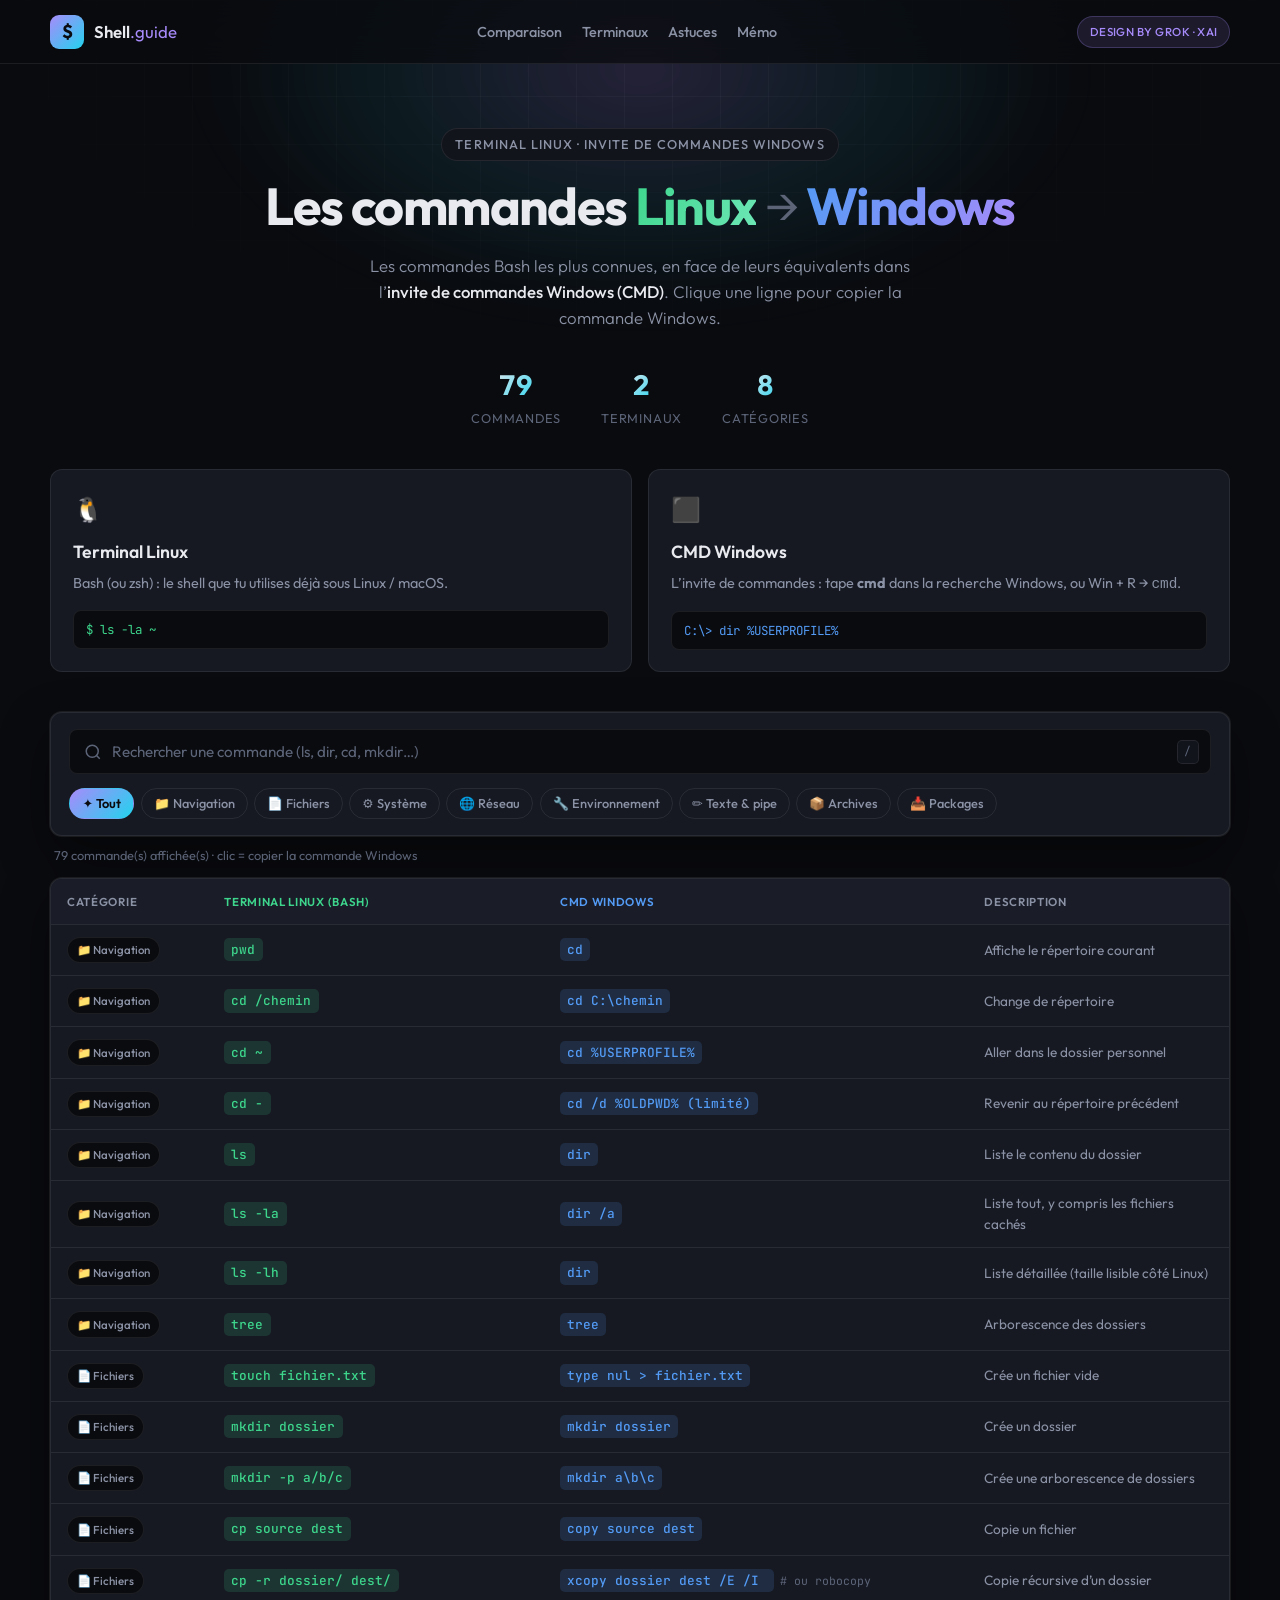
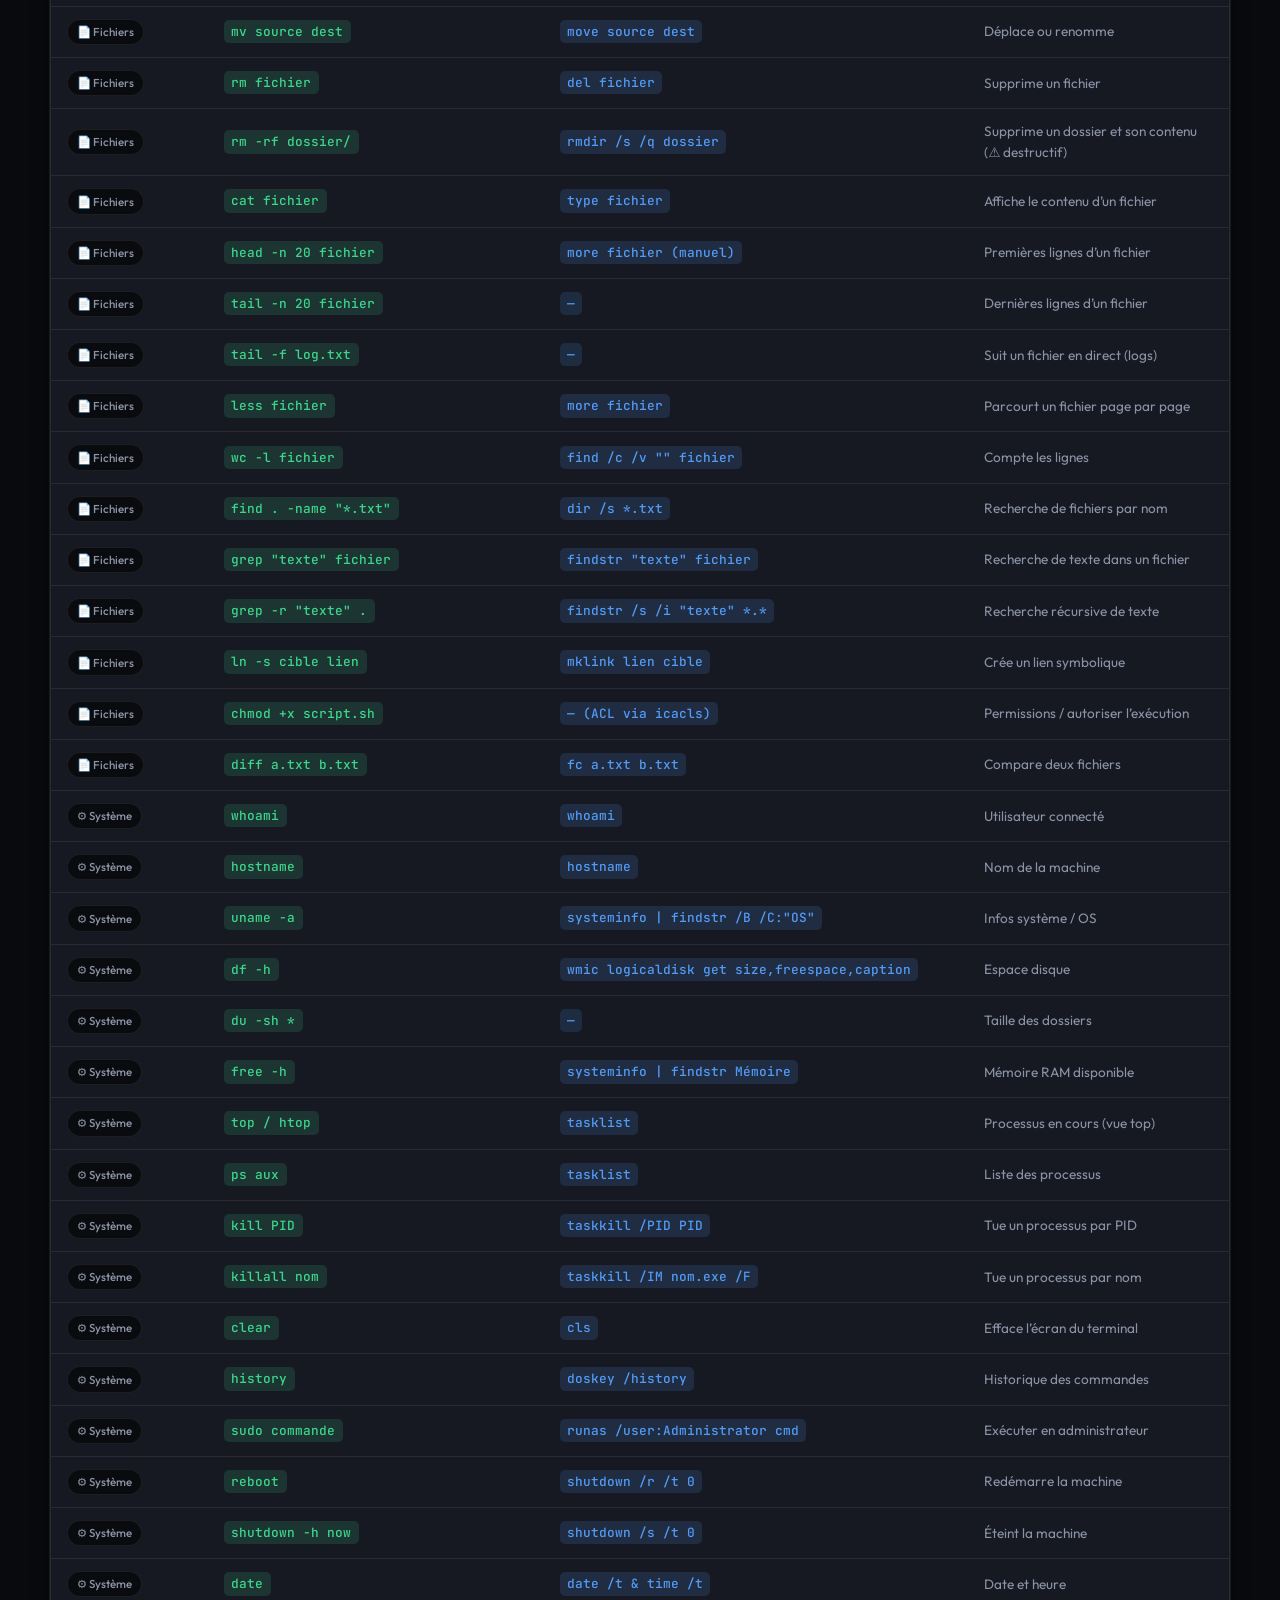
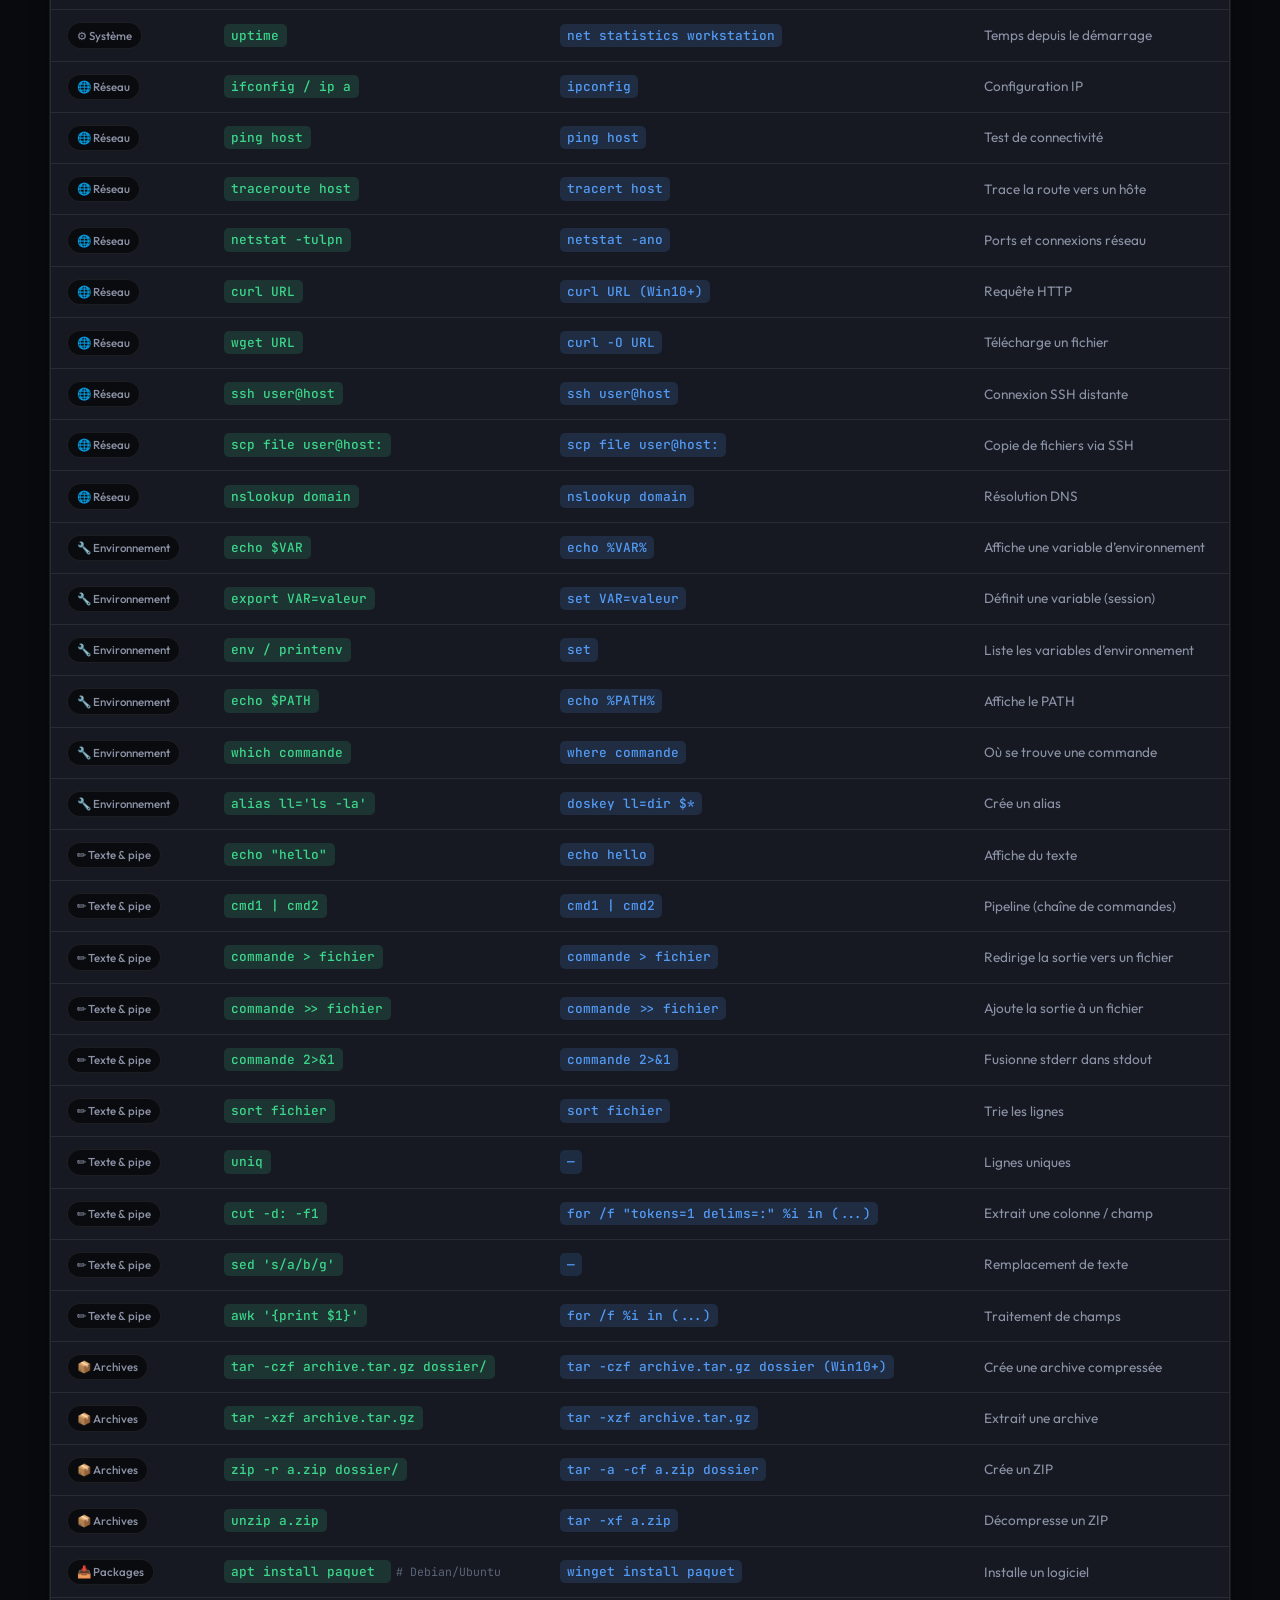
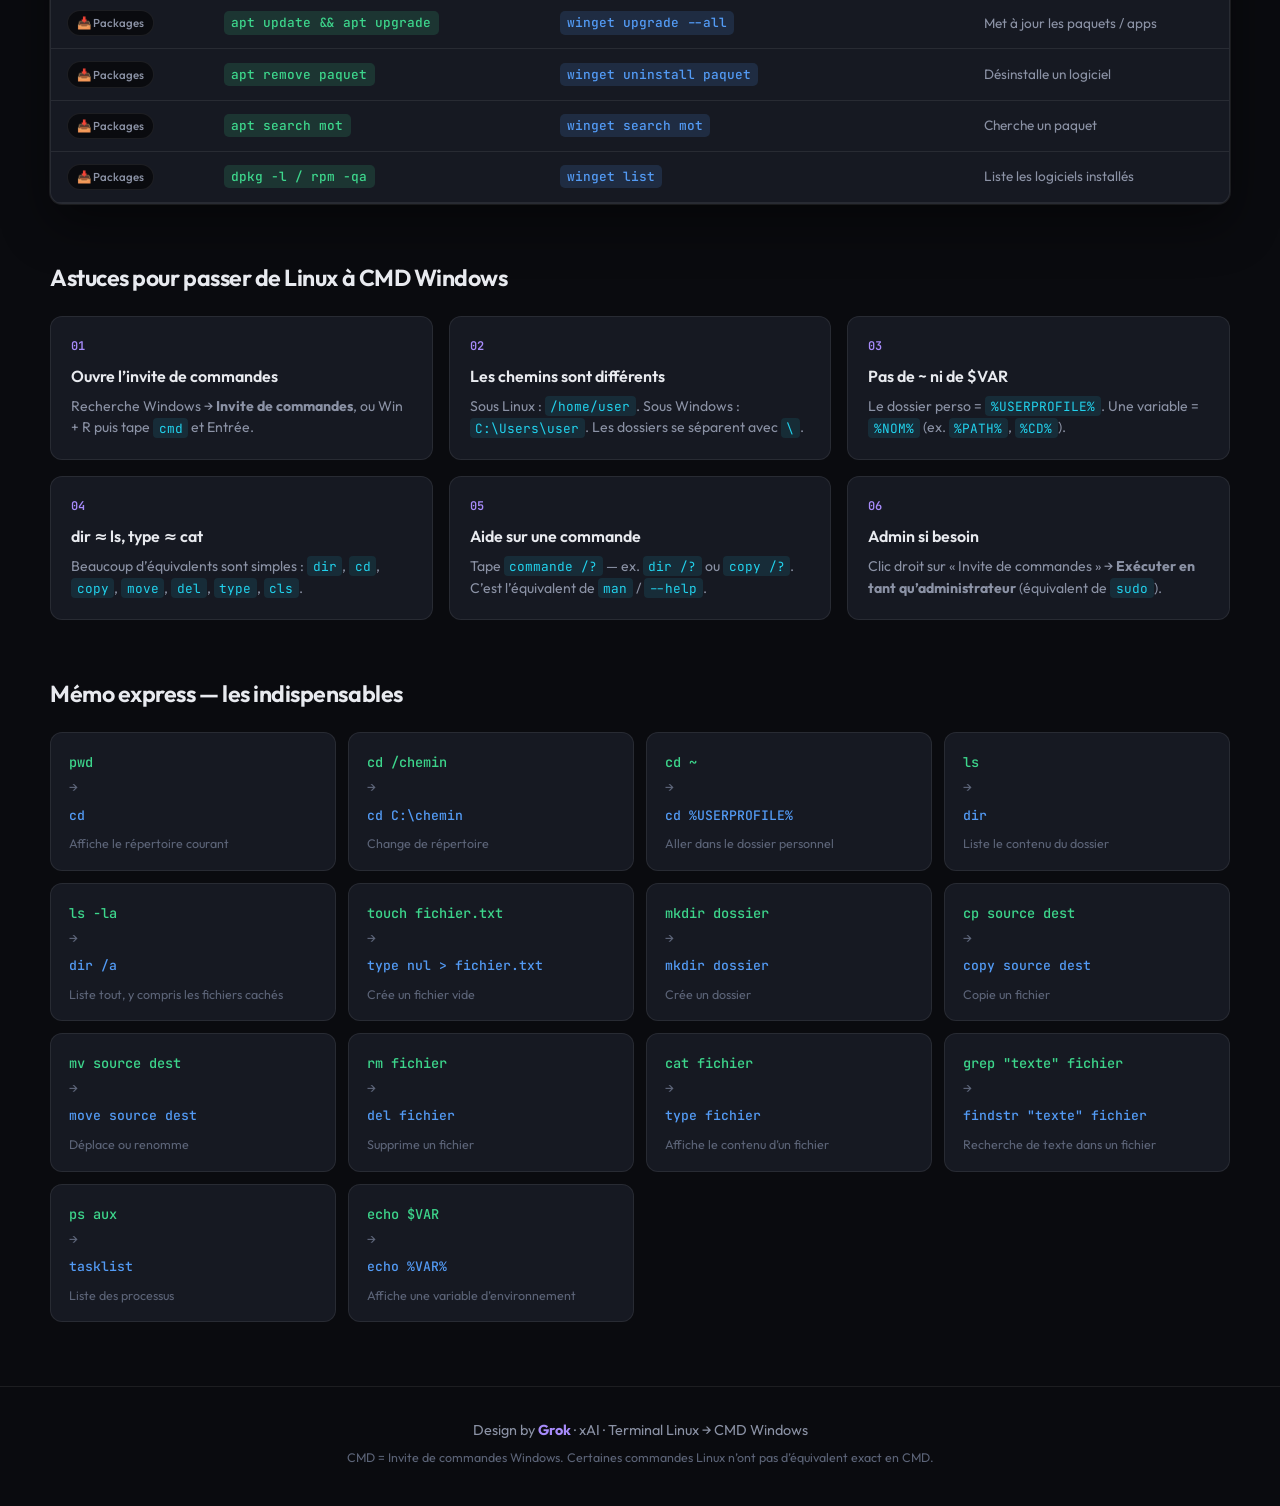
==== index.html @ 29a8f150 "Simplify guide to two columns: Linux Bash and Windows CMD. Remove PowerShell; match the requested Li" ====
<!DOCTYPE html>
<html lang="fr">
<head>
  <meta charset="UTF-8" />
  <meta name="viewport" content="width=device-width, initial-scale=1.0" />
  <title>Linux → Windows CMD | Commandes Terminal — Design by Grok</title>
  <meta name="description" content="Apprenez l’invite de commandes Windows (CMD) en partant des commandes Linux Bash les plus connues. Tableau de correspondance interactif." />
  <link rel="preconnect" href="https://fonts.googleapis.com" />
  <link rel="preconnect" href="https://fonts.gstatic.com" crossorigin />
  <link href="https://fonts.googleapis.com/css2?family=JetBrains+Mono:wght@400;500;600&family=Outfit:wght@300;400;500;600;700&display=swap" rel="stylesheet" />
  <link rel="stylesheet" href="css/style.css" />
</head>
<body>
  <div class="bg-grid" aria-hidden="true"></div>
  <div class="bg-glow" aria-hidden="true"></div>

  <header class="site-header">
    <div class="container header-inner">
      <a href="#" class="logo">
        <span class="logo-mark">$</span>
        <span class="logo-text">Shell<span class="accent">.guide</span></span>
      </a>
      <nav class="nav">
        <a href="#comparaison">Comparaison</a>
        <a href="#categories">Terminaux</a>
        <a href="#tips">Astuces</a>
        <a href="#cheatsheet">Mémo</a>
      </nav>
      <span class="badge">Design by Grok · xAI</span>
    </div>
  </header>

  <main>
    <section class="hero">
      <div class="container">
        <p class="hero-eyebrow">Terminal Linux · Invite de commandes Windows</p>
        <h1>
          Les commandes <span class="grad-linux">Linux</span>
          <span class="hero-arrow">→</span>
          <span class="grad-win">Windows</span>
        </h1>
        <p class="hero-sub">
          Les commandes Bash les plus connues, en face de leurs équivalents
          dans l’<strong>invite de commandes Windows (CMD)</strong>.
          Clique une ligne pour copier la commande Windows.
        </p>
        <div class="hero-stats">
          <div class="stat">
            <span class="stat-num" id="stat-count">0</span>
            <span class="stat-label">commandes</span>
          </div>
          <div class="stat">
            <span class="stat-num">2</span>
            <span class="stat-label">terminaux</span>
          </div>
          <div class="stat">
            <span class="stat-num">8</span>
            <span class="stat-label">catégories</span>
          </div>
        </div>
      </div>
    </section>

    <section class="shell-cards container" id="categories" aria-label="Les deux terminaux">
      <article class="shell-card linux">
        <div class="shell-icon">🐧</div>
        <h2>Terminal Linux</h2>
        <p>Bash (ou zsh) : le shell que tu utilises déjà sous Linux / macOS.</p>
        <code class="shell-path">$ ls -la ~</code>
      </article>
      <article class="shell-card cmd">
        <div class="shell-icon">⬛</div>
        <h2>CMD Windows</h2>
        <p>L’invite de commandes : tape <strong>cmd</strong> dans la recherche Windows, ou Win + R → <code>cmd</code>.</p>
        <code class="shell-path">C:\&gt; dir %USERPROFILE%</code>
      </article>
    </section>

    <section class="toolbar-section container" id="comparaison">
      <div class="toolbar">
        <div class="search-wrap">
          <svg class="search-icon" width="18" height="18" viewBox="0 0 24 24" fill="none" stroke="currentColor" stroke-width="2" aria-hidden="true">
            <circle cx="11" cy="11" r="8"/><path d="m21 21-4.3-4.3"/>
          </svg>
          <input type="search" id="search" placeholder="Rechercher une commande (ls, dir, cd, mkdir…)" autocomplete="off" />
          <kbd class="kbd-hint">/</kbd>
        </div>
        <div class="filters" id="filters" role="group" aria-label="Filtrer par catégorie">
          <button type="button" class="filter-btn active" data-cat="all">Tout</button>
        </div>
      </div>
      <p class="result-meta"><span id="visible-count">0</span> commande(s) affichée(s) · clic = copier la commande Windows</p>
    </section>

    <section class="table-section container">
      <div class="table-wrap">
        <table class="cmd-table" id="cmd-table">
          <thead>
            <tr>
              <th class="col-cat">Catégorie</th>
              <th class="col-linux">Terminal Linux (Bash)</th>
              <th class="col-win">CMD Windows</th>
              <th class="col-desc">Description</th>
            </tr>
          </thead>
          <tbody id="cmd-body">
            <!-- rempli par JS -->
          </tbody>
        </table>
      </div>
      <p class="empty-state" id="empty-state" hidden>Aucune commande ne correspond à ta recherche.</p>
    </section>

    <section class="tips-section container" id="tips">
      <h2 class="section-title">Astuces pour passer de Linux à CMD Windows</h2>
      <div class="tips-grid">
        <article class="tip-card">
          <span class="tip-num">01</span>
          <h3>Ouvre l’invite de commandes</h3>
          <p>Recherche Windows → <strong>Invite de commandes</strong>, ou Win + R puis tape <code>cmd</code> et Entrée.</p>
        </article>
        <article class="tip-card">
          <span class="tip-num">02</span>
          <h3>Les chemins sont différents</h3>
          <p>Sous Linux : <code>/home/user</code>. Sous Windows : <code>C:\Users\user</code>. Les dossiers se séparent avec <code>\</code>.</p>
        </article>
        <article class="tip-card">
          <span class="tip-num">03</span>
          <h3>Pas de ~ ni de $VAR</h3>
          <p>Le dossier perso = <code>%USERPROFILE%</code>. Une variable = <code>%NOM%</code> (ex. <code>%PATH%</code>, <code>%CD%</code>).</p>
        </article>
        <article class="tip-card">
          <span class="tip-num">04</span>
          <h3>dir ≈ ls, type ≈ cat</h3>
          <p>Beaucoup d’équivalents sont simples : <code>dir</code>, <code>cd</code>, <code>copy</code>, <code>move</code>, <code>del</code>, <code>type</code>, <code>cls</code>.</p>
        </article>
        <article class="tip-card">
          <span class="tip-num">05</span>
          <h3>Aide sur une commande</h3>
          <p>Tape <code>commande /?</code> — ex. <code>dir /?</code> ou <code>copy /?</code>. C’est l’équivalent de <code>man</code> / <code>--help</code>.</p>
        </article>
        <article class="tip-card">
          <span class="tip-num">06</span>
          <h3>Admin si besoin</h3>
          <p>Clic droit sur « Invite de commandes » → <strong>Exécuter en tant qu’administrateur</strong> (équivalent de <code>sudo</code>).</p>
        </article>
      </div>
    </section>

    <section class="cheatsheet-section container" id="cheatsheet">
      <h2 class="section-title">Mémo express — les indispensables</h2>
      <div class="memo-grid" id="memo-grid"></div>
    </section>
  </main>

  <footer class="site-footer">
    <div class="container footer-inner">
      <p>Design by <strong>Grok</strong> · xAI · Terminal Linux → CMD Windows</p>
      <p class="footer-note">CMD = Invite de commandes Windows. Certaines commandes Linux n’ont pas d’équivalent exact en CMD.</p>
    </div>
  </footer>

  <div class="toast" id="toast" role="status" aria-live="polite"></div>

  <script src="js/data.js"></script>
  <script src="js/app.js"></script>
</body>
</html>
---- css/style.css ----
/* =========================================================
   Power-Shell Guide — Design by Grok (xAI aesthetic)
   Dark, precise, terminal-inspired
   ========================================================= */

:root {
  --bg: #0a0b0f;
  --bg-elevated: #12141c;
  --bg-card: #161922;
  --bg-row-hover: #1c2030;
  --border: rgba(255, 255, 255, 0.08);
  --border-strong: rgba(255, 255, 255, 0.14);
  --text: #e8eaef;
  --text-muted: #8b92a5;
  --text-dim: #5c6478;
  --linux: #3dd68c;
  --linux-dim: rgba(61, 214, 140, 0.15);
  --ps: #539bf5;
  --ps-dim: rgba(83, 155, 245, 0.15);
  --cmd: #f0b429;
  --cmd-dim: rgba(240, 180, 41, 0.12);
  --accent: #a78bfa;
  --accent-2: #22d3ee;
  --danger: #f87171;
  --radius: 12px;
  --radius-sm: 8px;
  --font: "Outfit", system-ui, sans-serif;
  --mono: "JetBrains Mono", ui-monospace, monospace;
  --header-h: 64px;
  --shadow: 0 0 0 1px var(--border), 0 20px 50px rgba(0, 0, 0, 0.45);
}

*,
*::before,
*::after {
  box-sizing: border-box;
  margin: 0;
  padding: 0;
}

html {
  scroll-behavior: smooth;
}

body {
  font-family: var(--font);
  background: var(--bg);
  color: var(--text);
  line-height: 1.55;
  min-height: 100vh;
  overflow-x: hidden;
}

/* ——— Background décor ——— */
.bg-grid {
  position: fixed;
  inset: 0;
  background-image:
    linear-gradient(rgba(255, 255, 255, 0.03) 1px, transparent 1px),
    linear-gradient(90deg, rgba(255, 255, 255, 0.03) 1px, transparent 1px);
  background-size: 48px 48px;
  mask-image: radial-gradient(ellipse 80% 60% at 50% 0%, black 20%, transparent 70%);
  pointer-events: none;
  z-index: 0;
}

.bg-glow {
  position: fixed;
  top: -20%;
  left: 50%;
  transform: translateX(-50%);
  width: 900px;
  height: 500px;
  background: radial-gradient(ellipse, rgba(167, 139, 250, 0.18) 0%, rgba(34, 211, 238, 0.08) 40%, transparent 70%);
  pointer-events: none;
  z-index: 0;
  filter: blur(20px);
}

.container {
  width: min(1180px, 100% - 2rem);
  margin-inline: auto;
  position: relative;
  z-index: 1;
}

/* ——— Header ——— */
.site-header {
  position: sticky;
  top: 0;
  z-index: 100;
  height: var(--header-h);
  backdrop-filter: blur(16px);
  background: rgba(10, 11, 15, 0.75);
  border-bottom: 1px solid var(--border);
}

.header-inner {
  display: flex;
  align-items: center;
  justify-content: space-between;
  height: var(--header-h);
  gap: 1rem;
}

.logo {
  display: flex;
  align-items: center;
  gap: 0.6rem;
  text-decoration: none;
  color: var(--text);
  font-weight: 600;
  font-size: 1.05rem;
}

.logo-mark {
  display: grid;
  place-items: center;
  width: 34px;
  height: 34px;
  border-radius: 9px;
  background: linear-gradient(135deg, var(--accent), var(--accent-2));
  color: #0a0b0f;
  font-size: 1.15rem;
  font-weight: 700;
}

.logo-text .accent {
  color: var(--accent);
  font-weight: 400;
}

.nav {
  display: flex;
  gap: 1.25rem;
}

.nav a {
  color: var(--text-muted);
  text-decoration: none;
  font-size: 0.9rem;
  font-weight: 500;
  transition: color 0.15s;
}

.nav a:hover {
  color: var(--text);
}

.badge {
  font-size: 0.72rem;
  font-weight: 500;
  letter-spacing: 0.04em;
  text-transform: uppercase;
  color: var(--accent);
  background: rgba(167, 139, 250, 0.12);
  border: 1px solid rgba(167, 139, 250, 0.25);
  padding: 0.35rem 0.7rem;
  border-radius: 999px;
  white-space: nowrap;
}

/* ——— Hero ——— */
.hero {
  padding: 4rem 0 2.5rem;
  text-align: center;
}

.hero-eyebrow {
  display: inline-block;
  font-size: 0.8rem;
  font-weight: 500;
  letter-spacing: 0.08em;
  text-transform: uppercase;
  color: var(--text-muted);
  margin-bottom: 1rem;
  padding: 0.35rem 0.85rem;
  border: 1px solid var(--border);
  border-radius: 999px;
  background: var(--bg-elevated);
}

.hero h1 {
  font-size: clamp(2rem, 5vw, 3.25rem);
  font-weight: 700;
  letter-spacing: -0.03em;
  line-height: 1.15;
  margin-bottom: 1rem;
}

.grad-linux {
  background: linear-gradient(120deg, var(--linux), #6ee7b7);
  -webkit-background-clip: text;
  background-clip: text;
  color: transparent;
}

.grad-win {
  background: linear-gradient(120deg, var(--ps), var(--accent));
  -webkit-background-clip: text;
  background-clip: text;
  color: transparent;
}

.hero-arrow {
  color: var(--text-dim);
  font-weight: 300;
}

.hero-sub {
  max-width: 560px;
  margin: 0 auto 2rem;
  color: var(--text-muted);
  font-size: 1.05rem;
  font-weight: 300;
}

.hero-sub strong {
  color: var(--text);
  font-weight: 500;
}

.hero-stats {
  display: flex;
  justify-content: center;
  gap: 2.5rem;
  flex-wrap: wrap;
}

.stat {
  display: flex;
  flex-direction: column;
  align-items: center;
  gap: 0.15rem;
}

.stat-num {
  font-size: 1.75rem;
  font-weight: 700;
  font-variant-numeric: tabular-nums;
  background: linear-gradient(135deg, var(--text), var(--accent-2));
  -webkit-background-clip: text;
  background-clip: text;
  color: transparent;
}

.stat-label {
  font-size: 0.8rem;
  color: var(--text-dim);
  text-transform: uppercase;
  letter-spacing: 0.06em;
}

/* ——— Shell cards ——— */
.shell-cards {
  display: grid;
  grid-template-columns: repeat(2, 1fr);
  gap: 1rem;
  margin-bottom: 2.5rem;
}

.shell-card {
  background: var(--bg-card);
  border: 1px solid var(--border);
  border-radius: var(--radius);
  padding: 1.35rem 1.4rem;
  transition: border-color 0.2s, transform 0.2s;
}

.shell-card:hover {
  transform: translateY(-2px);
}

.shell-card.linux:hover {
  border-color: rgba(61, 214, 140, 0.4);
}
.shell-card.cmd:hover {
  border-color: rgba(83, 155, 245, 0.45);
}

.shell-icon {
  font-size: 1.5rem;
  margin-bottom: 0.6rem;
}

.shell-card h2 {
  font-size: 1.1rem;
  font-weight: 600;
  margin-bottom: 0.4rem;
}

.shell-card p {
  font-size: 0.9rem;
  color: var(--text-muted);
  margin-bottom: 1rem;
}

.shell-path {
  display: block;
  font-family: var(--mono);
  font-size: 0.78rem;
  padding: 0.55rem 0.75rem;
  border-radius: var(--radius-sm);
  background: var(--bg);
  border: 1px solid var(--border);
  color: var(--text-muted);
  overflow-x: auto;
  white-space: nowrap;
}

.shell-card.linux .shell-path {
  color: var(--linux);
}
.shell-card.cmd .shell-path {
  color: var(--ps);
}

/* ——— Toolbar ——— */
.toolbar-section {
  margin-bottom: 0.75rem;
}

.toolbar {
  display: flex;
  flex-direction: column;
  gap: 0.85rem;
  background: var(--bg-card);
  border: 1px solid var(--border);
  border-radius: var(--radius);
  padding: 1rem 1.15rem;
  box-shadow: var(--shadow);
}

.search-wrap {
  position: relative;
  display: flex;
  align-items: center;
}

.search-icon {
  position: absolute;
  left: 0.9rem;
  color: var(--text-dim);
  pointer-events: none;
}

#search {
  width: 100%;
  font-family: var(--font);
  font-size: 0.95rem;
  color: var(--text);
  background: var(--bg);
  border: 1px solid var(--border);
  border-radius: var(--radius-sm);
  padding: 0.75rem 2.75rem 0.75rem 2.6rem;
  outline: none;
  transition: border-color 0.15s, box-shadow 0.15s;
}

#search::placeholder {
  color: var(--text-dim);
}

#search:focus {
  border-color: rgba(167, 139, 250, 0.5);
  box-shadow: 0 0 0 3px rgba(167, 139, 250, 0.15);
}

.kbd-hint {
  position: absolute;
  right: 0.75rem;
  font-family: var(--mono);
  font-size: 0.7rem;
  color: var(--text-dim);
  background: var(--bg-elevated);
  border: 1px solid var(--border);
  border-radius: 5px;
  padding: 0.15rem 0.4rem;
  pointer-events: none;
}

.filters {
  display: flex;
  flex-wrap: wrap;
  gap: 0.4rem;
}

.filter-btn {
  font-family: var(--font);
  font-size: 0.8rem;
  font-weight: 500;
  color: var(--text-muted);
  background: transparent;
  border: 1px solid var(--border);
  border-radius: 999px;
  padding: 0.4rem 0.75rem;
  cursor: pointer;
  transition: all 0.15s;
}

.filter-btn:hover {
  color: var(--text);
  border-color: var(--border-strong);
  background: var(--bg-row-hover);
}

.filter-btn.active {
  color: #0a0b0f;
  background: linear-gradient(135deg, var(--accent), var(--accent-2));
  border-color: transparent;
  font-weight: 600;
}

.result-meta {
  font-size: 0.8rem;
  color: var(--text-dim);
  margin-top: 0.65rem;
  padding-left: 0.25rem;
}

/* ——— Table ——— */
.table-section {
  margin-bottom: 3.5rem;
}

.table-wrap {
  overflow-x: auto;
  border: 1px solid var(--border);
  border-radius: var(--radius);
  background: var(--bg-card);
  box-shadow: var(--shadow);
}

.cmd-table {
  width: 100%;
  border-collapse: collapse;
  font-size: 0.875rem;
  min-width: 640px;
}

.cmd-table thead {
  position: sticky;
  top: 0;
  z-index: 2;
}

.cmd-table th {
  text-align: left;
  font-weight: 600;
  font-size: 0.72rem;
  letter-spacing: 0.06em;
  text-transform: uppercase;
  color: var(--text-muted);
  background: #1a1d28;
  border-bottom: 1px solid var(--border);
  padding: 0.85rem 1rem;
  white-space: nowrap;
}

th.col-linux {
  color: var(--linux);
}
th.col-win {
  color: var(--ps);
}

.cmd-table td {
  padding: 0.75rem 1rem;
  border-bottom: 1px solid var(--border);
  vertical-align: middle;
}

.cmd-row {
  cursor: pointer;
  transition: background 0.12s;
}

.cmd-row:hover,
.cmd-row:focus-visible {
  background: var(--bg-row-hover);
  outline: none;
}

.cmd-row.copied {
  background: rgba(83, 155, 245, 0.12);
}

.cmd-table code {
  font-family: var(--mono);
  font-size: 0.8rem;
  font-weight: 500;
}

.col-linux code {
  color: var(--linux);
  background: var(--linux-dim);
  padding: 0.2rem 0.45rem;
  border-radius: 5px;
}

.col-win code {
  color: var(--ps);
  background: var(--ps-dim);
  padding: 0.2rem 0.45rem;
  border-radius: 5px;
}

.code-comment {
  font-family: var(--mono);
  font-size: 0.72rem;
  color: var(--text-dim);
  margin-left: 0.35rem;
}

.col-desc {
  color: var(--text-muted);
  font-size: 0.85rem;
  max-width: 240px;
}

.cat-pill {
  display: inline-block;
  font-size: 0.72rem;
  font-weight: 500;
  color: var(--text-muted);
  background: var(--bg);
  border: 1px solid var(--border);
  border-radius: 999px;
  padding: 0.2rem 0.55rem;
  white-space: nowrap;
}

.empty-state {
  text-align: center;
  color: var(--text-muted);
  padding: 2.5rem 1rem;
  font-size: 0.95rem;
}

/* ——— Tips ——— */
.section-title {
  font-size: 1.45rem;
  font-weight: 650;
  letter-spacing: -0.02em;
  margin-bottom: 1.25rem;
}

.tips-section {
  margin-bottom: 3.5rem;
}

.tips-grid {
  display: grid;
  grid-template-columns: repeat(3, 1fr);
  gap: 1rem;
}

.tip-card {
  background: var(--bg-card);
  border: 1px solid var(--border);
  border-radius: var(--radius);
  padding: 1.25rem;
  transition: border-color 0.2s;
}

.tip-card:hover {
  border-color: rgba(167, 139, 250, 0.35);
}

.tip-num {
  font-family: var(--mono);
  font-size: 0.75rem;
  font-weight: 600;
  color: var(--accent);
  display: block;
  margin-bottom: 0.5rem;
}

.tip-card h3 {
  font-size: 1rem;
  font-weight: 600;
  margin-bottom: 0.45rem;
}

.tip-card p {
  font-size: 0.88rem;
  color: var(--text-muted);
}

.tip-card code {
  font-family: var(--mono);
  font-size: 0.8rem;
  color: var(--accent-2);
  background: rgba(34, 211, 238, 0.1);
  padding: 0.1rem 0.35rem;
  border-radius: 4px;
}

/* ——— Mémo ——— */
.cheatsheet-section {
  margin-bottom: 4rem;
}

.memo-grid {
  display: grid;
  grid-template-columns: repeat(auto-fill, minmax(260px, 1fr));
  gap: 0.75rem;
}

.memo-card {
  background: var(--bg-card);
  border: 1px solid var(--border);
  border-radius: var(--radius);
  padding: 1rem 1.1rem;
  cursor: pointer;
  transition: border-color 0.15s, transform 0.15s, background 0.15s;
}

.memo-card:hover {
  border-color: rgba(83, 155, 245, 0.4);
  background: var(--bg-row-hover);
  transform: translateY(-1px);
}

.memo-linux code {
  font-family: var(--mono);
  font-size: 0.85rem;
  color: var(--linux);
  font-weight: 500;
}

.memo-arrow {
  color: var(--text-dim);
  font-size: 0.85rem;
  margin: 0.2rem 0;
}

.memo-win code {
  font-family: var(--mono);
  font-size: 0.82rem;
  color: var(--ps);
  font-weight: 500;
}

.memo-desc {
  margin-top: 0.5rem;
  font-size: 0.78rem;
  color: var(--text-dim);
}

/* ——— Footer ——— */
.site-footer {
  border-top: 1px solid var(--border);
  padding: 2rem 0 2.5rem;
  position: relative;
  z-index: 1;
}

.footer-inner {
  text-align: center;
}

.footer-inner p {
  font-size: 0.9rem;
  color: var(--text-muted);
}

.footer-inner strong {
  color: var(--accent);
}

.footer-note {
  margin-top: 0.4rem !important;
  font-size: 0.78rem !important;
  color: var(--text-dim) !important;
}

/* ——— Toast ——— */
.toast {
  position: fixed;
  bottom: 1.5rem;
  left: 50%;
  transform: translateX(-50%) translateY(120%);
  background: #1e2230;
  color: var(--text);
  border: 1px solid rgba(83, 155, 245, 0.4);
  border-radius: 999px;
  padding: 0.7rem 1.25rem;
  font-size: 0.85rem;
  font-family: var(--mono);
  box-shadow: 0 10px 40px rgba(0, 0, 0, 0.5);
  z-index: 200;
  opacity: 0;
  transition: transform 0.3s cubic-bezier(0.22, 1, 0.36, 1), opacity 0.3s;
  max-width: min(90vw, 480px);
  white-space: nowrap;
  overflow: hidden;
  text-overflow: ellipsis;
  pointer-events: none;
}

.toast.show {
  transform: translateX(-50%) translateY(0);
  opacity: 1;
}

/* ——— Responsive ——— */
@media (max-width: 900px) {
  .shell-cards,
  .tips-grid {
    grid-template-columns: 1fr;
  }

  .nav {
    display: none;
  }

  .hero {
    padding-top: 2.5rem;
  }
}

@media (max-width: 600px) {
  .badge {
    display: none;
  }

  .hero-stats {
    gap: 1.5rem;
  }

}

/* Prefers reduced motion */
@media (prefers-reduced-motion: reduce) {
  html {
    scroll-behavior: auto;
  }
  .shell-card,
  .memo-card,
  .cmd-row,
  .toast {
    transition: none;
  }
}
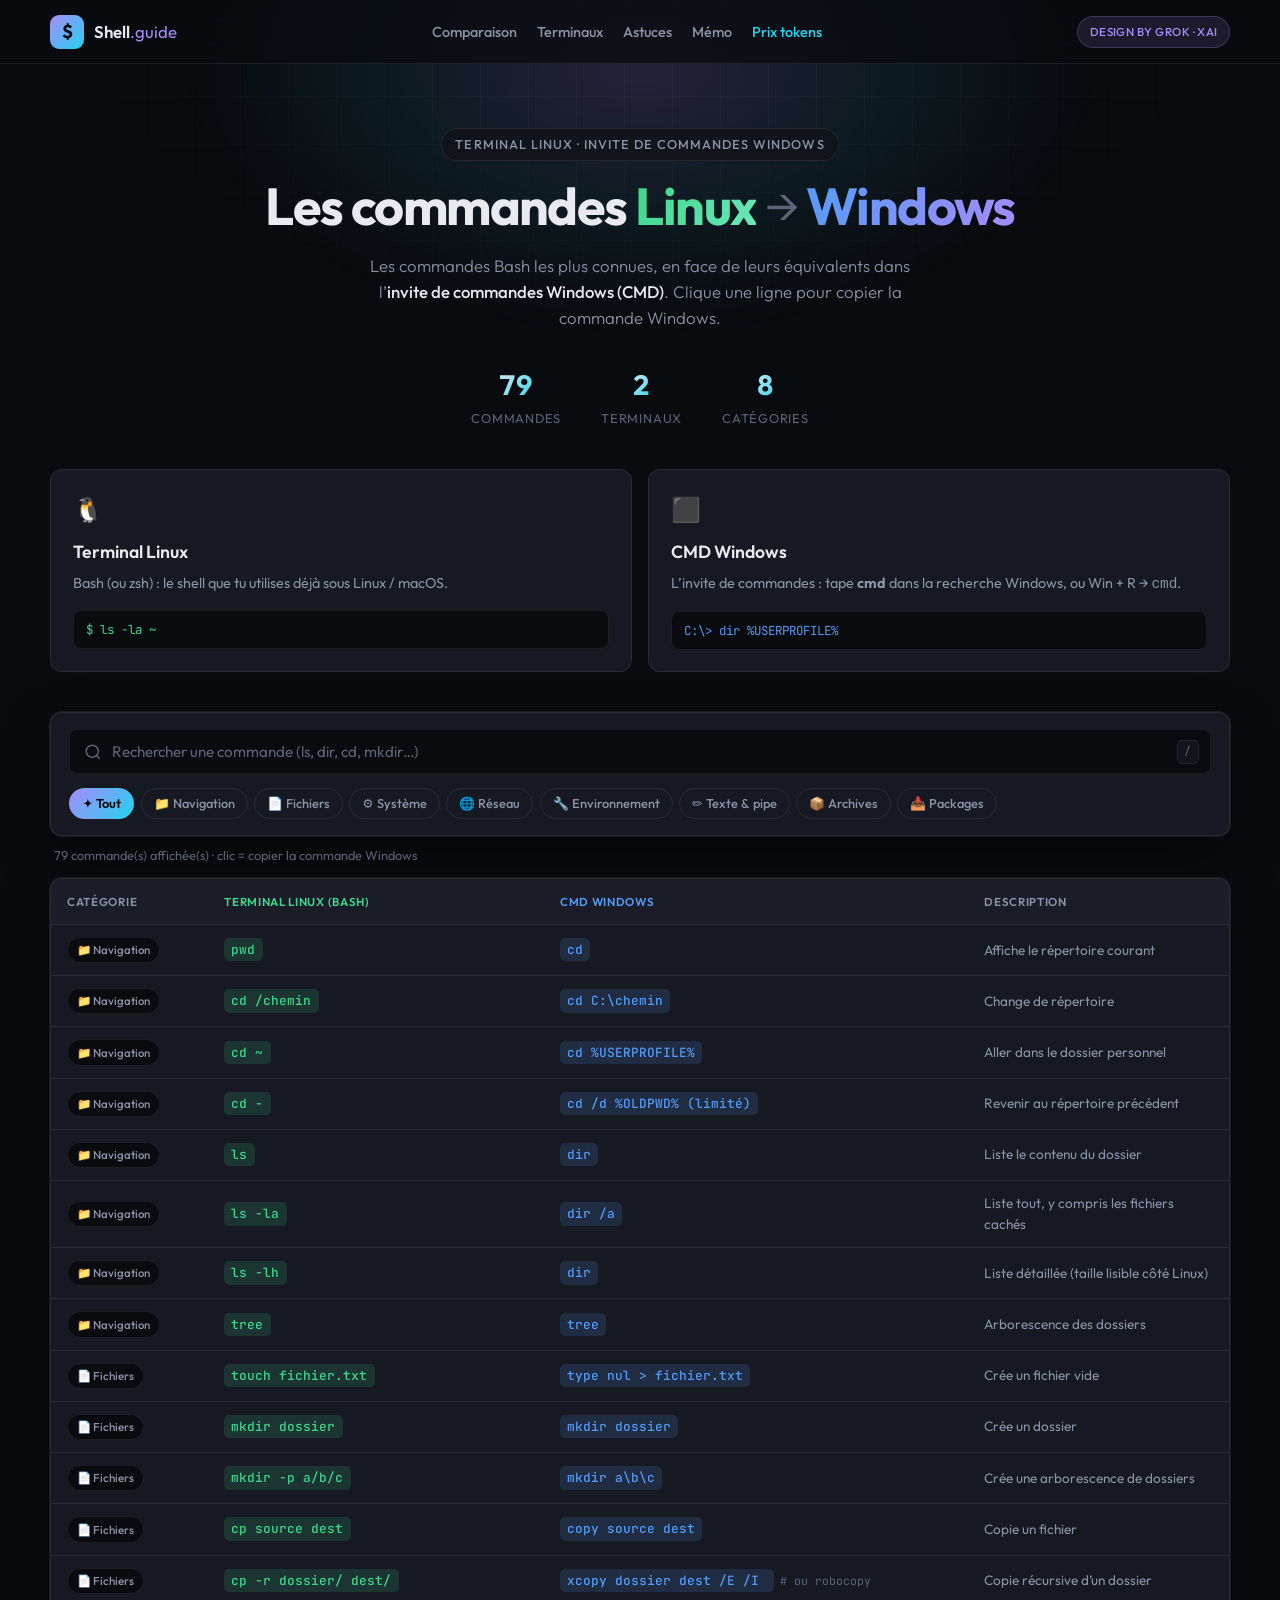
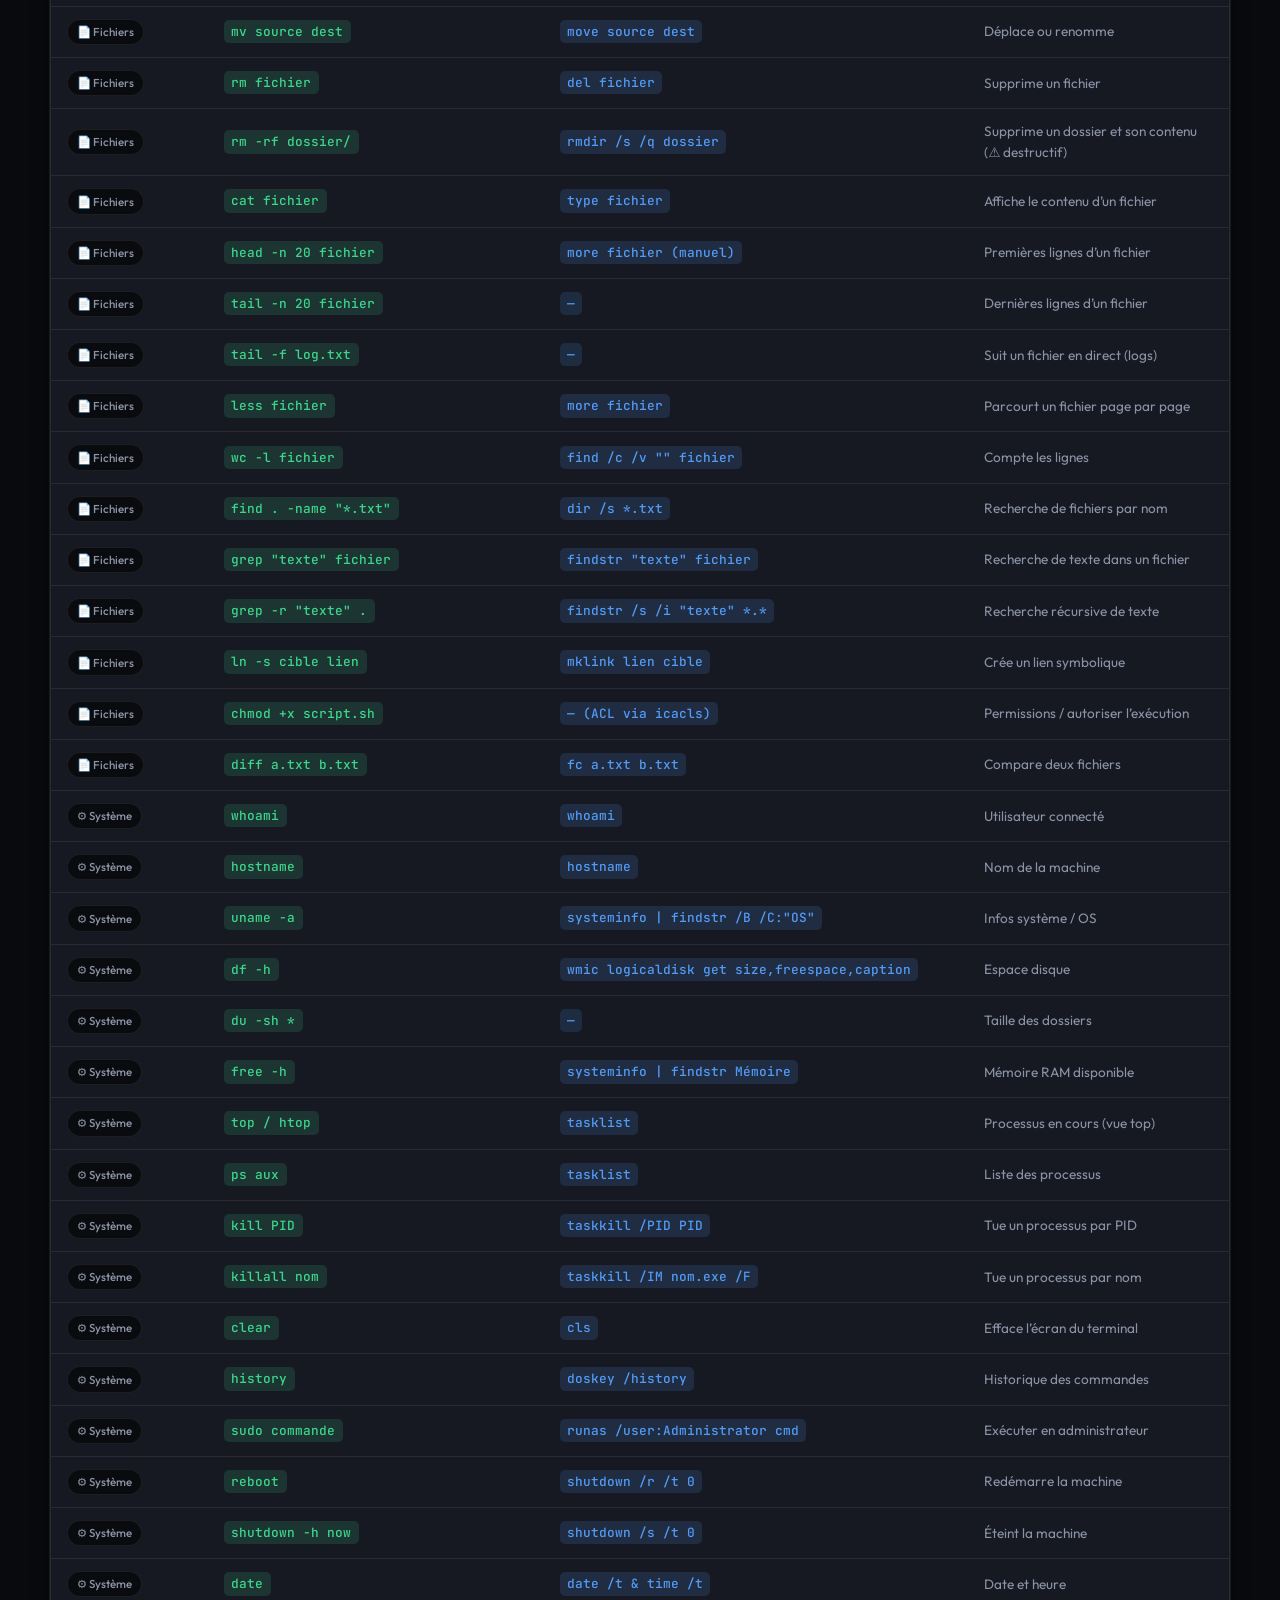
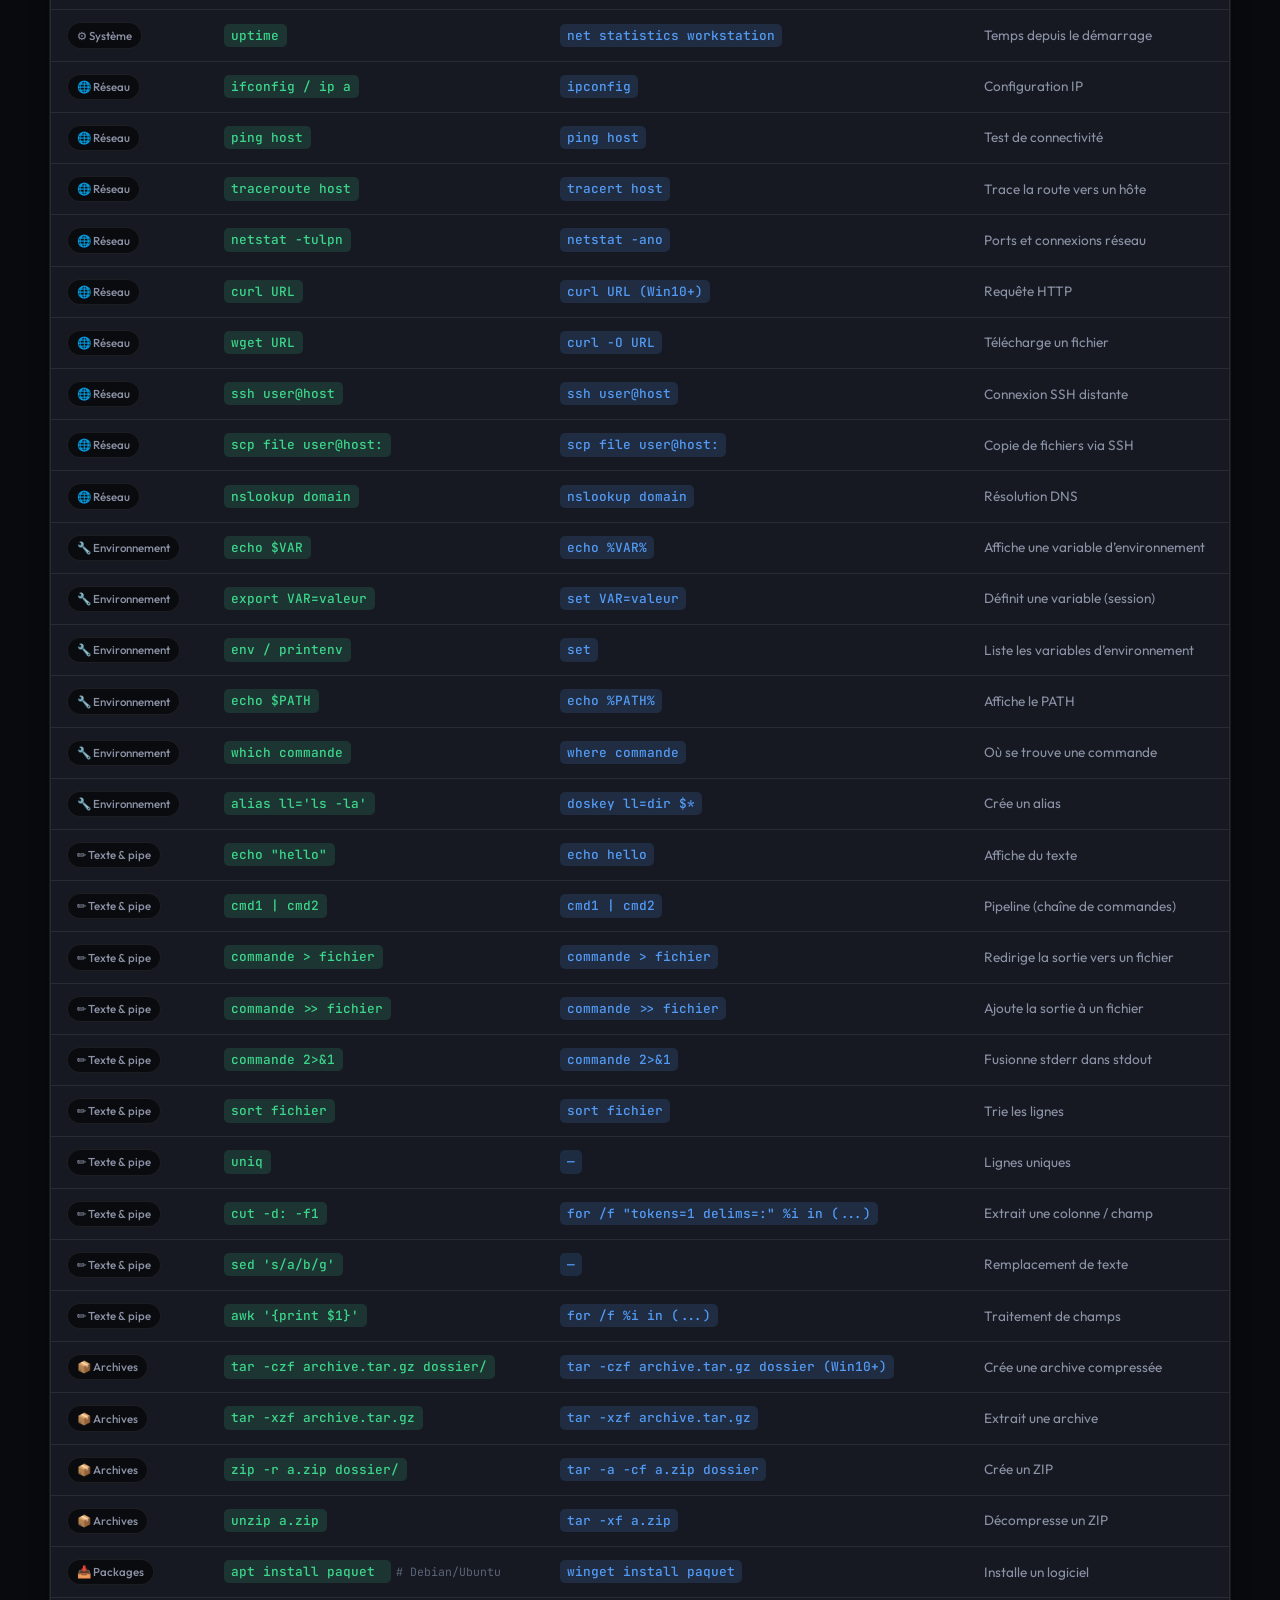
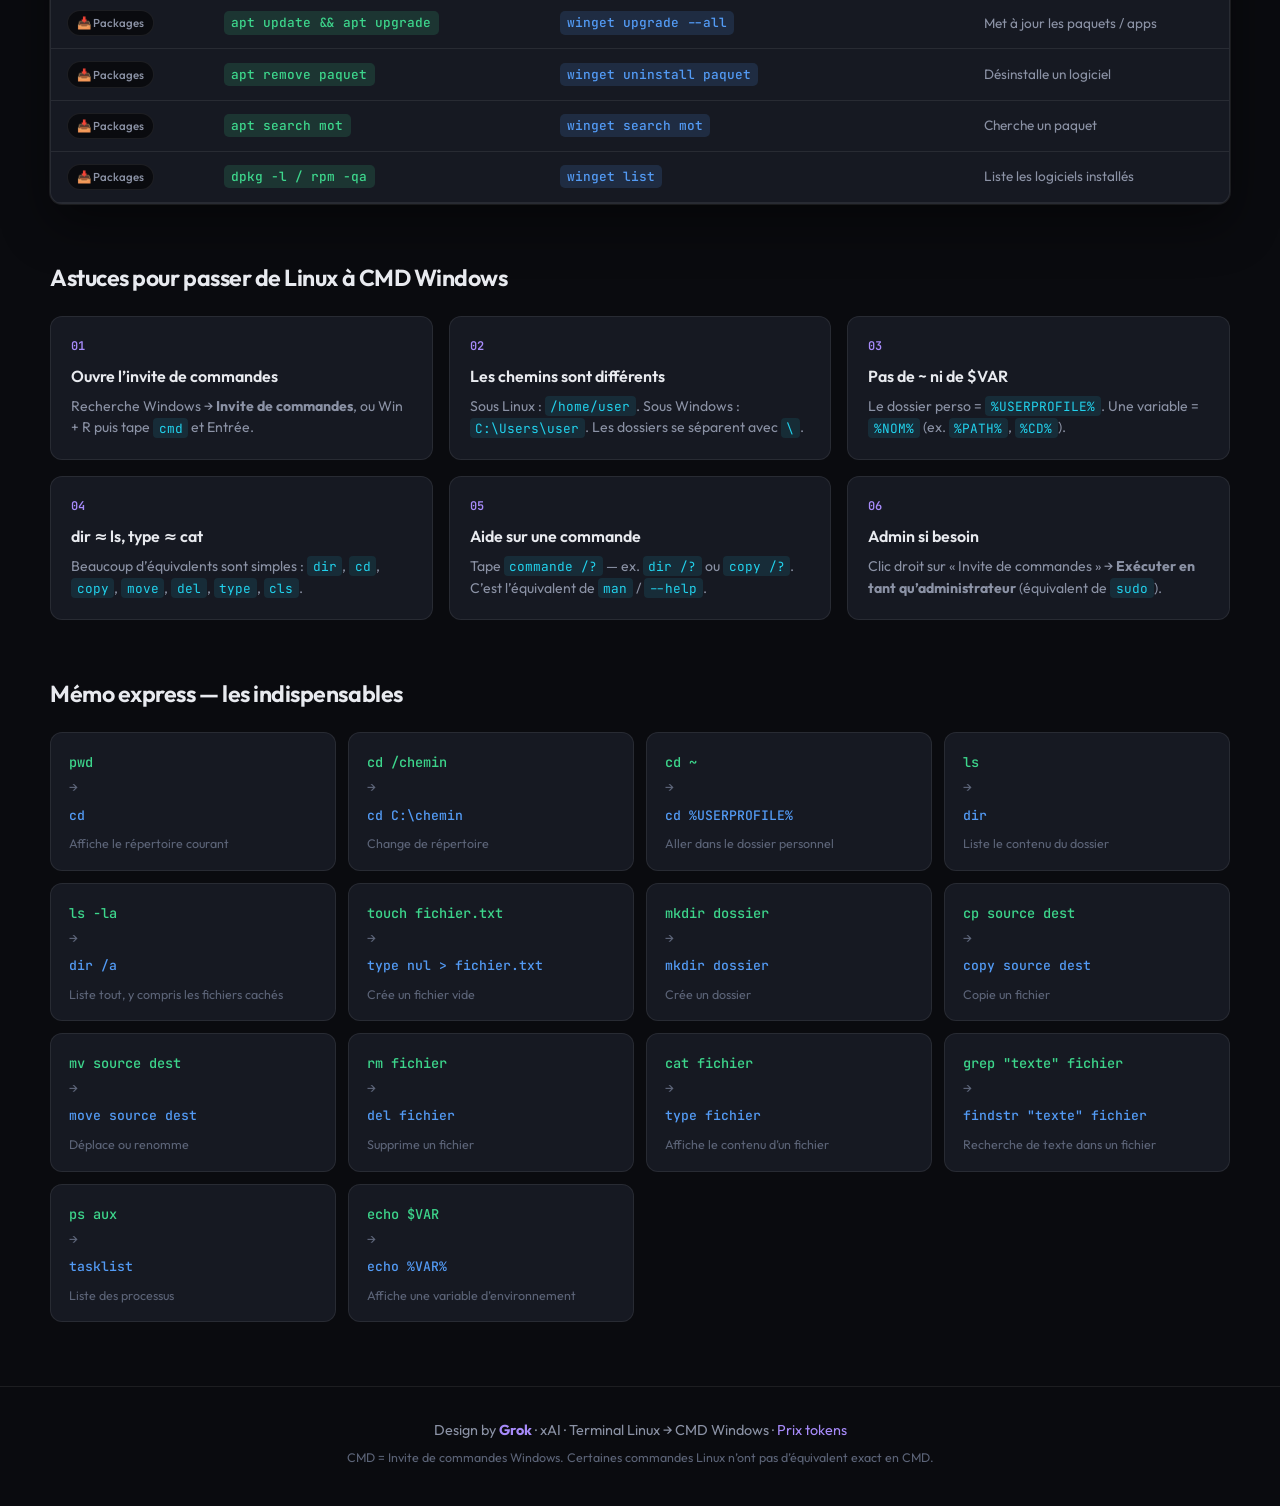
==== commit ae7352d5: "Add API token pricing page next to the shell guide. Compare Grok, OpenAI, Claude, and Vibe rates wit" ====
--- a/index.html
+++ b/index.html
@@ -25,6 +25,7 @@
         <a href="#categories">Terminaux</a>
         <a href="#tips">Astuces</a>
         <a href="#cheatsheet">Mémo</a>
+        <a href="tokens.html" class="nav-highlight">Prix tokens</a>
       </nav>
       <span class="badge">Design by Grok · xAI</span>
     </div>
@@ -155,7 +156,7 @@
 
   <footer class="site-footer">
     <div class="container footer-inner">
-      <p>Design by <strong>Grok</strong> · xAI · Terminal Linux → CMD Windows</p>
+      <p>Design by <strong>Grok</strong> · xAI · Terminal Linux → CMD Windows · <a href="tokens.html" style="color:var(--accent);text-decoration:none">Prix tokens</a></p>
       <p class="footer-note">CMD = Invite de commandes Windows. Certaines commandes Linux n’ont pas d’équivalent exact en CMD.</p>
     </div>
   </footer>
--- a/css/style.css
+++ b/css/style.css
@@ -147,6 +147,14 @@
   color: var(--text);
 }
 
+.nav a.nav-highlight {
+  color: var(--accent-2);
+}
+
+.nav a.nav-highlight:hover {
+  color: var(--text);
+}
+
 .badge {
   font-size: 0.72rem;
   font-weight: 500;
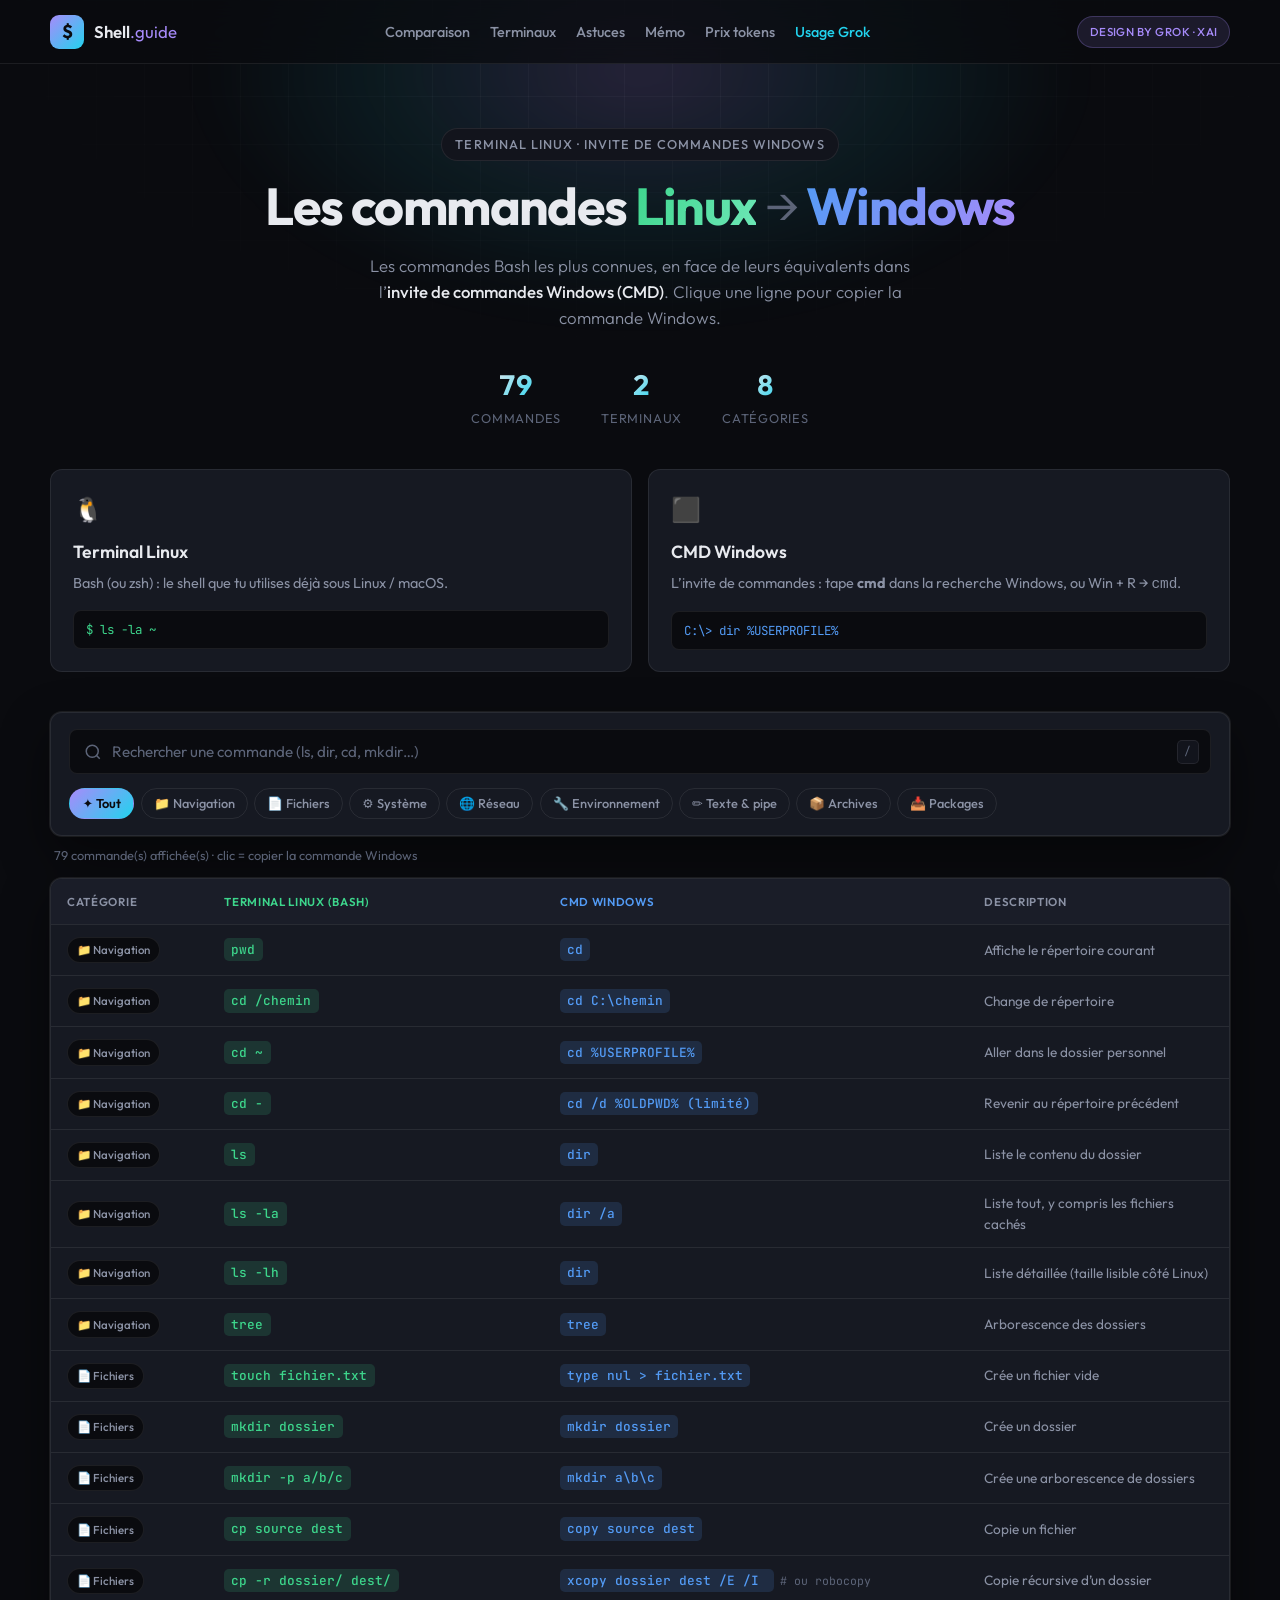
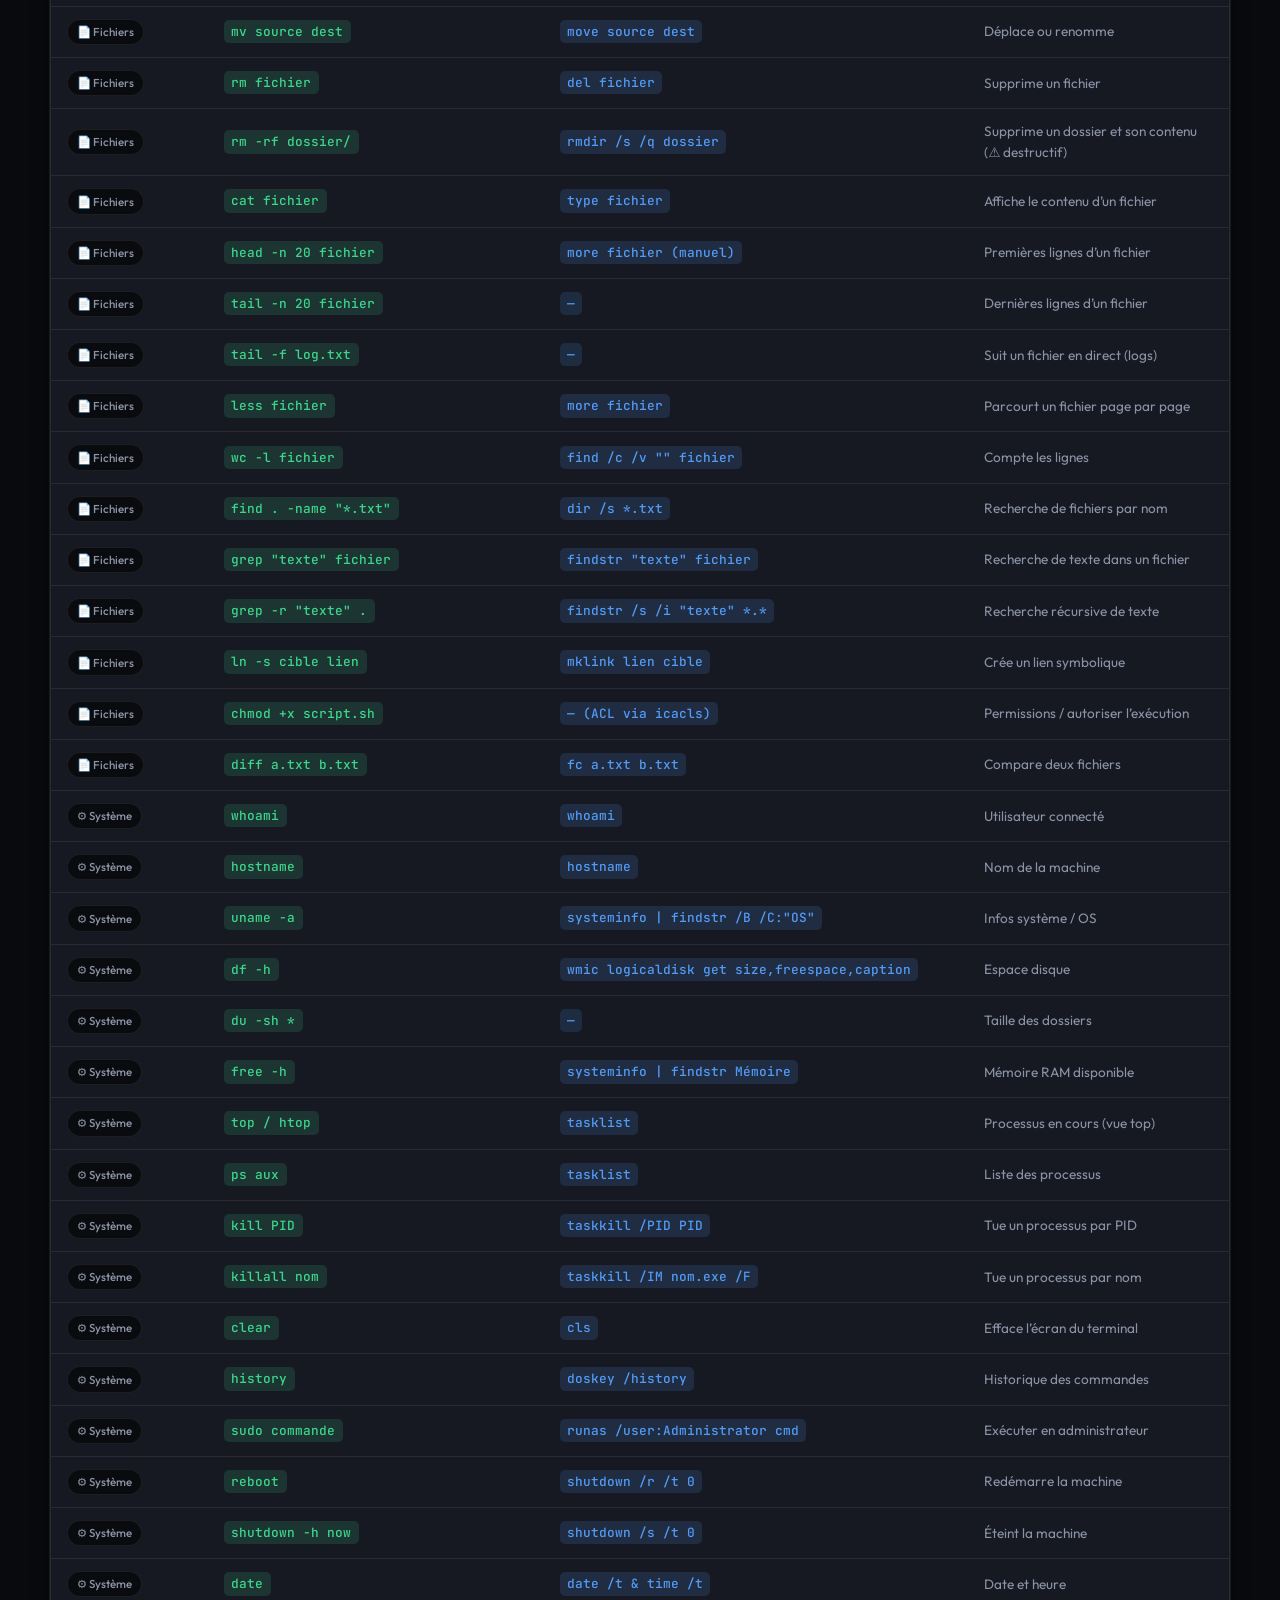
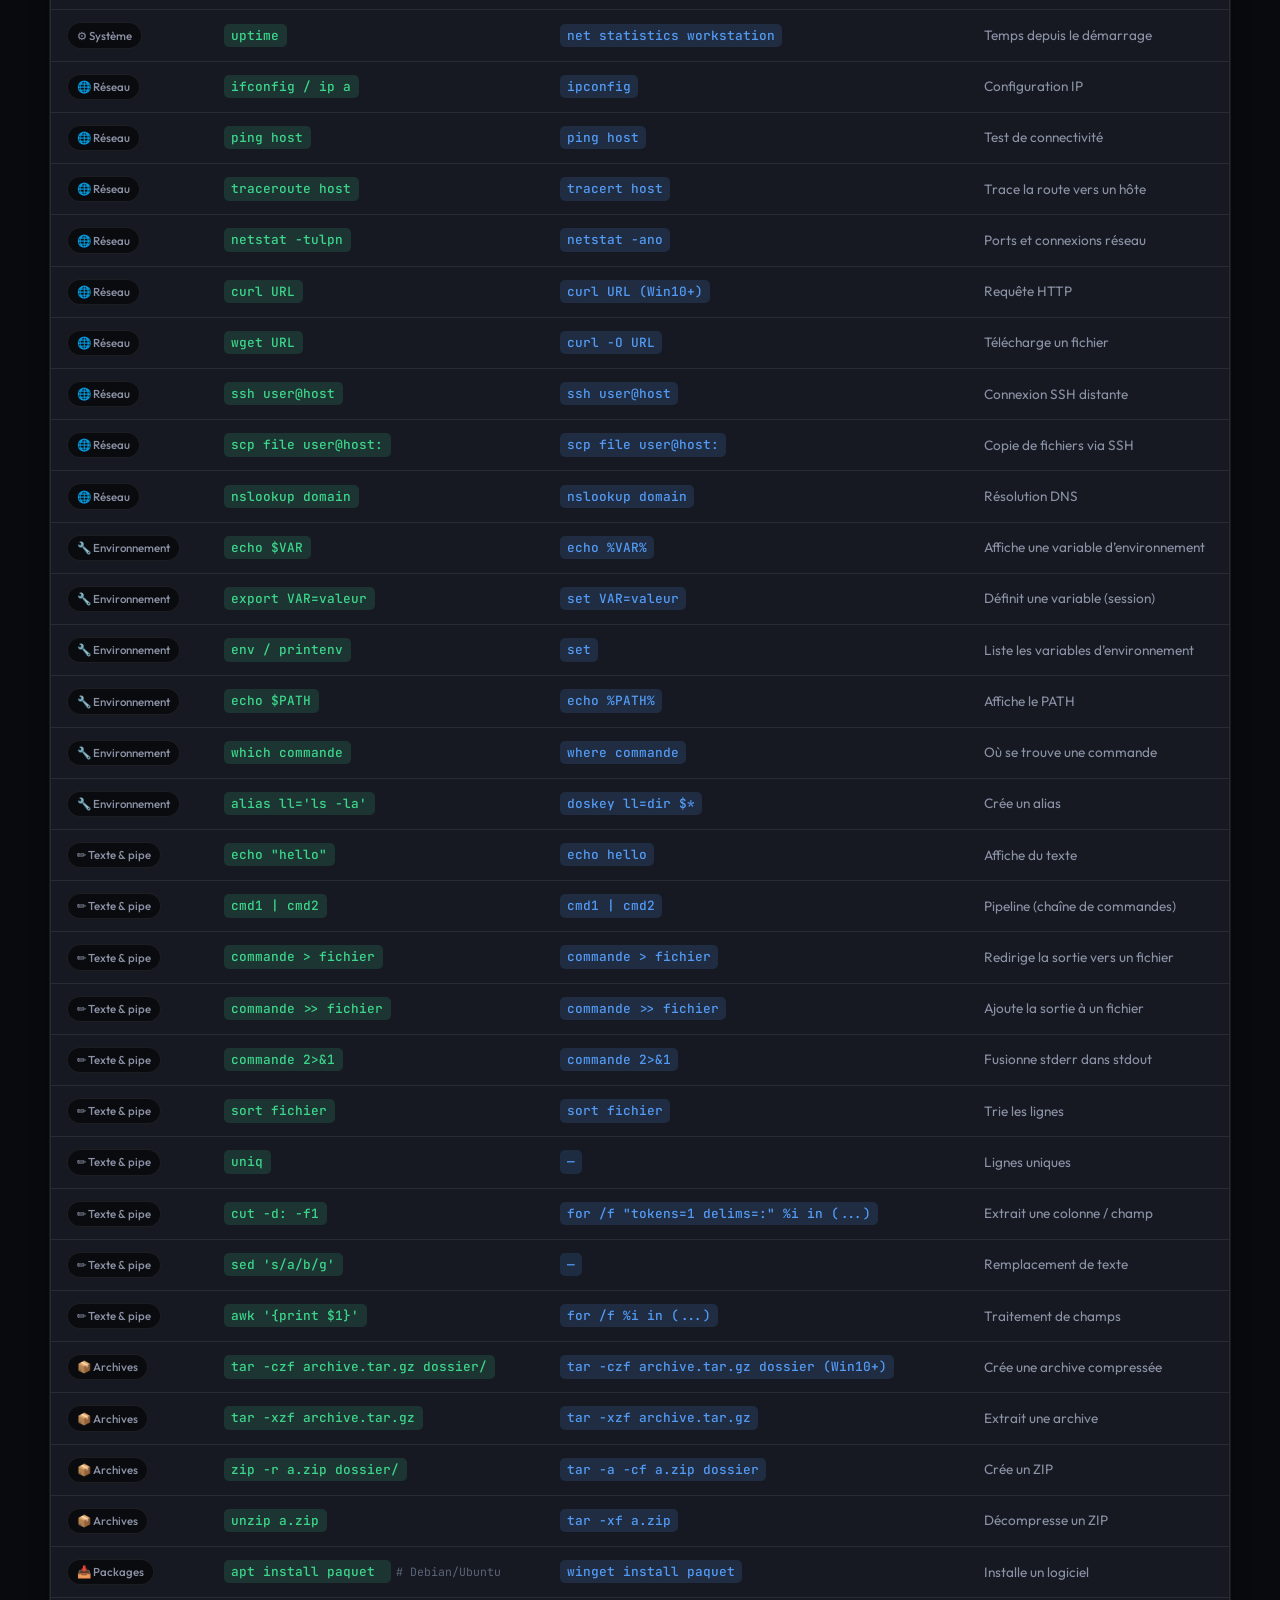
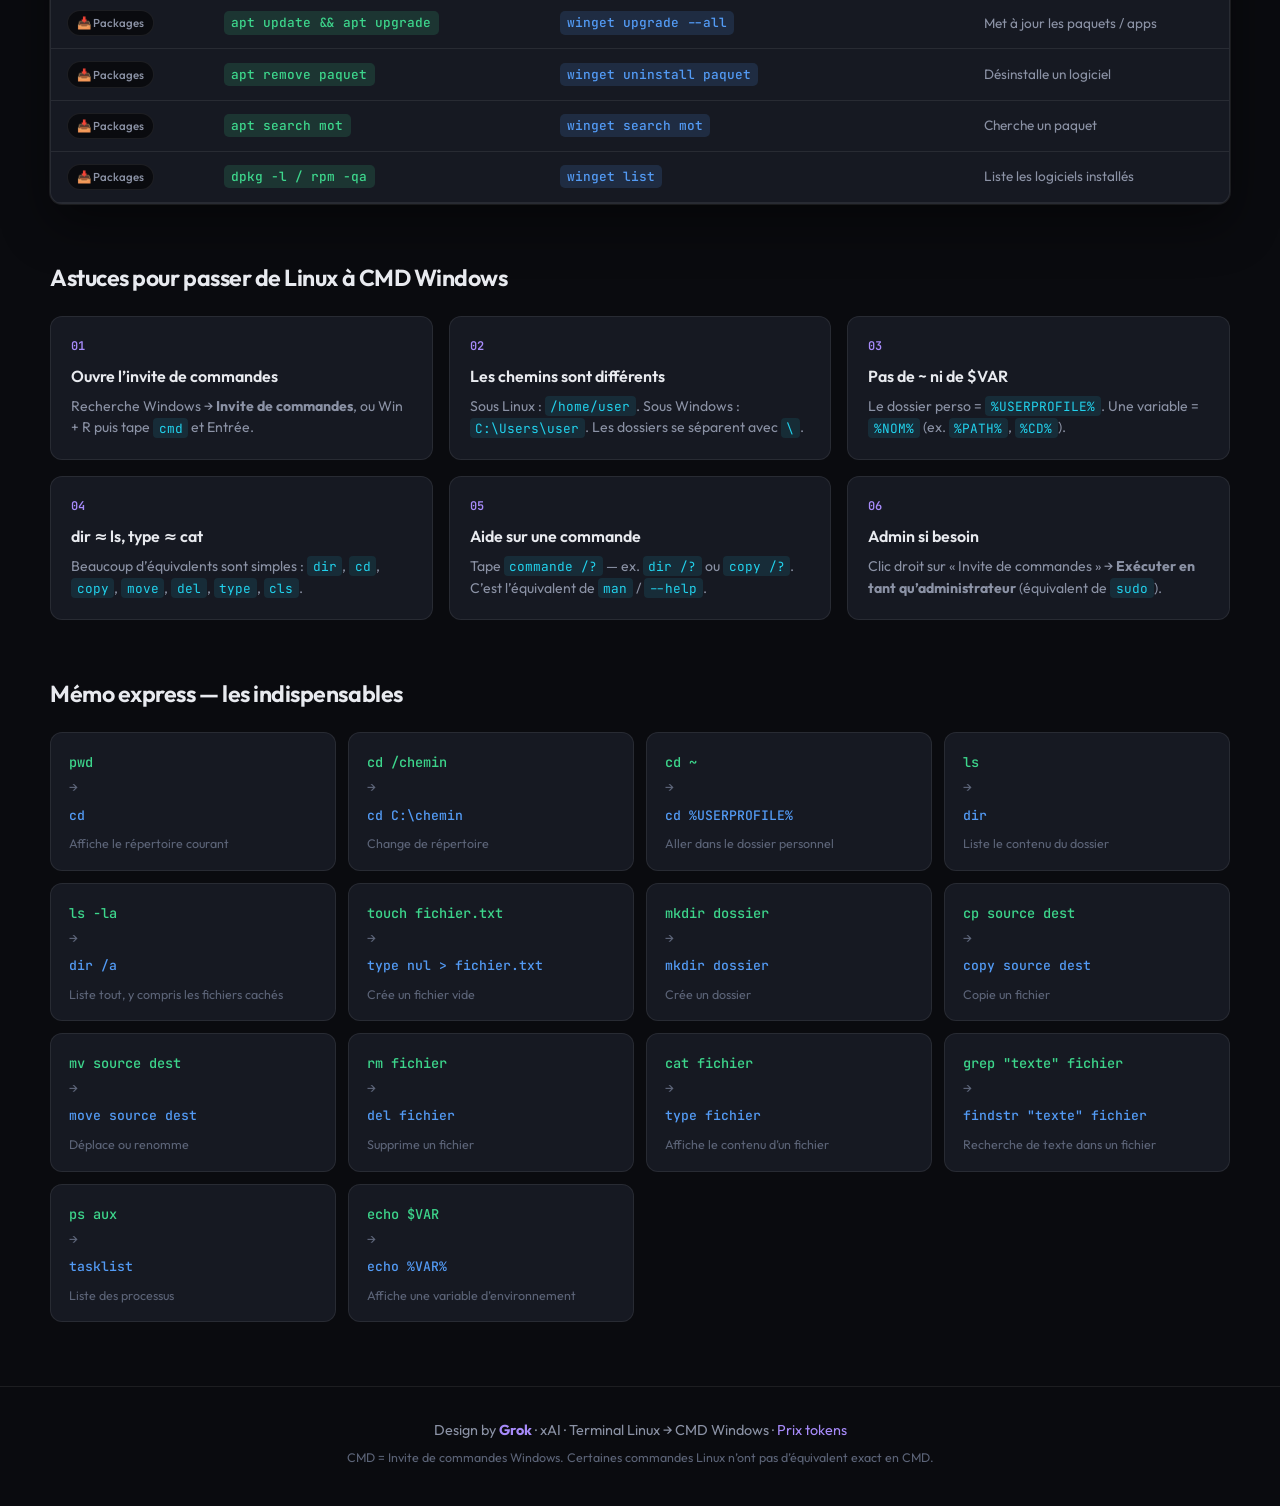
==== commit 39f87bbd: "Add Grok usage tracker page with remaining quota percentage. Local counters for Free/SuperGrok/API/B" ====
--- a/index.html
+++ b/index.html
@@ -25,7 +25,8 @@
         <a href="#categories">Terminaux</a>
         <a href="#tips">Astuces</a>
         <a href="#cheatsheet">Mémo</a>
-        <a href="tokens.html" class="nav-highlight">Prix tokens</a>
+        <a href="tokens.html">Prix tokens</a>
+        <a href="usage.html" class="nav-highlight">Usage Grok</a>
       </nav>
       <span class="badge">Design by Grok · xAI</span>
     </div>
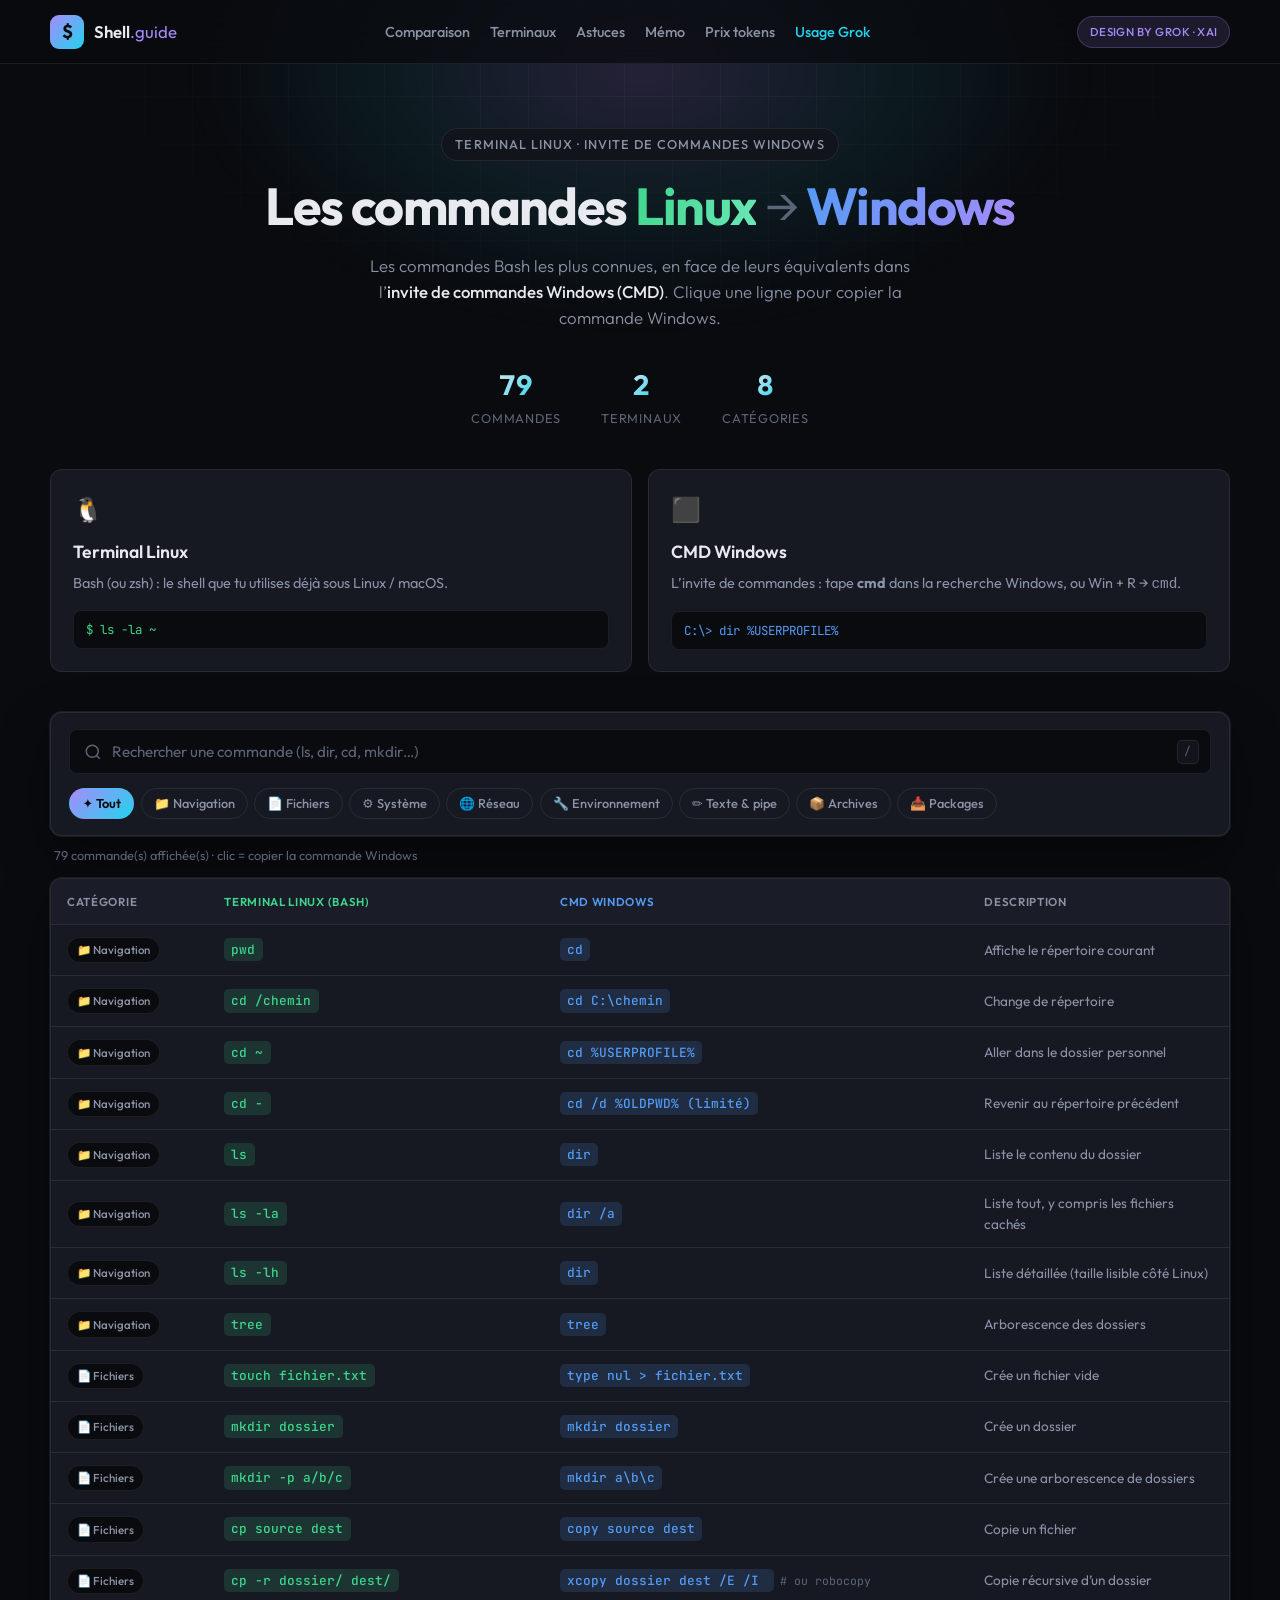
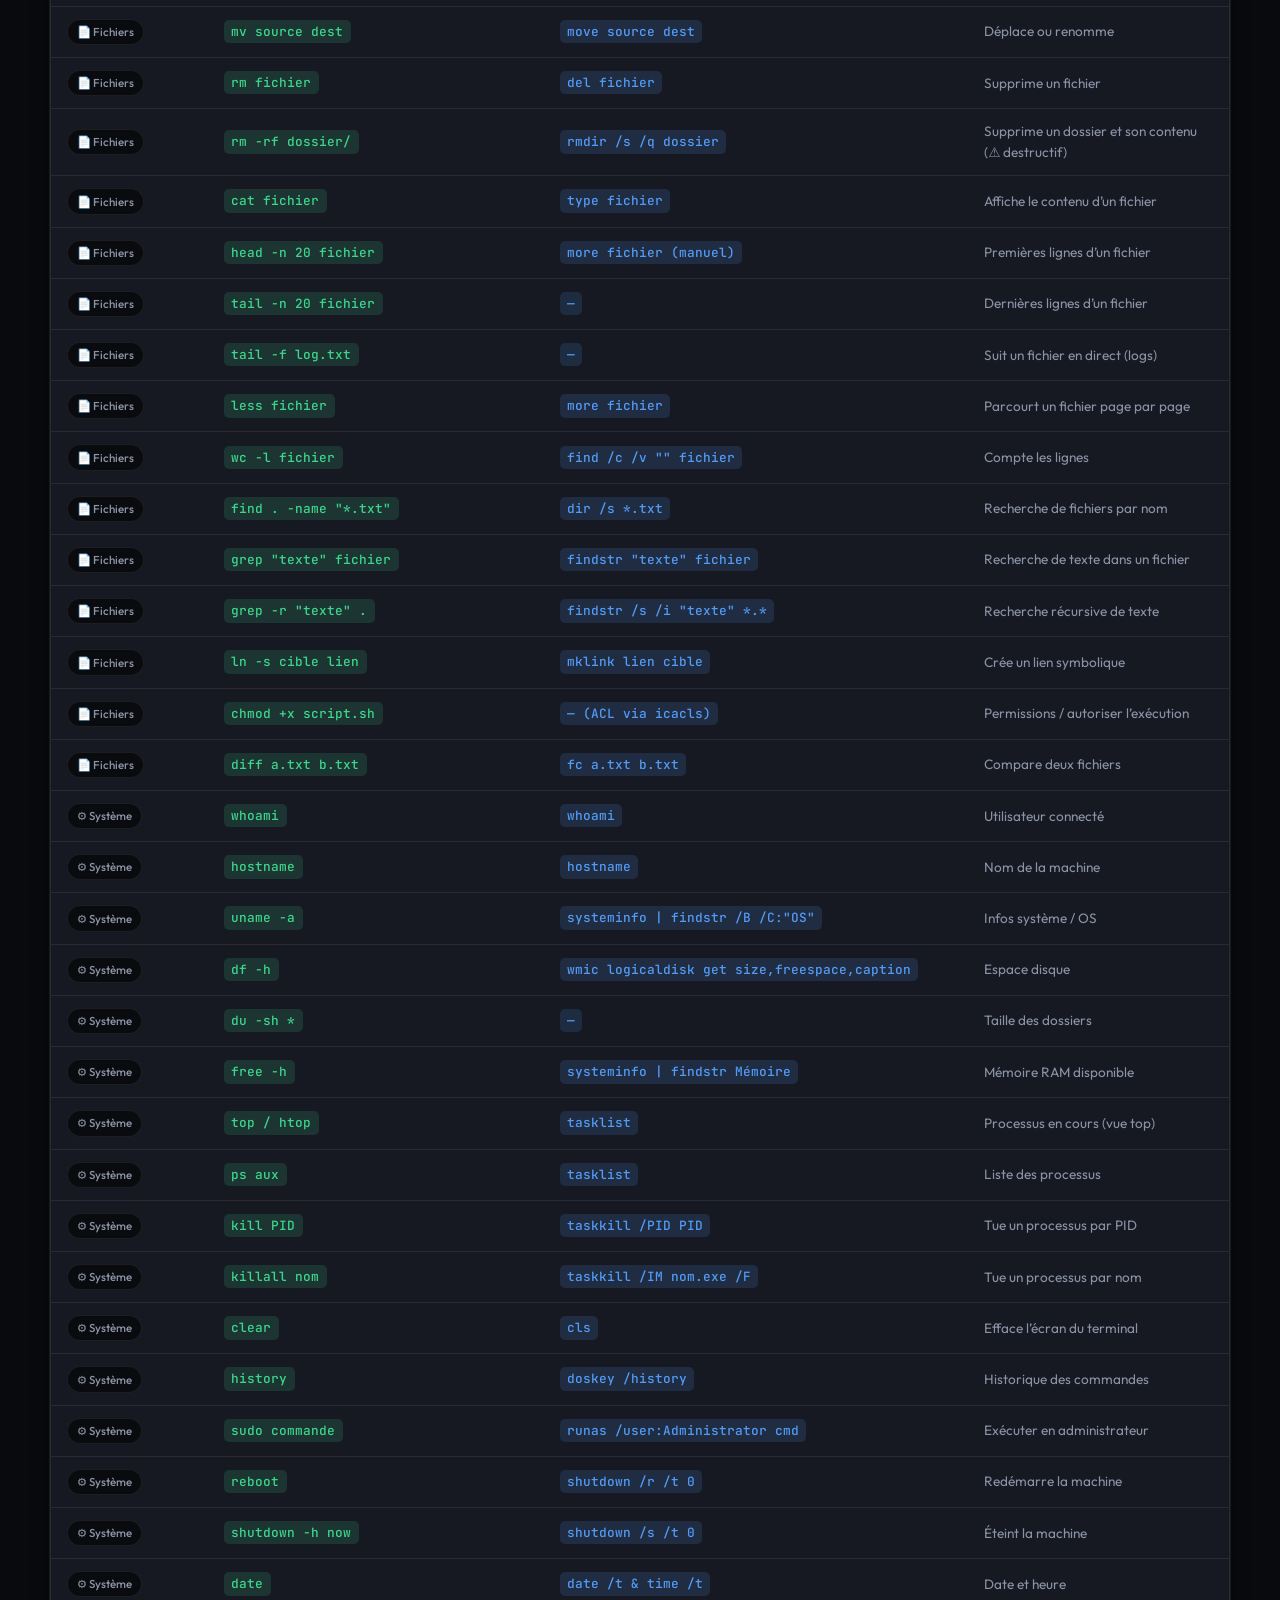
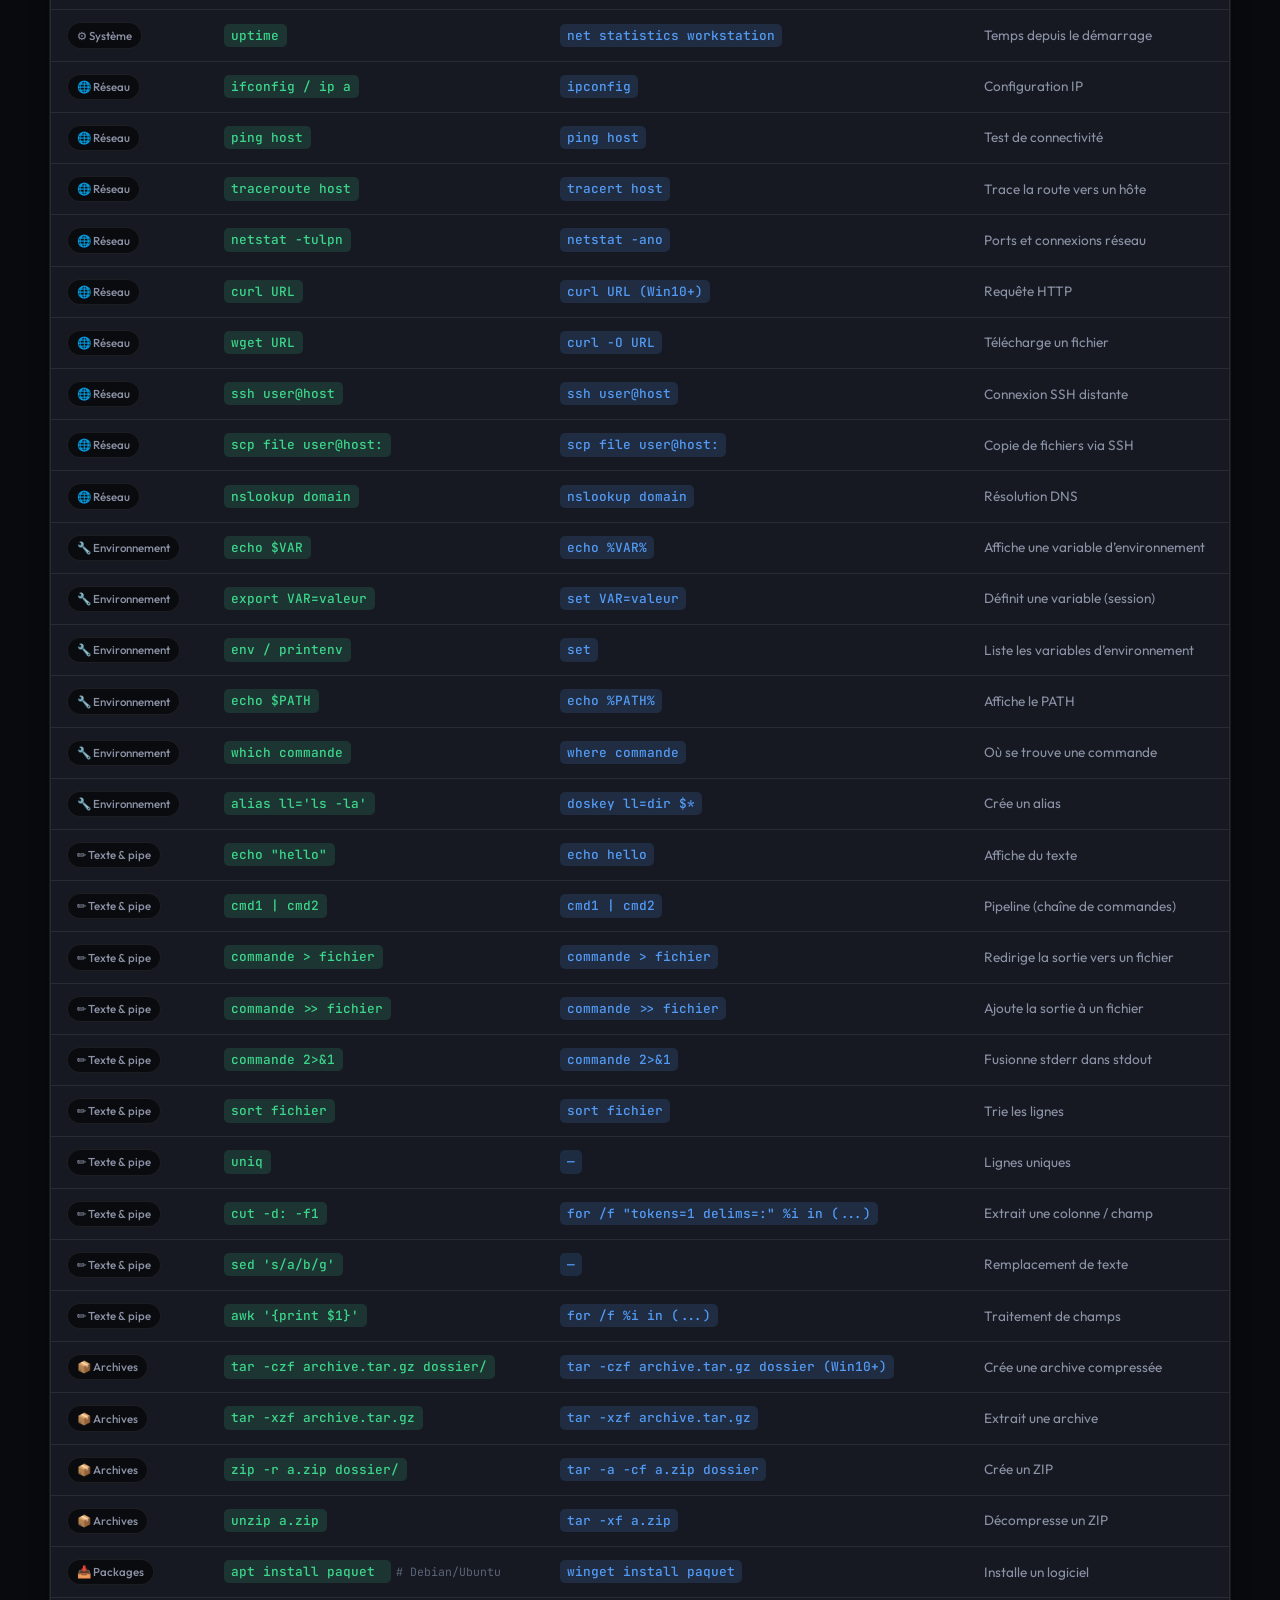
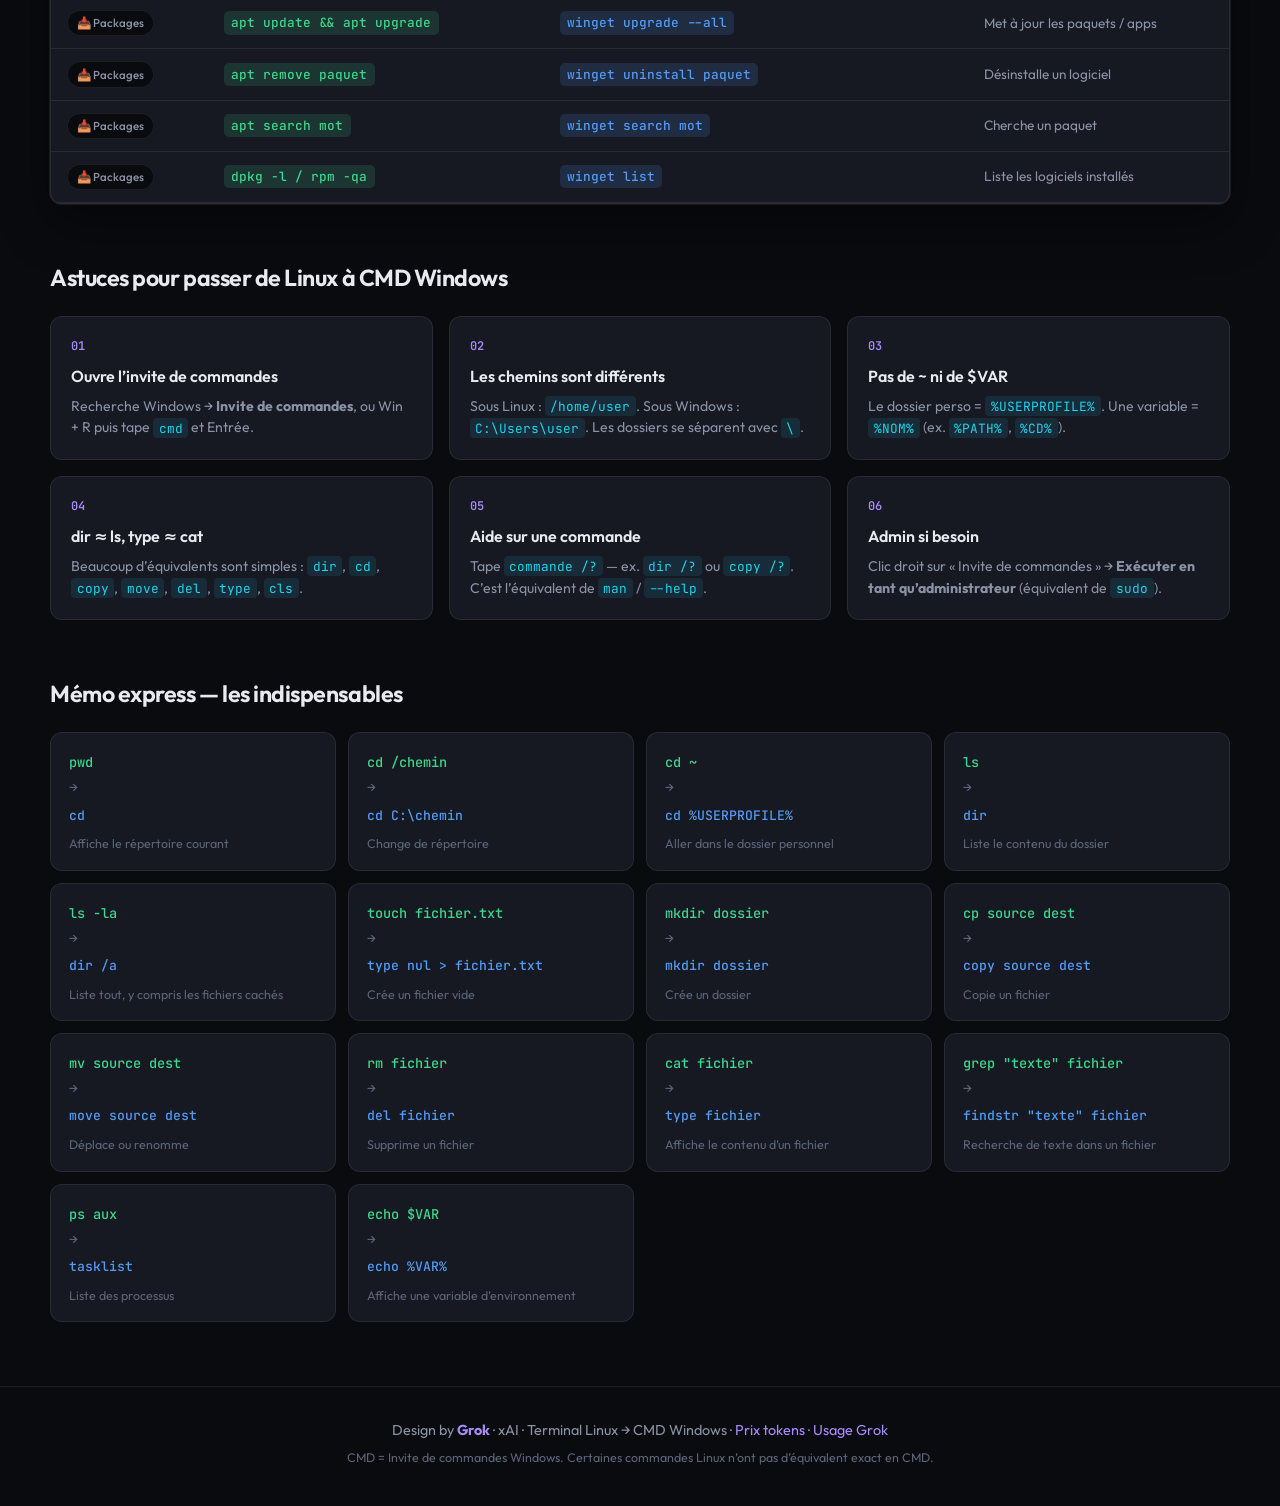
==== commit a642f61a: "Link the usage page from shell and tokens navigation." ====
--- a/index.html
+++ b/index.html
@@ -157,7 +157,7 @@
 
   <footer class="site-footer">
     <div class="container footer-inner">
-      <p>Design by <strong>Grok</strong> · xAI · Terminal Linux → CMD Windows · <a href="tokens.html" style="color:var(--accent);text-decoration:none">Prix tokens</a></p>
+      <p>Design by <strong>Grok</strong> · xAI · Terminal Linux → CMD Windows · <a href="tokens.html" style="color:var(--accent);text-decoration:none">Prix tokens</a> · <a href="usage.html" style="color:var(--accent);text-decoration:none">Usage Grok</a></p>
       <p class="footer-note">CMD = Invite de commandes Windows. Certaines commandes Linux n’ont pas d’équivalent exact en CMD.</p>
     </div>
   </footer>
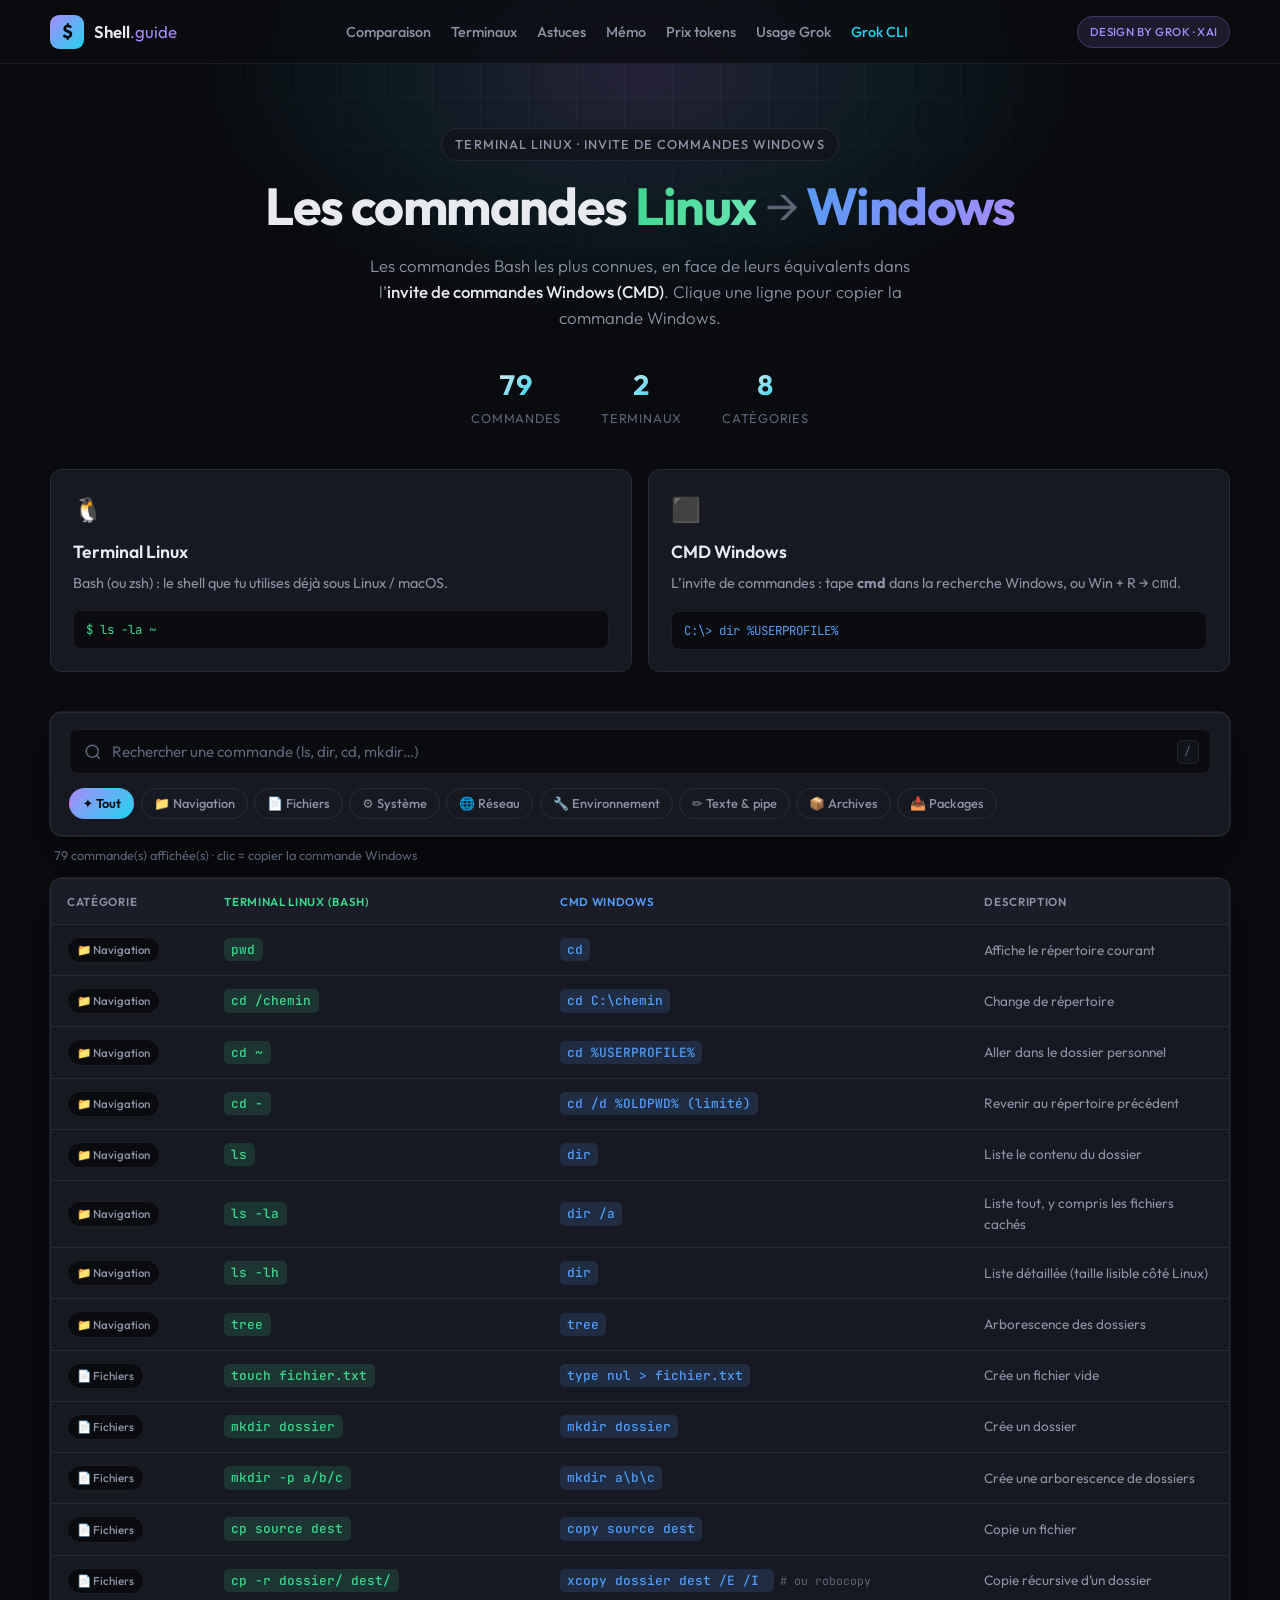
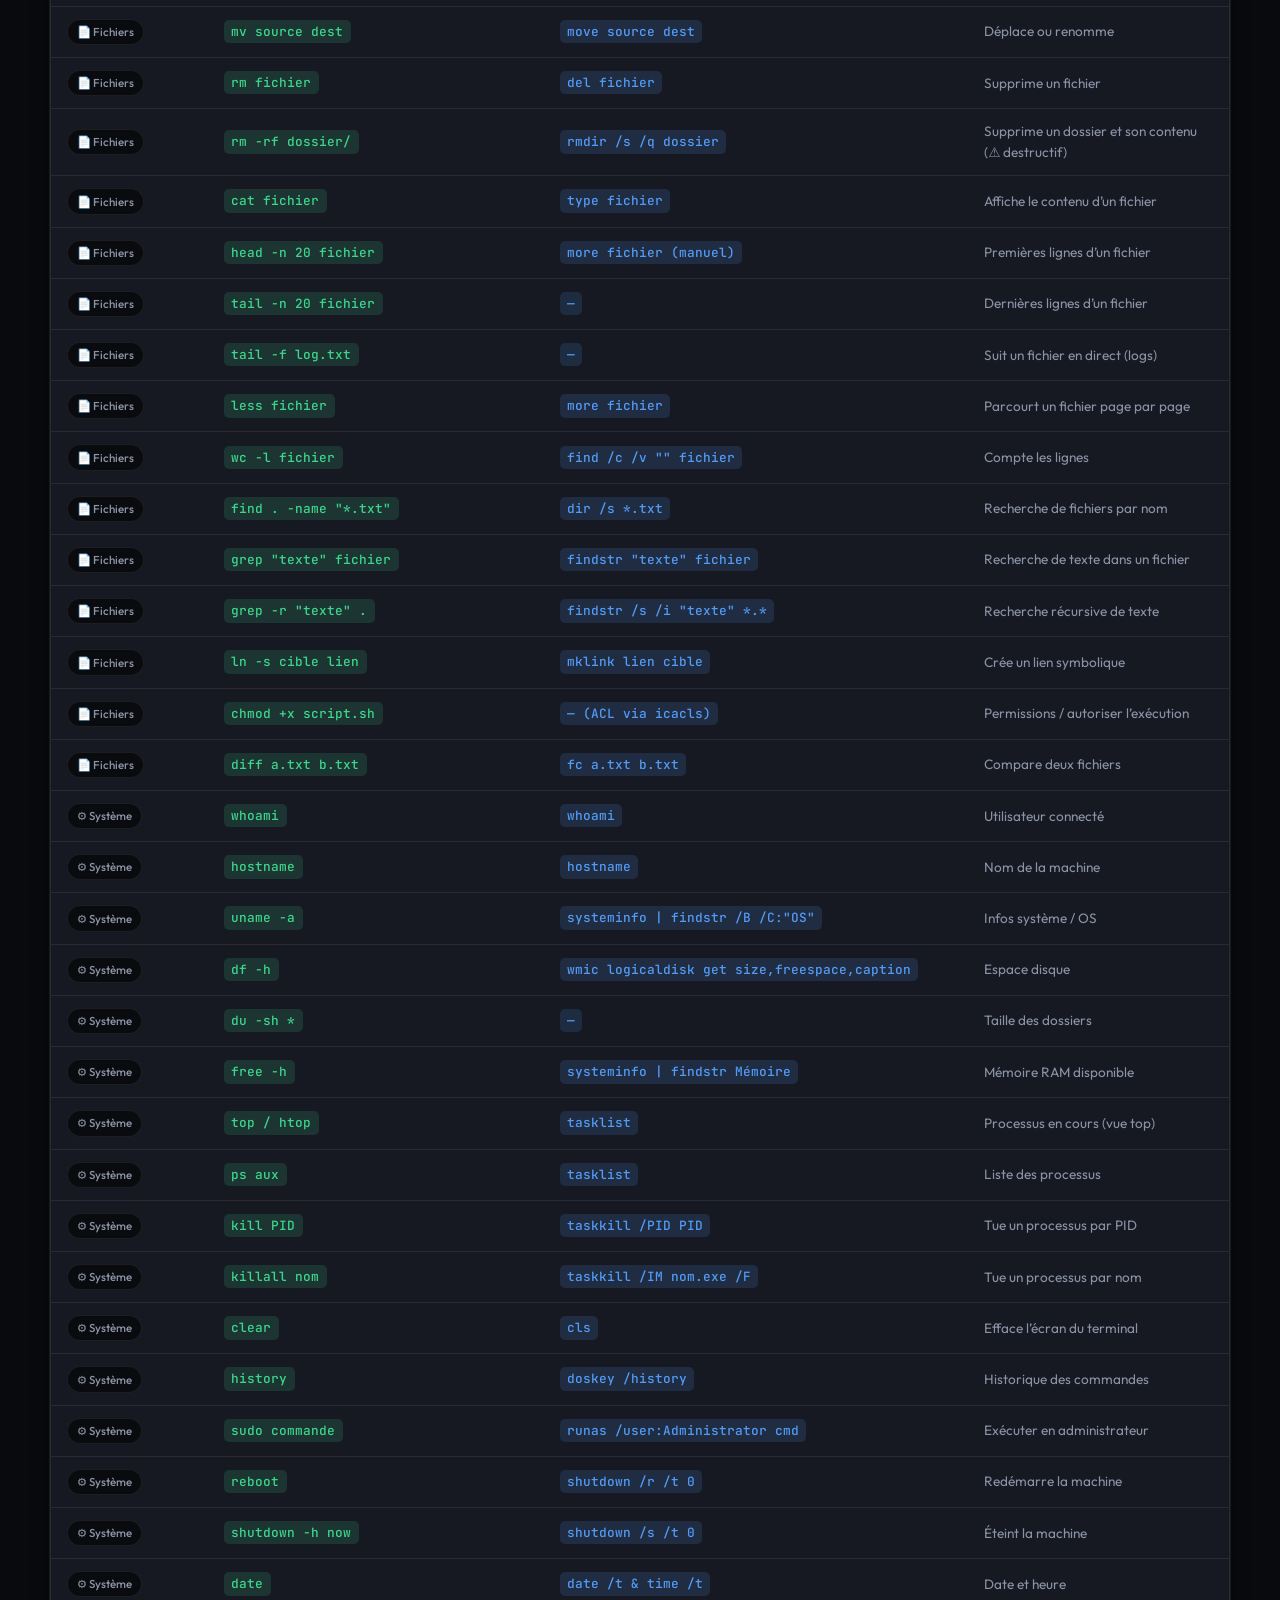
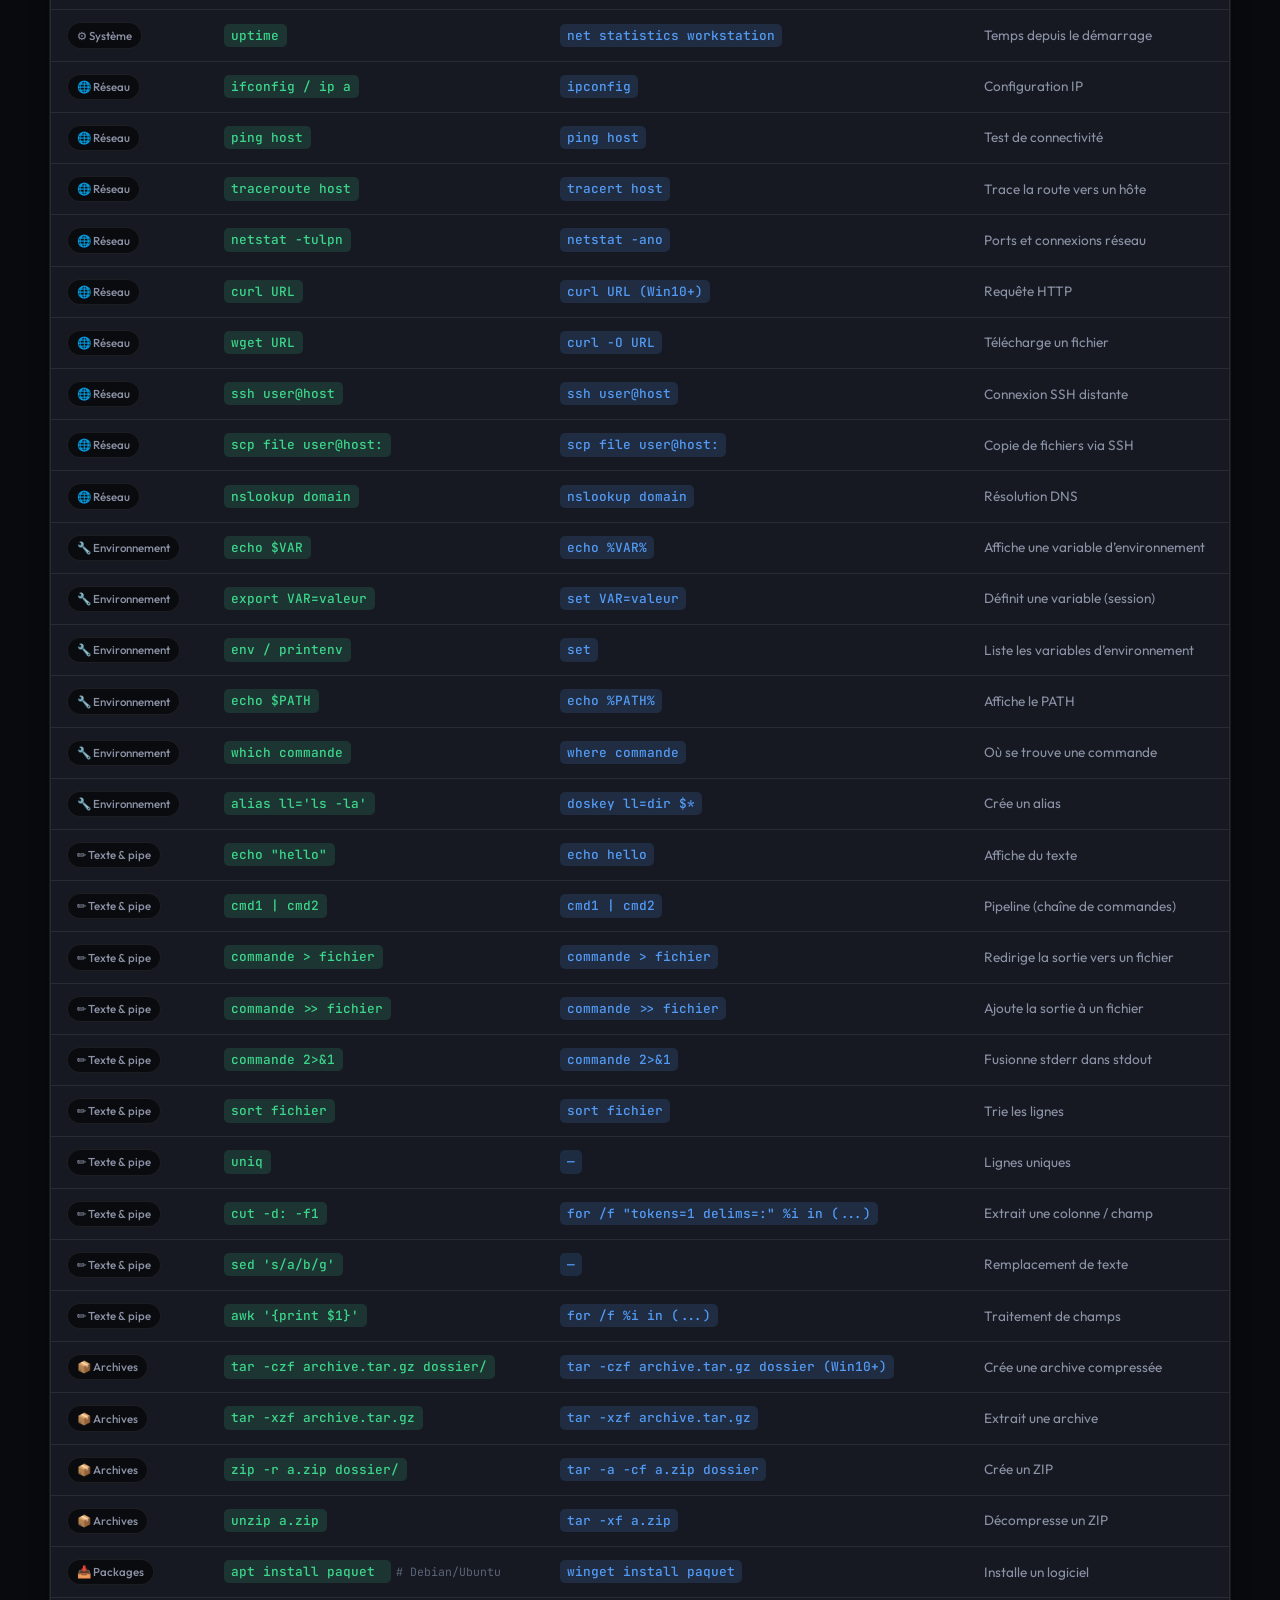
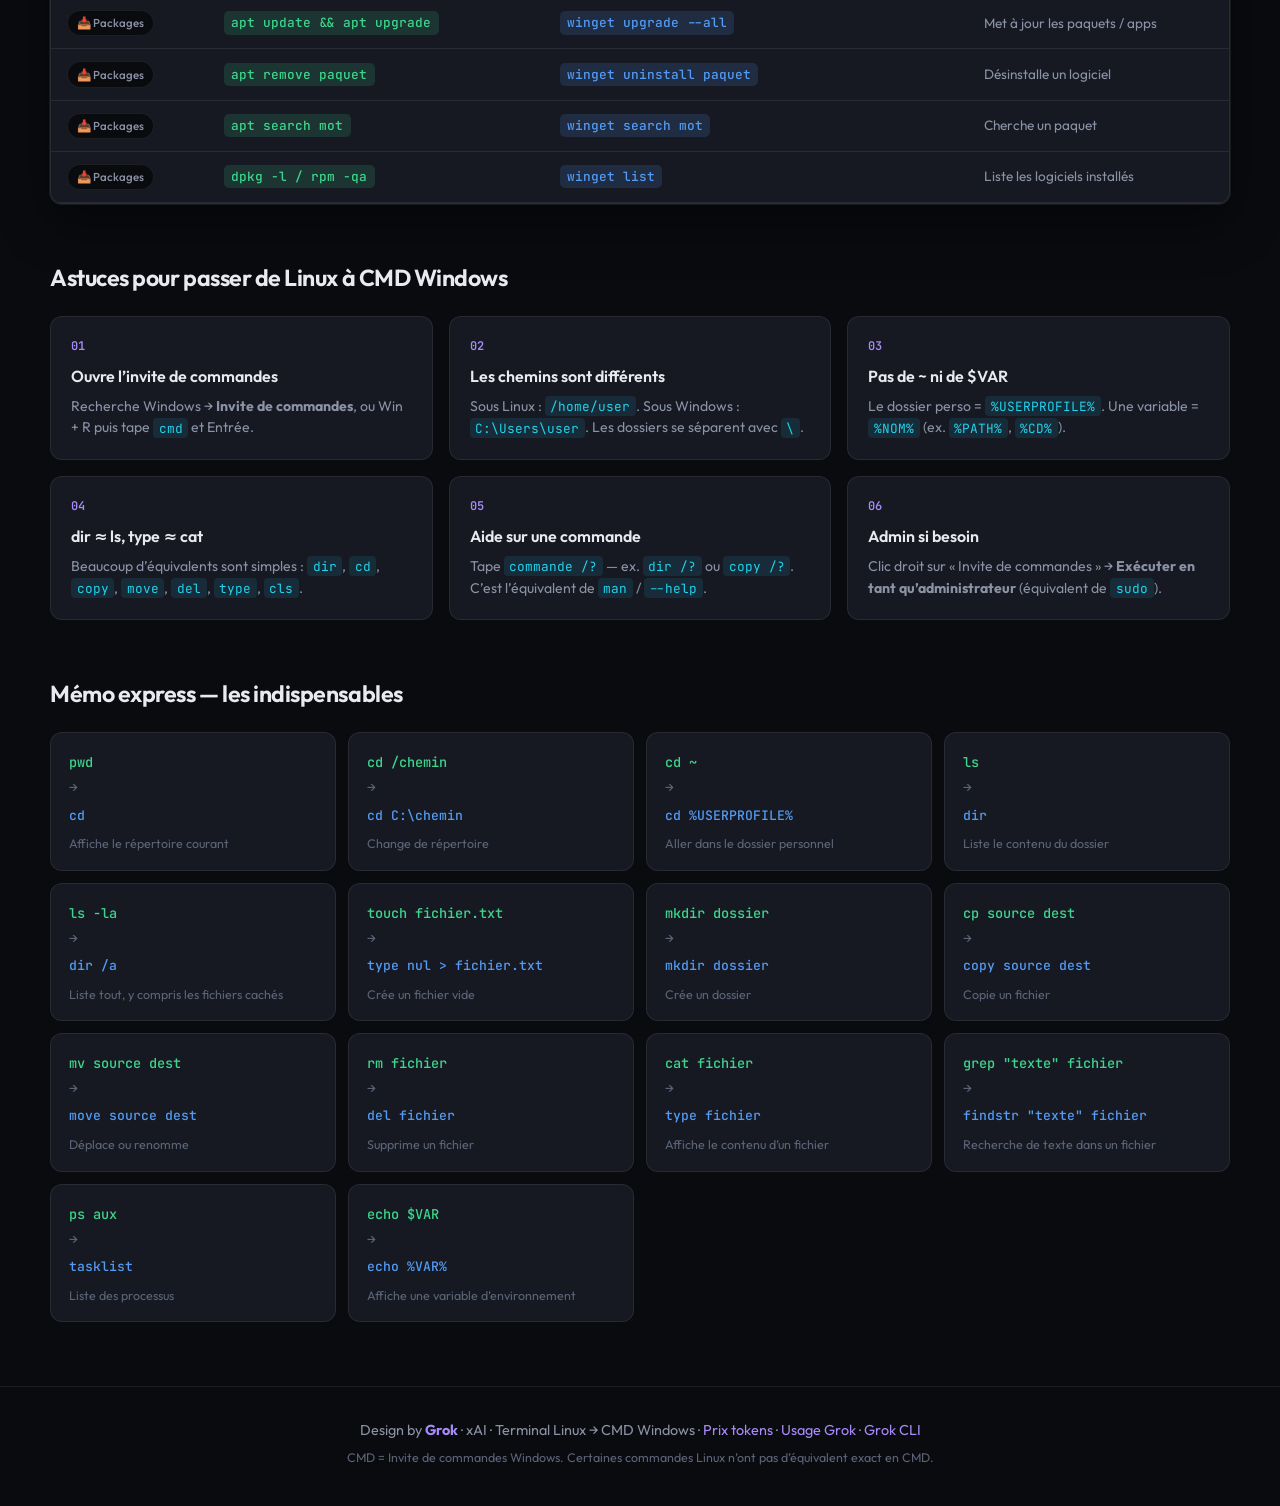
==== commit 2d1eced3: "Add Grok CLI showcase page highlighting Build terminal features. Landing page with merits, compariso" ====
--- a/index.html
+++ b/index.html
@@ -26,7 +26,8 @@
         <a href="#tips">Astuces</a>
         <a href="#cheatsheet">Mémo</a>
         <a href="tokens.html">Prix tokens</a>
-        <a href="usage.html" class="nav-highlight">Usage Grok</a>
+        <a href="usage.html">Usage Grok</a>
+        <a href="grok-cli.html" class="nav-highlight">Grok CLI</a>
       </nav>
       <span class="badge">Design by Grok · xAI</span>
     </div>
@@ -157,7 +158,7 @@
 
   <footer class="site-footer">
     <div class="container footer-inner">
-      <p>Design by <strong>Grok</strong> · xAI · Terminal Linux → CMD Windows · <a href="tokens.html" style="color:var(--accent);text-decoration:none">Prix tokens</a> · <a href="usage.html" style="color:var(--accent);text-decoration:none">Usage Grok</a></p>
+      <p>Design by <strong>Grok</strong> · xAI · Terminal Linux → CMD Windows · <a href="tokens.html" style="color:var(--accent);text-decoration:none">Prix tokens</a> · <a href="usage.html" style="color:var(--accent);text-decoration:none">Usage Grok</a> · <a href="grok-cli.html" style="color:var(--accent);text-decoration:none">Grok CLI</a></p>
       <p class="footer-note">CMD = Invite de commandes Windows. Certaines commandes Linux n’ont pas d’équivalent exact en CMD.</p>
     </div>
   </footer>
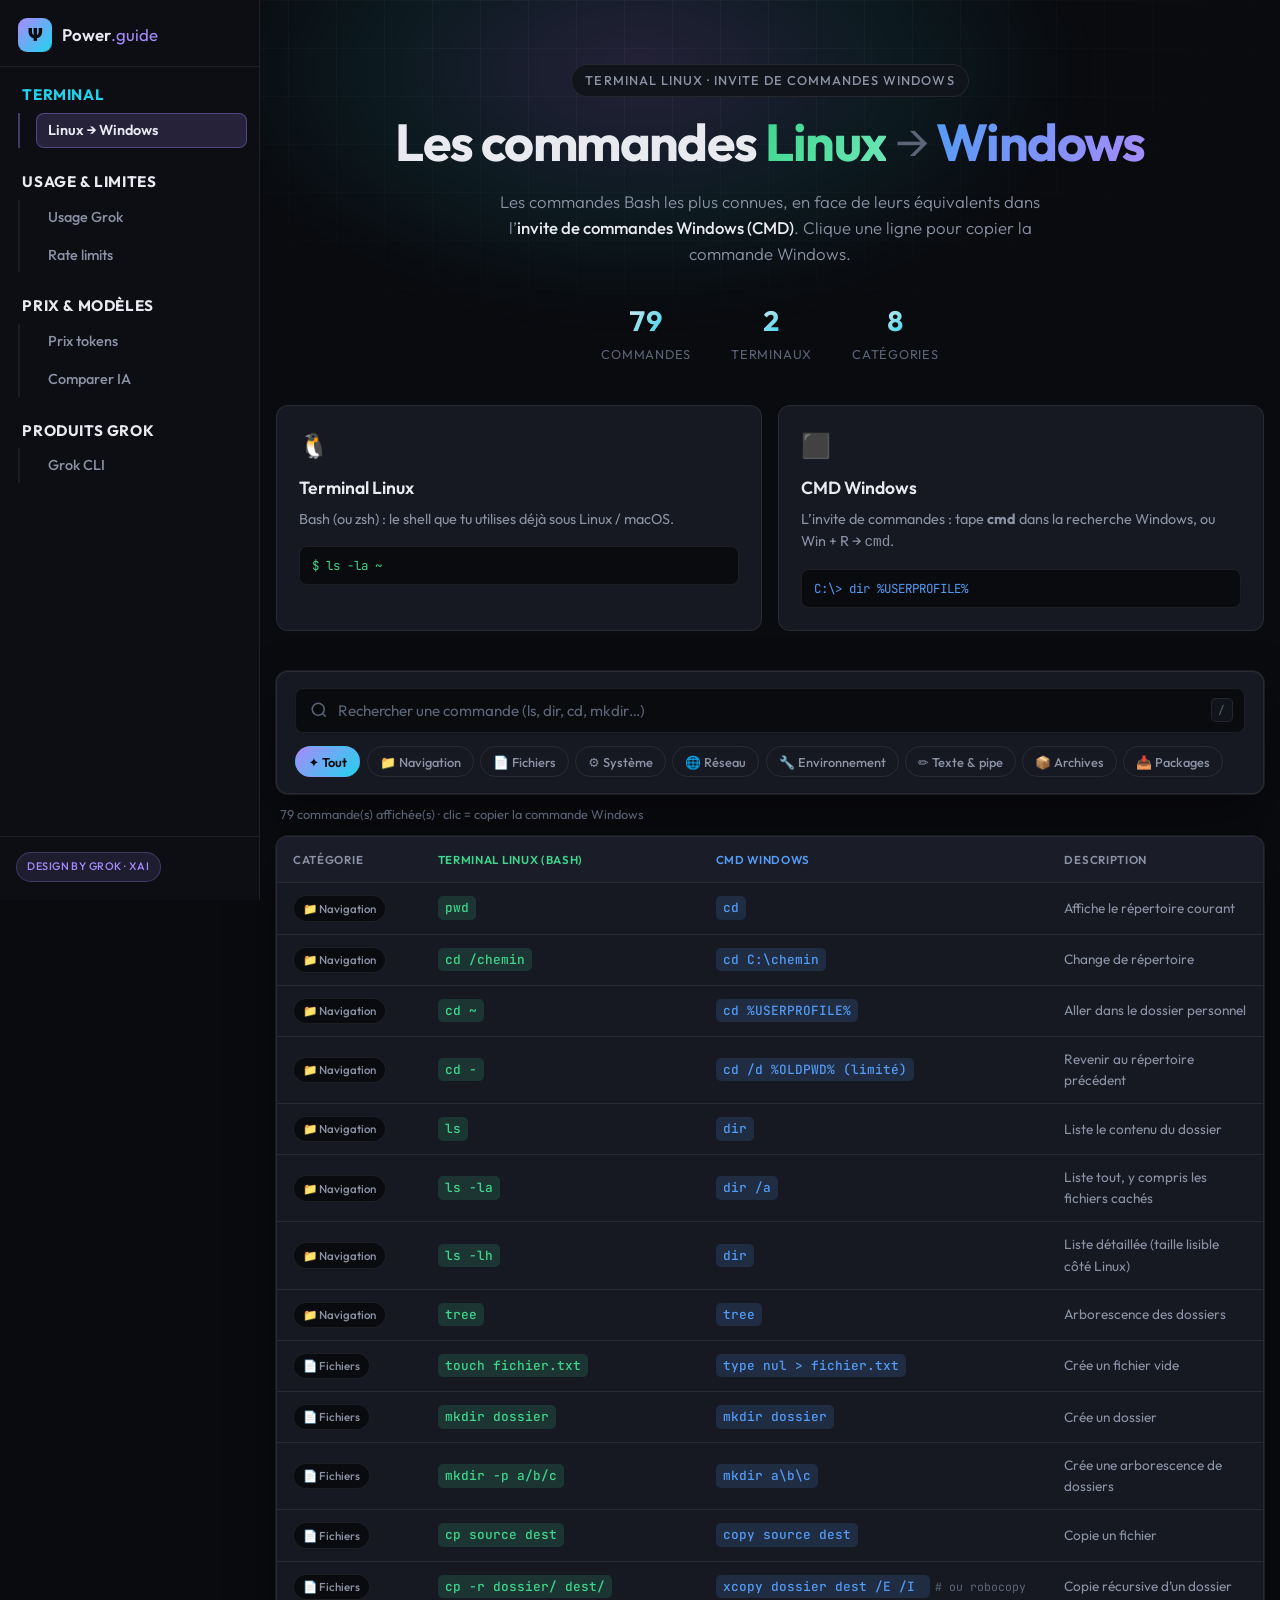
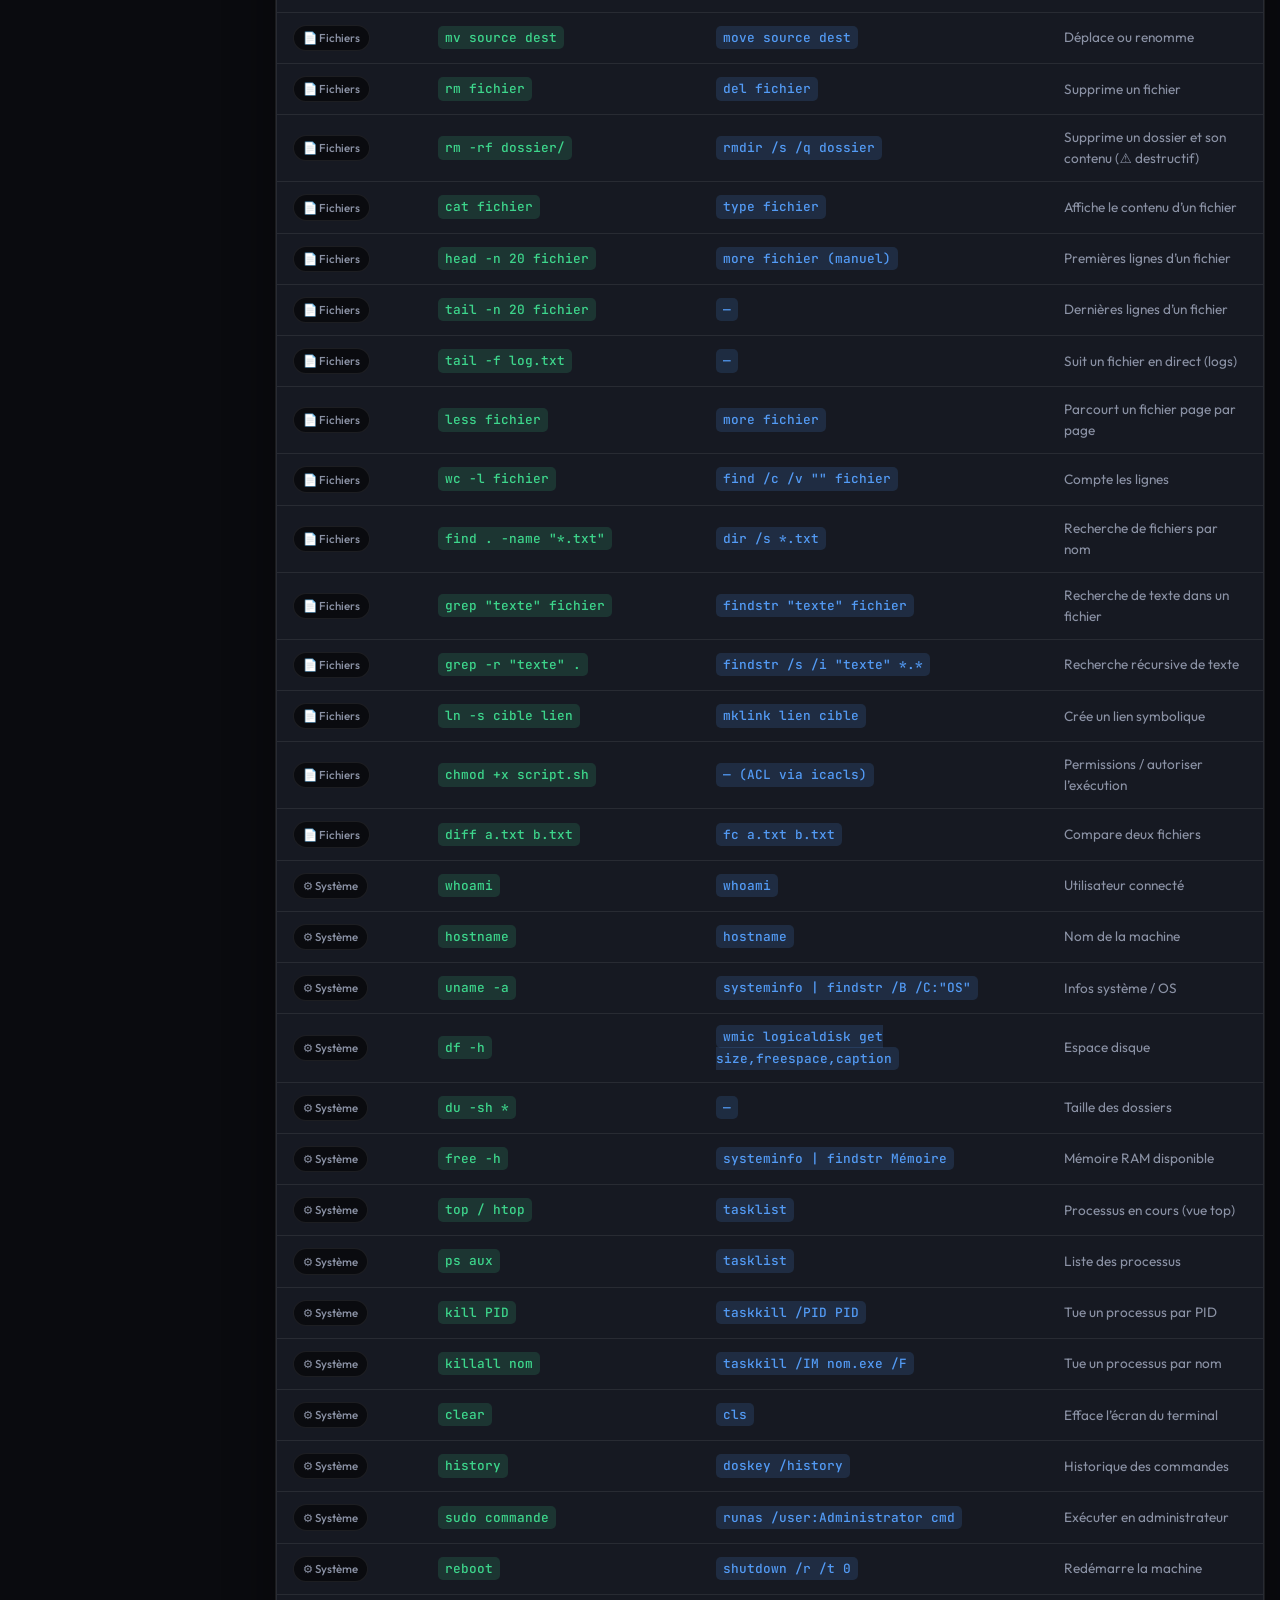
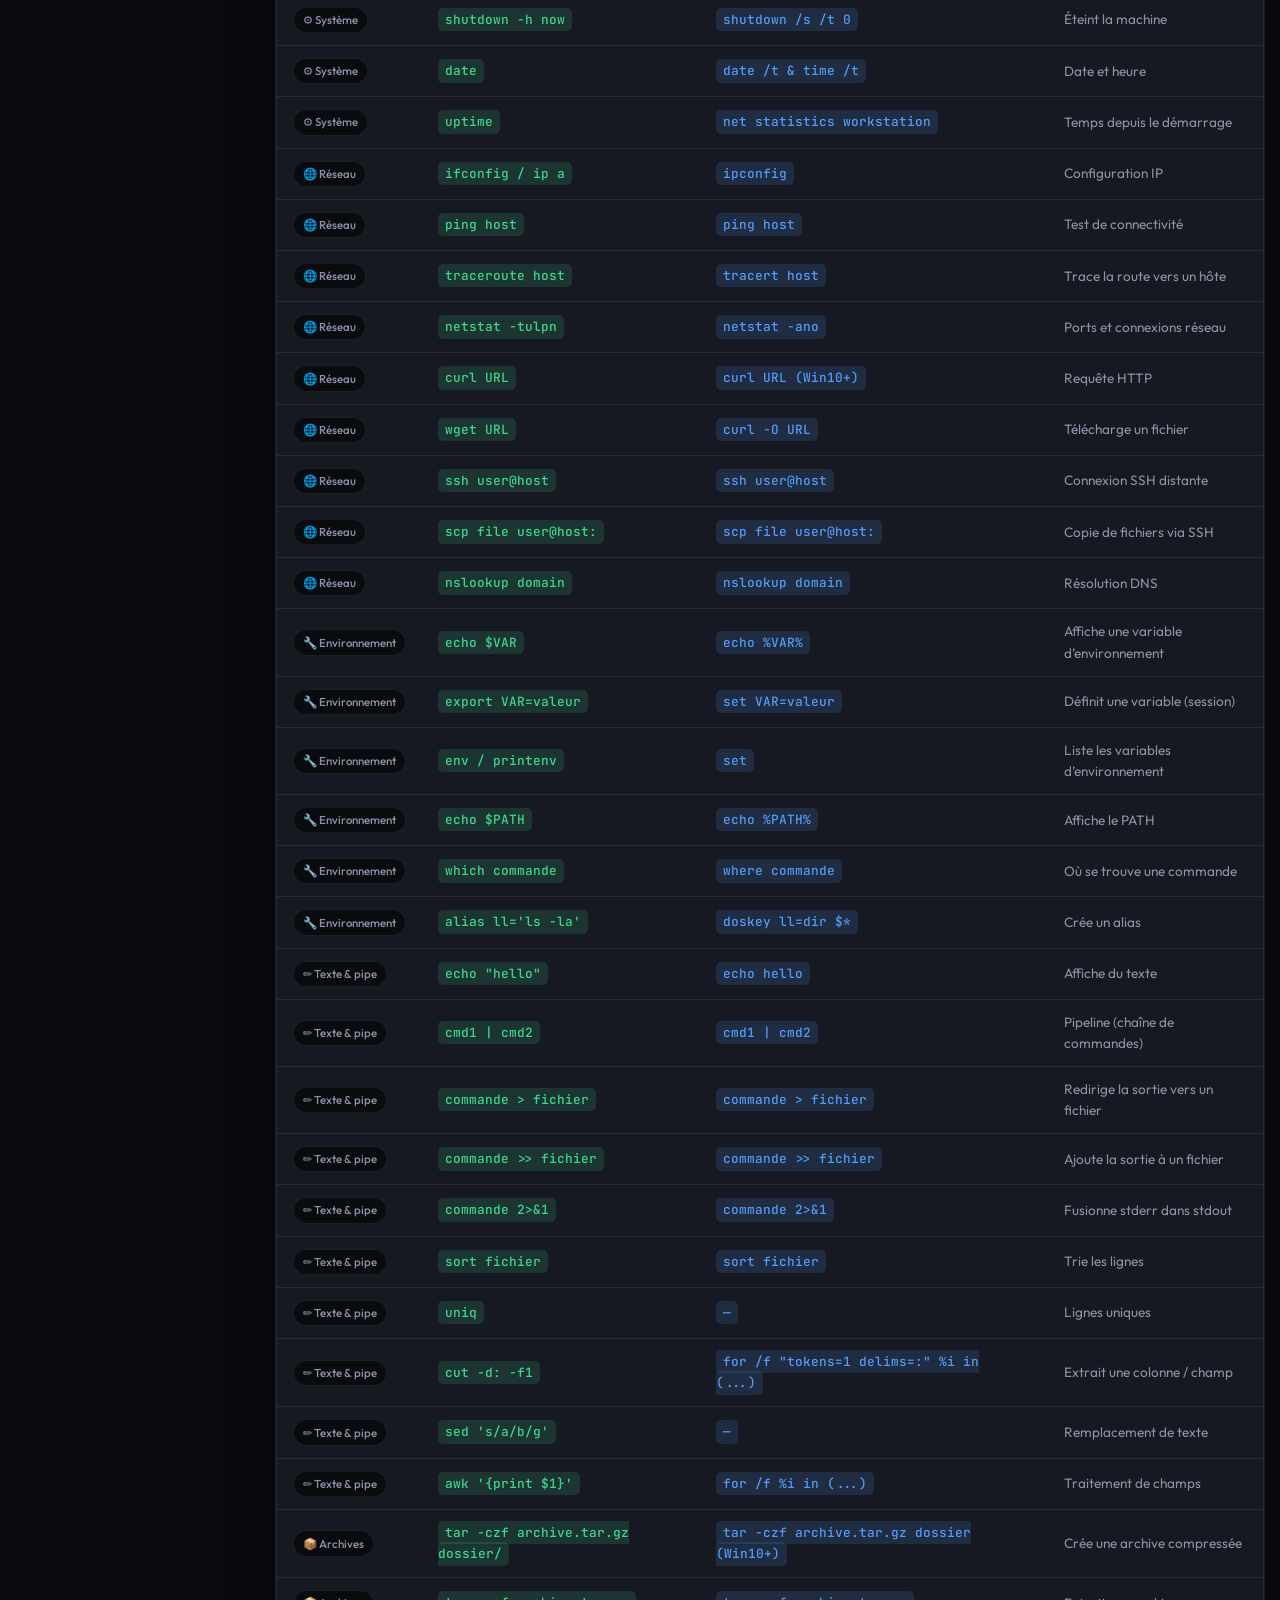
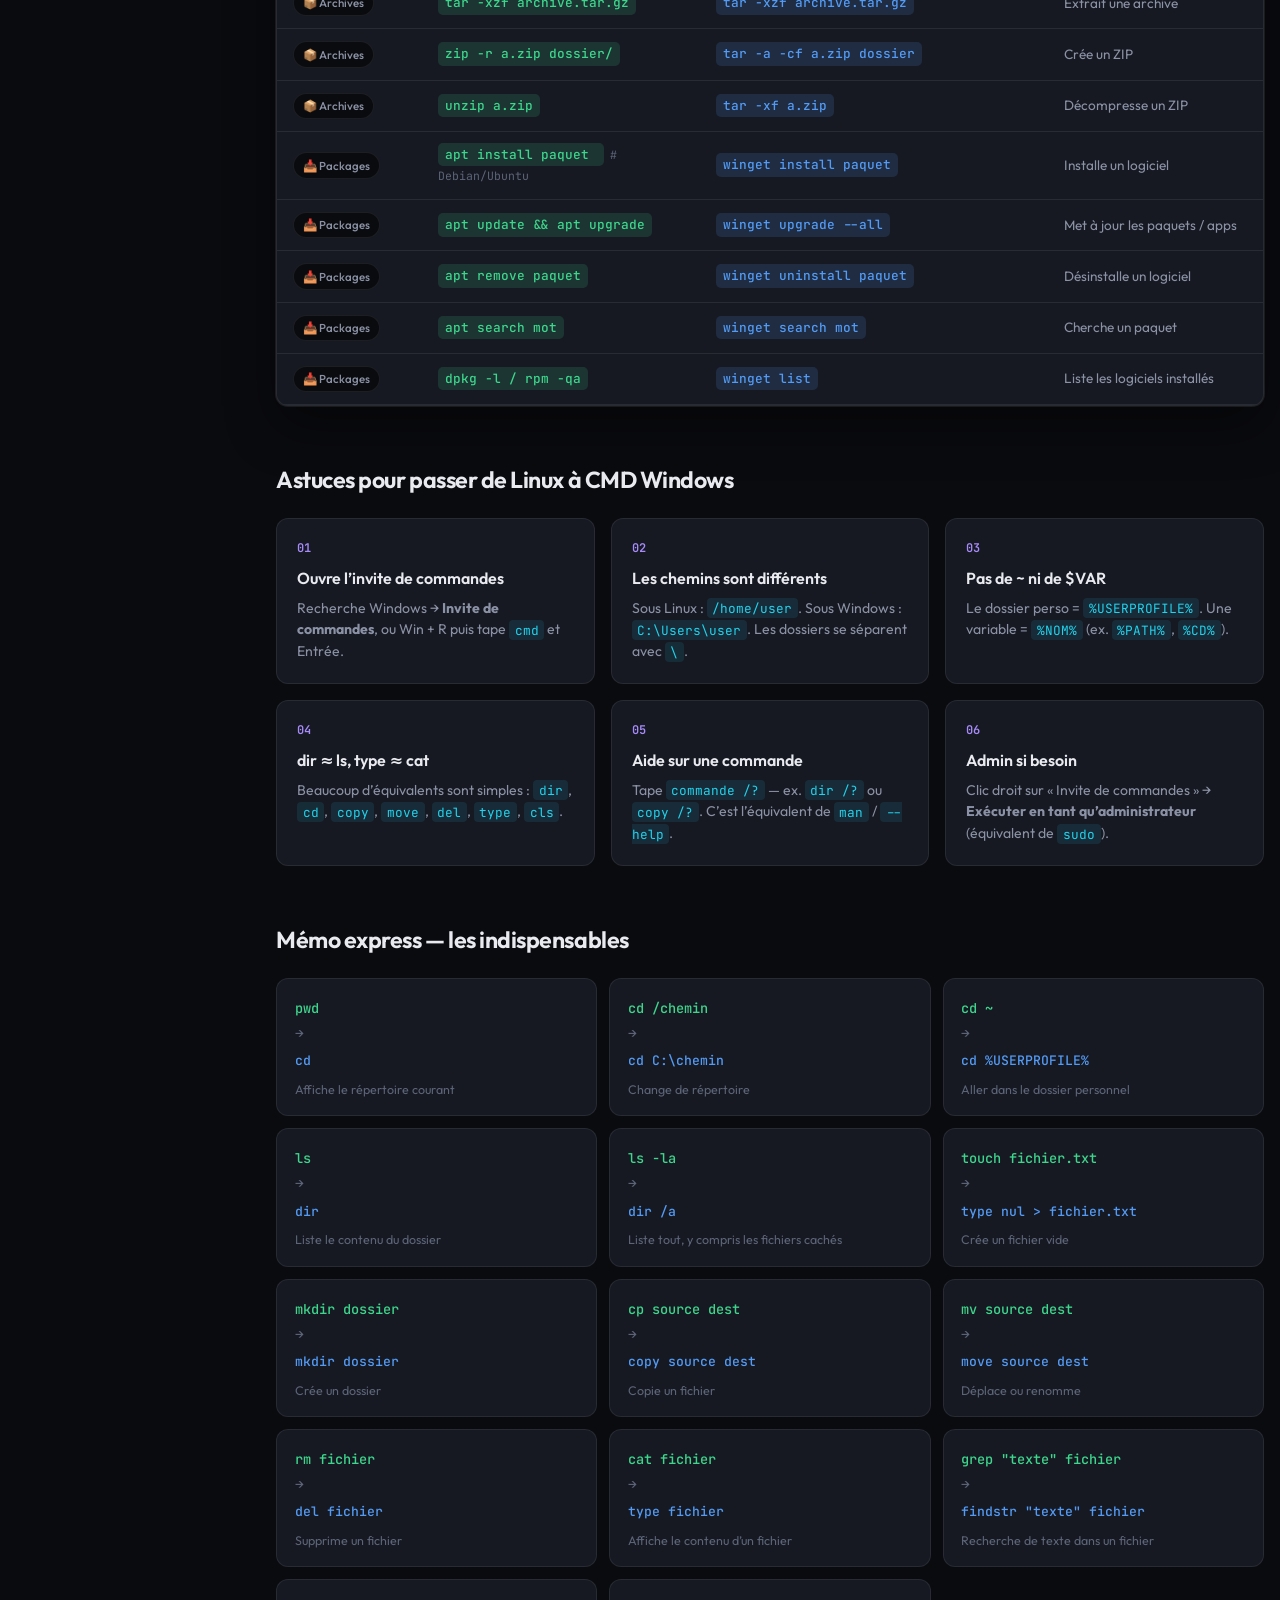
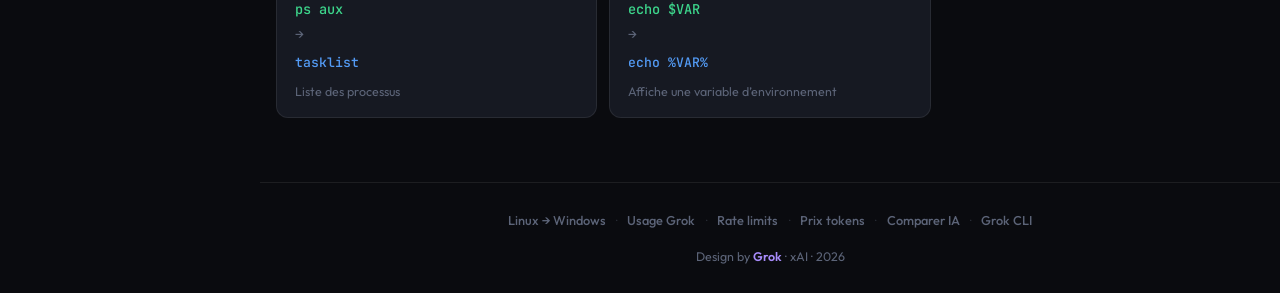
==== commit 61bb4a3c: "Fix left sidebar navigation so it is always visible in HTML. Embed the sidebar markup on every page," ====
--- a/index.html
+++ b/index.html
@@ -10,28 +10,61 @@
   <link href="https://fonts.googleapis.com/css2?family=JetBrains+Mono:wght@400;500;600&family=Outfit:wght@300;400;500;600;700&display=swap" rel="stylesheet" />
   <link rel="stylesheet" href="css/style.css" />
 </head>
-<body>
+<body class="has-sidebar">
   <div class="bg-grid" aria-hidden="true"></div>
   <div class="bg-glow" aria-hidden="true"></div>
 
-  <header class="site-header">
-    <div class="container header-inner">
-      <a href="#" class="logo">
-        <span class="logo-mark">$</span>
-        <span class="logo-text">Shell<span class="accent">.guide</span></span>
+  <!-- Navigation latérale gauche (visible sans JS) -->
+  <aside class="site-sidebar" id="site-sidebar" aria-label="Navigation">
+    <div class="sidebar-top">
+      <a href="index.html" class="logo" aria-label="Power.guide — accueil">
+        <span class="logo-mark">Ψ</span>
+        <span class="logo-text">Power<span class="accent">.guide</span></span>
       </a>
-      <nav class="nav">
-        <a href="#comparaison">Comparaison</a>
-        <a href="#categories">Terminaux</a>
-        <a href="#tips">Astuces</a>
-        <a href="#cheatsheet">Mémo</a>
-        <a href="tokens.html">Prix tokens</a>
-        <a href="usage.html">Usage Grok</a>
-        <a href="grok-cli.html" class="nav-highlight">Grok CLI</a>
-      </nav>
-      <span class="badge">Design by Grok · xAI</span>
     </div>
+    <nav class="sidebar-nav" id="site-nav">
+      <div class="nav-cat" data-cat="terminal">
+        <div class="nav-cat-label">Terminal</div>
+        <div class="nav-cat-items">
+          <a class="nav-link" data-nav="shell" href="index.html">Linux → Windows</a>
+        </div>
+      </div>
+      <div class="nav-cat" data-cat="usage-group">
+        <div class="nav-cat-label">Usage &amp; limites</div>
+        <div class="nav-cat-items">
+          <a class="nav-link" data-nav="usage" href="usage.html">Usage Grok</a>
+          <a class="nav-link" data-nav="rates" href="rates.html">Rate limits</a>
+        </div>
+      </div>
+      <div class="nav-cat" data-cat="models">
+        <div class="nav-cat-label">Prix &amp; modèles</div>
+        <div class="nav-cat-items">
+          <a class="nav-link" data-nav="tokens" href="tokens.html">Prix tokens</a>
+          <a class="nav-link" data-nav="compare" href="compare.html">Comparer IA</a>
+        </div>
+      </div>
+      <div class="nav-cat" data-cat="products">
+        <div class="nav-cat-label">Produits Grok</div>
+        <div class="nav-cat-items">
+          <a class="nav-link" data-nav="cli" href="grok-cli.html">Grok CLI</a>
+        </div>
+      </div>
+    </nav>
+    <div class="sidebar-bottom">
+      <span class="badge sidebar-badge">Design by Grok · xAI</span>
+    </div>
+  </aside>
+  <div class="sidebar-backdrop" id="sidebar-backdrop" hidden></div>
+  <header class="mobile-topbar" id="mobile-topbar">
+    <button type="button" class="nav-toggle" id="nav-toggle" aria-expanded="false" aria-controls="site-sidebar" aria-label="Ouvrir le menu">
+      <span></span><span></span><span></span>
+    </button>
+    <a href="index.html" class="logo logo-mobile">
+      <span class="logo-mark">Ψ</span>
+      <span class="logo-text">Power<span class="accent">.guide</span></span>
+    </a>
   </header>
+
 
   <main>
     <section class="hero">
@@ -156,15 +189,11 @@
     </section>
   </main>
 
-  <footer class="site-footer">
-    <div class="container footer-inner">
-      <p>Design by <strong>Grok</strong> · xAI · Terminal Linux → CMD Windows · <a href="tokens.html" style="color:var(--accent);text-decoration:none">Prix tokens</a> · <a href="usage.html" style="color:var(--accent);text-decoration:none">Usage Grok</a> · <a href="grok-cli.html" style="color:var(--accent);text-decoration:none">Grok CLI</a></p>
-      <p class="footer-note">CMD = Invite de commandes Windows. Certaines commandes Linux n’ont pas d’équivalent exact en CMD.</p>
-    </div>
-  </footer>
+  <div id="site-footer"></div>
 
   <div class="toast" id="toast" role="status" aria-live="polite"></div>
 
+  <script src="js/layout.js"></script>
   <script src="js/data.js"></script>
   <script src="js/app.js"></script>
 </body>
--- a/css/style.css
+++ b/css/style.css
@@ -26,7 +26,8 @@
   --radius-sm: 8px;
   --font: "Outfit", system-ui, sans-serif;
   --mono: "JetBrains Mono", ui-monospace, monospace;
-  --header-h: 64px;
+  --header-h: 56px;
+  --sidebar-w: 260px;
   --shadow: 0 0 0 1px var(--border), 0 20px 50px rgba(0, 0, 0, 0.45);
 }
 
@@ -84,23 +85,41 @@
   z-index: 1;
 }
 
-/* ——— Header ——— */
-.site-header {
-  position: sticky;
+/* ——— Layout sidebar gauche (toujours présente) ——— */
+body,
+body.has-sidebar {
+  padding-left: var(--sidebar-w);
+}
+
+body .container,
+body.has-sidebar .container {
+  width: min(1100px, 100% - 2rem);
+}
+
+/* Sidebar gauche — fixe, toujours visible sur desktop */
+.site-sidebar {
+  position: fixed !important;
   top: 0;
-  z-index: 100;
-  height: var(--header-h);
-  backdrop-filter: blur(16px);
-  background: rgba(10, 11, 15, 0.75);
+  left: 0;
+  z-index: 200;
+  width: var(--sidebar-w);
+  height: 100vh;
+  height: 100dvh;
+  display: flex !important;
+  flex-direction: column;
+  background: #0c0e14;
+  border-right: 1px solid var(--border);
+  overflow-x: hidden;
+  overflow-y: auto;
+  transform: none;
+  visibility: visible;
+  opacity: 1;
+}
+
+.sidebar-top {
+  padding: 1.15rem 1.15rem 0.85rem;
   border-bottom: 1px solid var(--border);
-}
-
-.header-inner {
-  display: flex;
-  align-items: center;
-  justify-content: space-between;
-  height: var(--header-h);
-  gap: 1rem;
+  flex-shrink: 0;
 }
 
 .logo {
@@ -111,6 +130,7 @@
   color: var(--text);
   font-weight: 600;
   font-size: 1.05rem;
+  flex-shrink: 0;
 }
 
 .logo-mark {
@@ -130,42 +150,198 @@
   font-weight: 400;
 }
 
-.nav {
-  display: flex;
-  gap: 1.25rem;
-}
-
-.nav a {
+/* Nav catégories + sous-menus */
+.sidebar-nav {
+  flex: 1;
+  overflow-y: auto;
+  padding: 1rem 0.75rem 1.25rem;
+  display: flex;
+  flex-direction: column;
+  gap: 1.35rem;
+}
+
+.nav-cat-label {
+  font-size: 0.95rem;
+  font-weight: 700;
+  letter-spacing: 0.04em;
+  text-transform: uppercase;
+  color: var(--text);
+  padding: 0.15rem 0.65rem 0.55rem;
+  line-height: 1.25;
+}
+
+.nav-cat.is-active-cat .nav-cat-label {
+  color: var(--accent-2);
+}
+
+.nav-cat-items {
+  display: flex;
+  flex-direction: column;
+  gap: 0.2rem;
+  /* décalage sous-menus vers la droite */
+  padding-left: 1rem;
+  margin-left: 0.35rem;
+  border-left: 2px solid rgba(255, 255, 255, 0.06);
+}
+
+.nav-cat.is-active-cat .nav-cat-items {
+  border-left-color: rgba(167, 139, 250, 0.35);
+}
+
+.nav-link {
+  display: block;
   color: var(--text-muted);
   text-decoration: none;
   font-size: 0.9rem;
   font-weight: 500;
-  transition: color 0.15s;
-}
-
-.nav a:hover {
+  padding: 0.5rem 0.75rem;
+  border-radius: 8px;
+  transition: color 0.15s, background 0.15s, transform 0.15s;
+  line-height: 1.3;
+}
+
+.nav-link:hover {
   color: var(--text);
-}
-
-.nav a.nav-highlight {
-  color: var(--accent-2);
-}
-
-.nav a.nav-highlight:hover {
+  background: rgba(255, 255, 255, 0.05);
+}
+
+.nav-link.active {
   color: var(--text);
-}
-
-.badge {
-  font-size: 0.72rem;
+  background: rgba(167, 139, 250, 0.16);
+  box-shadow: inset 0 0 0 1px rgba(167, 139, 250, 0.35);
+  font-weight: 600;
+}
+
+.sidebar-bottom {
+  flex-shrink: 0;
+  padding: 0.9rem 1rem 1.15rem;
+  border-top: 1px solid var(--border);
+}
+
+.badge,
+.sidebar-badge {
+  display: inline-block;
+  font-size: 0.68rem;
   font-weight: 500;
   letter-spacing: 0.04em;
   text-transform: uppercase;
   color: var(--accent);
   background: rgba(167, 139, 250, 0.12);
   border: 1px solid rgba(167, 139, 250, 0.25);
-  padding: 0.35rem 0.7rem;
+  padding: 0.35rem 0.65rem;
   border-radius: 999px;
   white-space: nowrap;
+}
+
+/* Topbar mobile uniquement */
+.mobile-topbar {
+  display: none;
+  position: sticky;
+  top: 0;
+  z-index: 150;
+  align-items: center;
+  gap: 0.75rem;
+  min-height: var(--header-h);
+  padding: 0 0.85rem;
+  backdrop-filter: blur(16px);
+  background: rgba(10, 11, 15, 0.88);
+  border-bottom: 1px solid var(--border);
+}
+
+.sidebar-backdrop {
+  display: none;
+}
+
+.nav-toggle {
+  display: flex;
+  flex-direction: column;
+  justify-content: center;
+  gap: 5px;
+  width: 40px;
+  height: 40px;
+  padding: 0;
+  border: 1px solid var(--border);
+  border-radius: 10px;
+  background: var(--bg-card);
+  cursor: pointer;
+  flex-shrink: 0;
+}
+
+.nav-toggle span {
+  display: block;
+  width: 16px;
+  height: 2px;
+  margin-inline: auto;
+  background: var(--text-muted);
+  border-radius: 1px;
+  transition: transform 0.2s, opacity 0.2s;
+}
+
+.nav-toggle[aria-expanded="true"] span:nth-child(1) {
+  transform: translateY(7px) rotate(45deg);
+}
+.nav-toggle[aria-expanded="true"] span:nth-child(2) {
+  opacity: 0;
+}
+.nav-toggle[aria-expanded="true"] span:nth-child(3) {
+  transform: translateY(-7px) rotate(-45deg);
+}
+
+/* ——— Footer minimaliste (partagé) ——— */
+.site-footer {
+  border-top: 1px solid var(--border);
+  padding: 1.5rem 0 1.75rem;
+  margin-top: 2rem;
+  position: relative;
+  z-index: 1;
+}
+
+.footer-inner {
+  display: flex;
+  flex-direction: column;
+  align-items: center;
+  gap: 0.75rem;
+  text-align: center;
+}
+
+.footer-nav {
+  display: flex;
+  flex-wrap: wrap;
+  align-items: center;
+  justify-content: center;
+  gap: 0.35rem 0.15rem;
+}
+
+.footer-nav a {
+  color: var(--text-dim);
+  text-decoration: none;
+  font-size: 0.8rem;
+  font-weight: 500;
+  padding: 0.25rem 0.5rem;
+  border-radius: 6px;
+  transition: color 0.15s;
+}
+
+.footer-nav a:hover {
+  color: var(--accent-2);
+}
+
+.footer-dot {
+  color: var(--text-dim);
+  opacity: 0.4;
+  font-size: 0.7rem;
+  user-select: none;
+}
+
+.footer-cred {
+  font-size: 0.78rem;
+  color: var(--text-dim);
+  margin: 0;
+}
+
+.footer-cred strong {
+  color: var(--accent);
+  font-weight: 600;
 }
 
 /* ——— Hero ——— */
@@ -654,33 +830,6 @@
   margin-top: 0.5rem;
   font-size: 0.78rem;
   color: var(--text-dim);
-}
-
-/* ——— Footer ——— */
-.site-footer {
-  border-top: 1px solid var(--border);
-  padding: 2rem 0 2.5rem;
-  position: relative;
-  z-index: 1;
-}
-
-.footer-inner {
-  text-align: center;
-}
-
-.footer-inner p {
-  font-size: 0.9rem;
-  color: var(--text-muted);
-}
-
-.footer-inner strong {
-  color: var(--accent);
-}
-
-.footer-note {
-  margin-top: 0.4rem !important;
-  font-size: 0.78rem !important;
-  color: var(--text-dim) !important;
 }
 
 /* ——— Toast ——— */
@@ -712,31 +861,68 @@
   opacity: 1;
 }
 
-/* ——— Responsive ——— */
-@media (max-width: 900px) {
+/* ——— Responsive : sidebar en tiroir sous 960px ——— */
+@media (max-width: 960px) {
+  body,
+  body.has-sidebar {
+    padding-left: 0;
+  }
+
+  .mobile-topbar {
+    display: flex;
+  }
+
+  .site-sidebar {
+    transform: translateX(-105%);
+    transition: transform 0.25s cubic-bezier(0.22, 1, 0.36, 1);
+    box-shadow: none;
+  }
+
+  body.sidebar-open .site-sidebar {
+    transform: translateX(0) !important;
+    box-shadow: 12px 0 40px rgba(0, 0, 0, 0.45);
+  }
+
+  .sidebar-backdrop {
+    display: block;
+    position: fixed;
+    inset: 0;
+    z-index: 180;
+    background: rgba(0, 0, 0, 0.55);
+    border: none;
+    padding: 0;
+    margin: 0;
+    cursor: pointer;
+  }
+
+  .sidebar-backdrop[hidden] {
+    display: none;
+  }
+
   .shell-cards,
   .tips-grid {
     grid-template-columns: 1fr;
   }
 
-  .nav {
-    display: none;
-  }
-
   .hero {
-    padding-top: 2.5rem;
+    padding-top: 2rem;
   }
 }
 
 @media (max-width: 600px) {
-  .badge {
-    display: none;
-  }
-
   .hero-stats {
     gap: 1.5rem;
   }
 
+  .logo-mobile .logo-text {
+    font-size: 0.95rem;
+  }
+}
+
+@media (prefers-reduced-motion: reduce) {
+  .site-sidebar {
+    transition: none;
+  }
 }
 
 /* Prefers reduced motion */
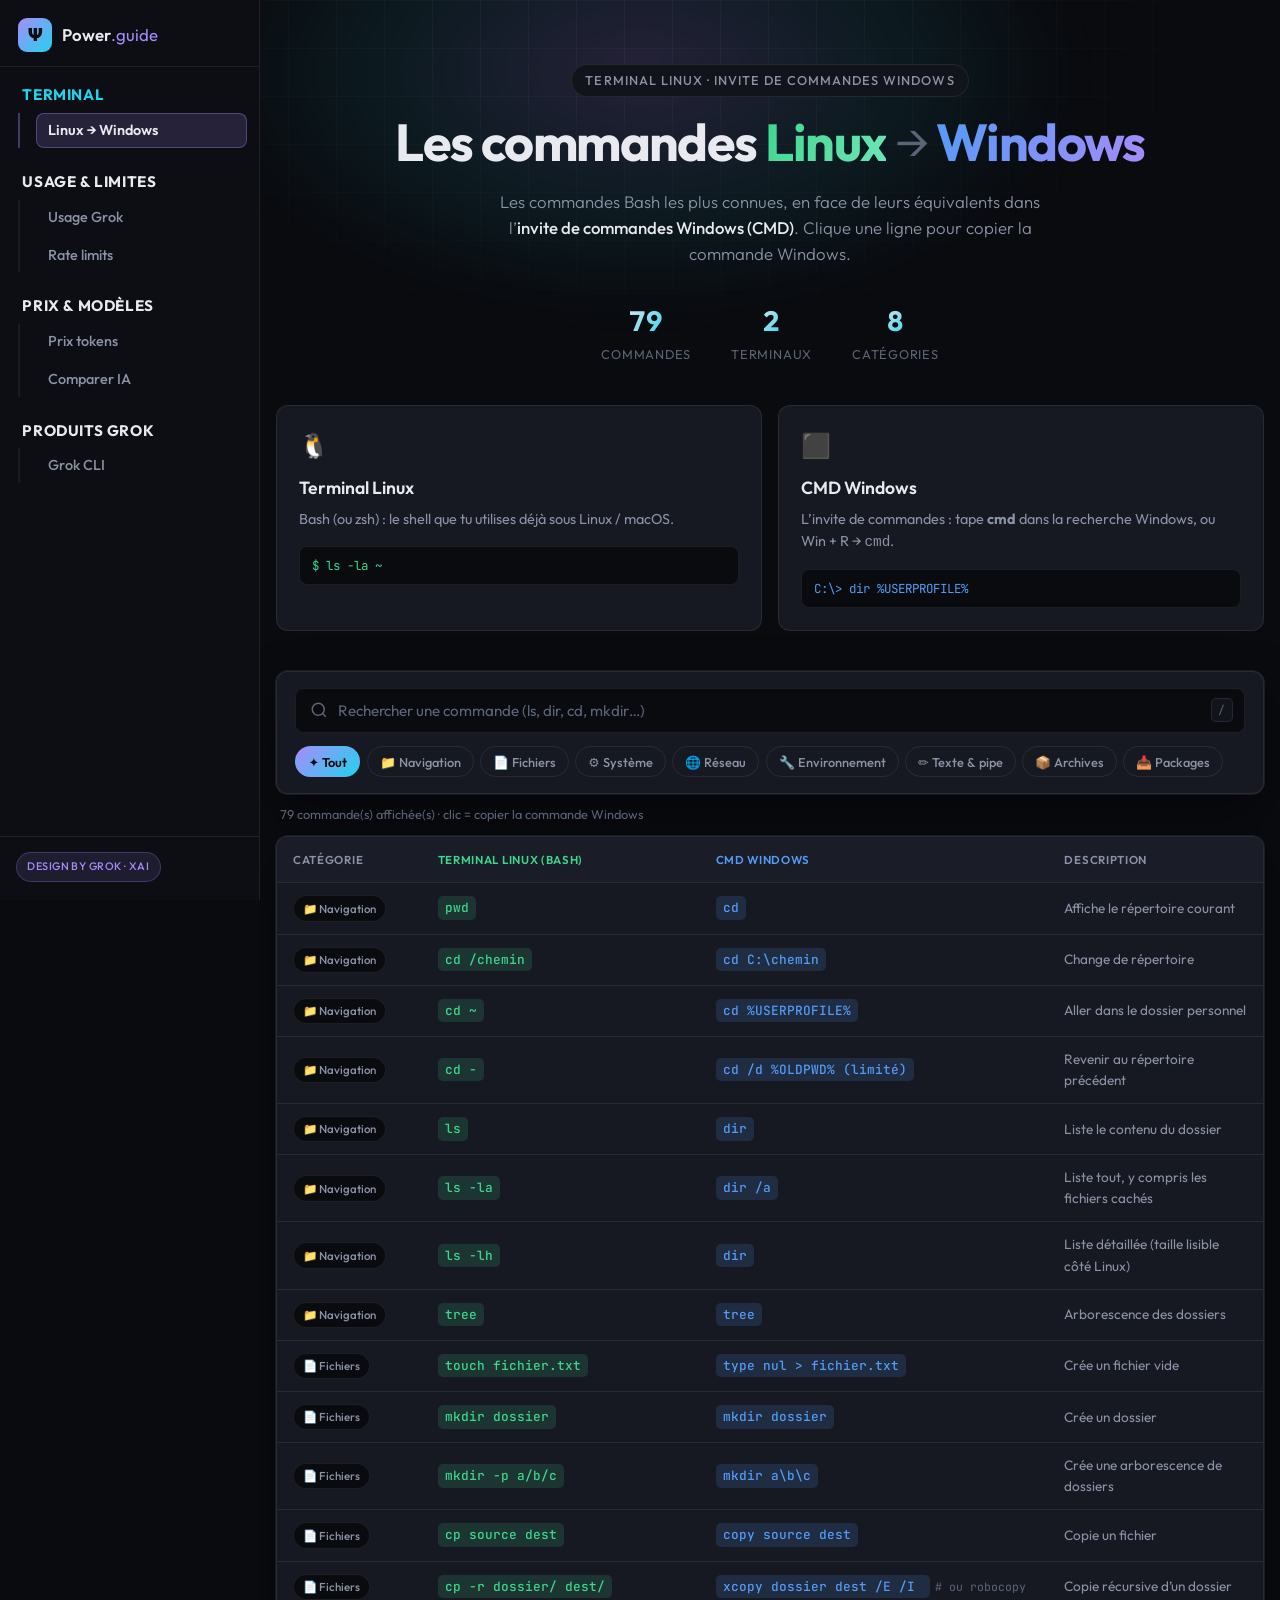
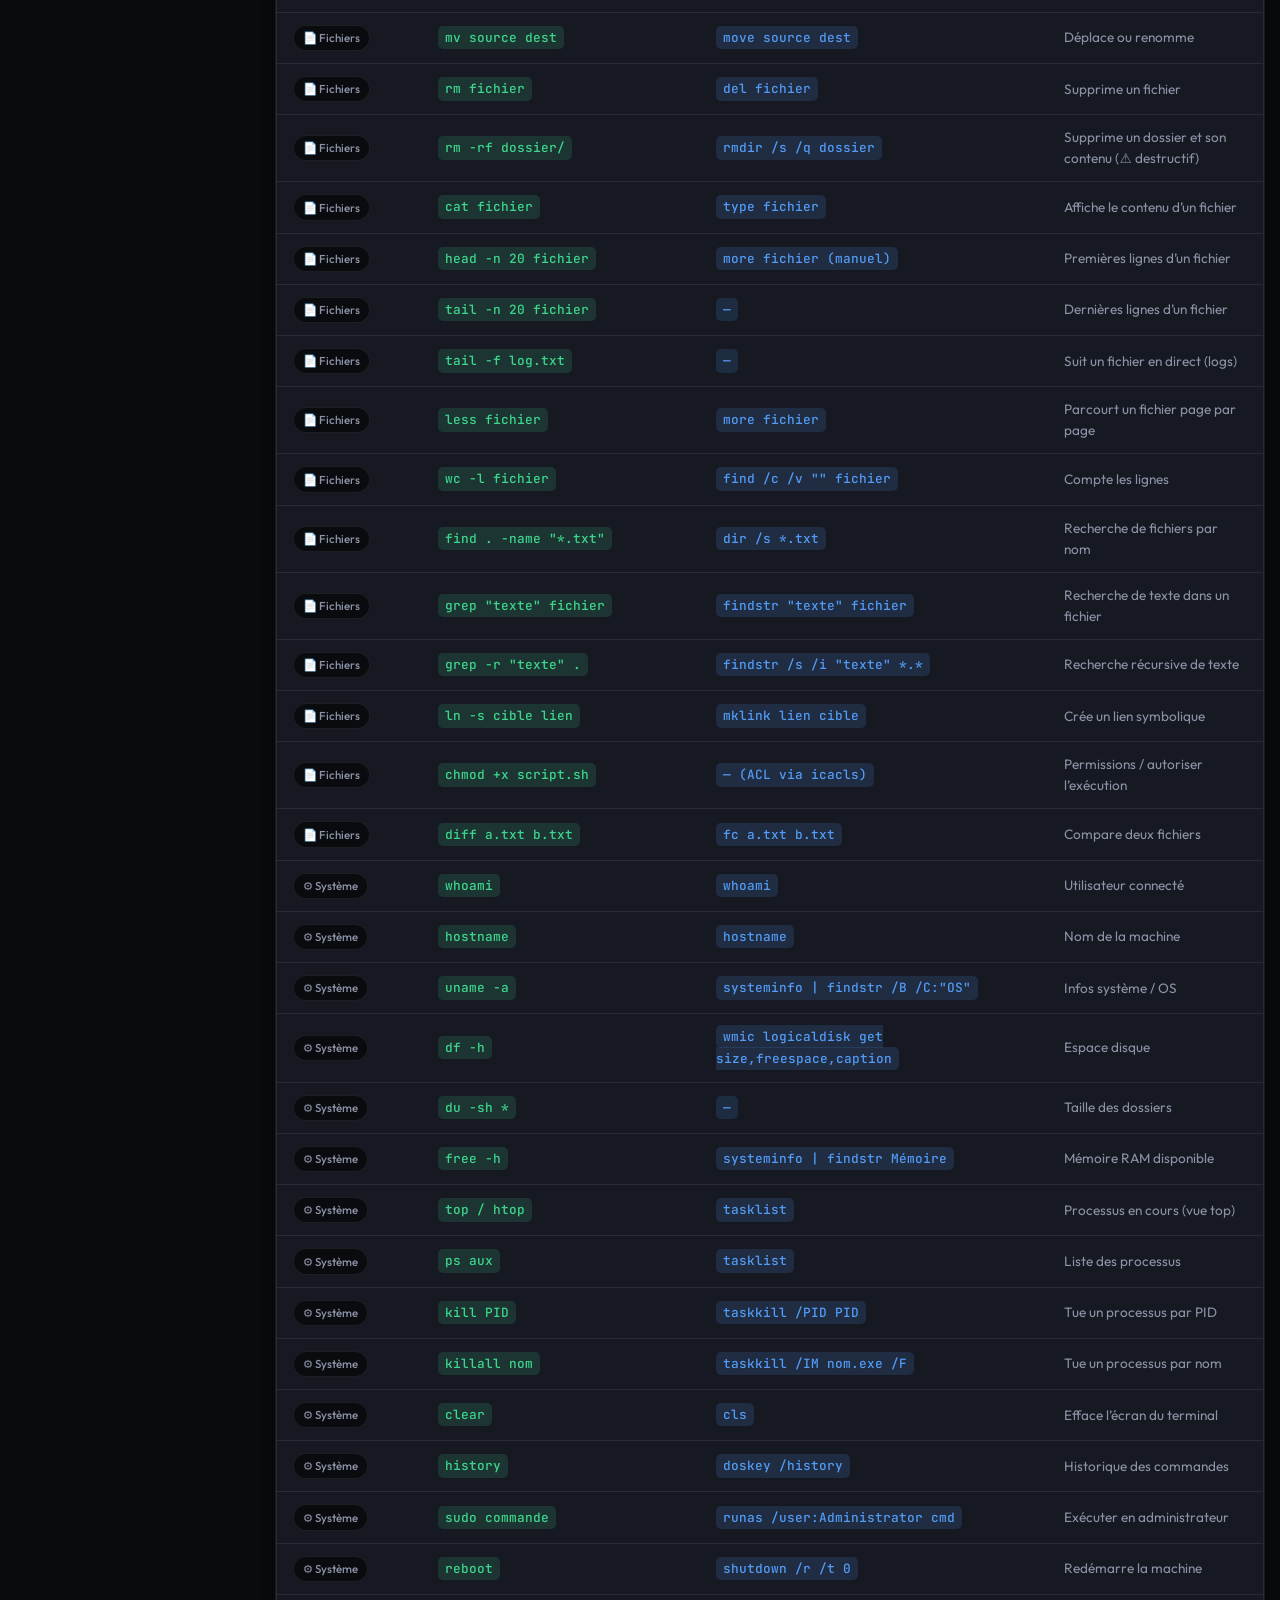
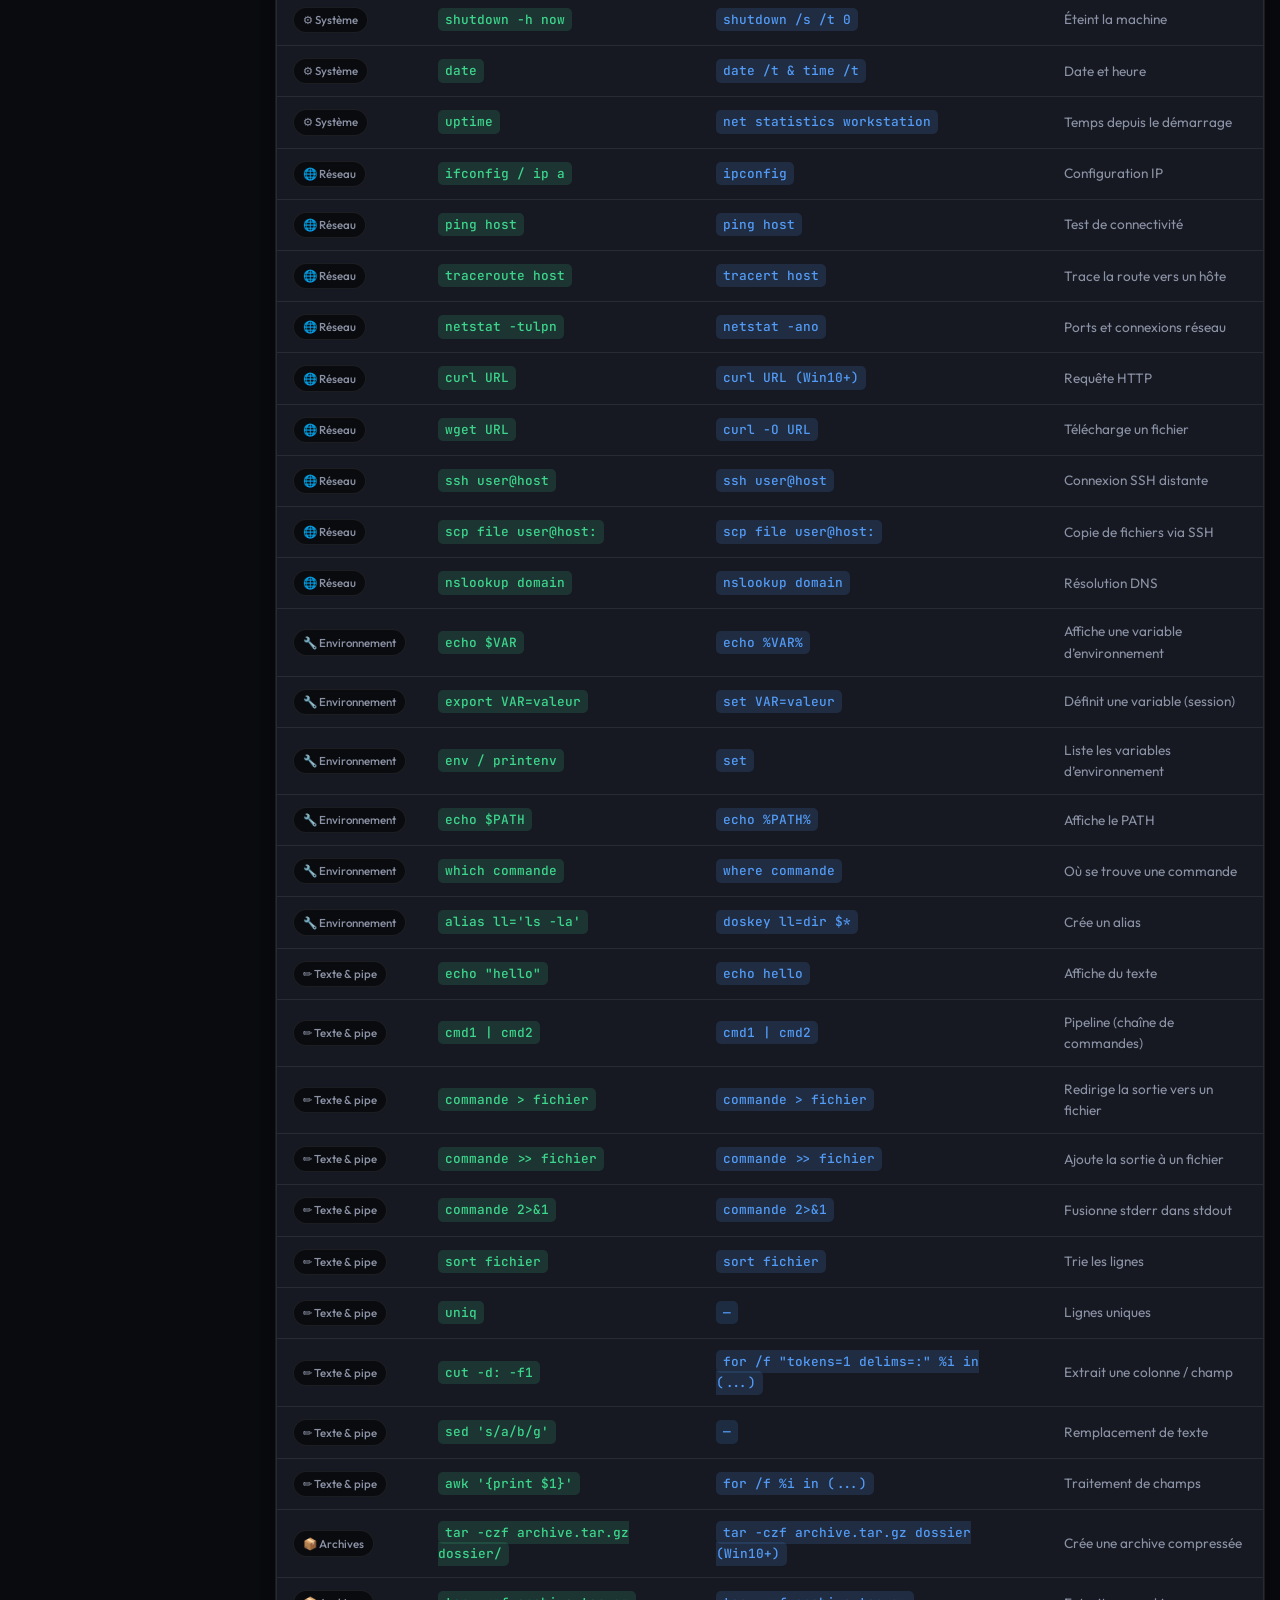
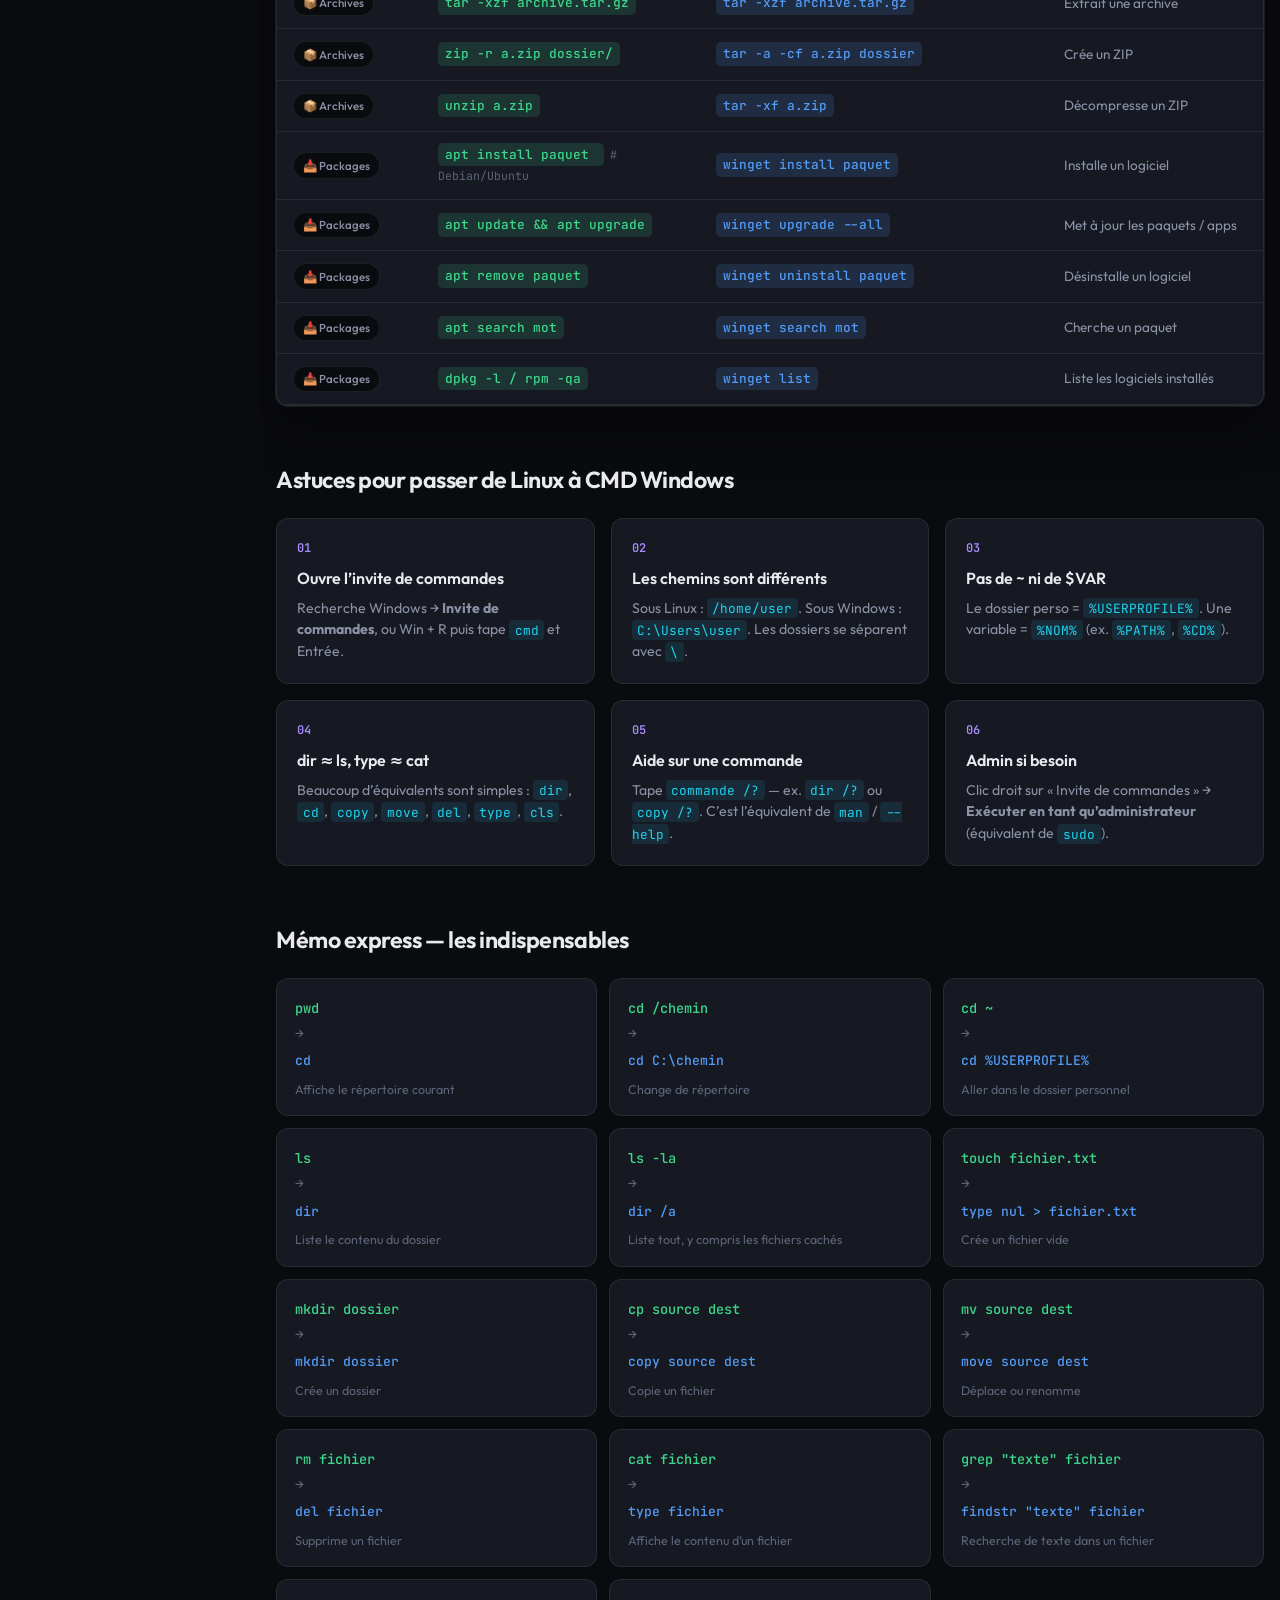
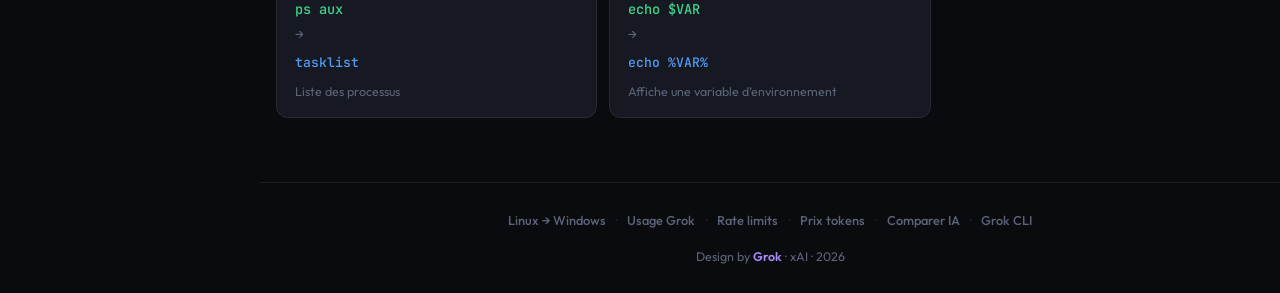
==== commit fdb964cc: "Keep left sidebar fixed on the tokens page and wide tables. Isolate page content in page-wrap so wid" ====
--- a/index.html
+++ b/index.html
@@ -66,6 +66,8 @@
   </header>
 
 
+
+  <div class="page-wrap">
   <main>
     <section class="hero">
       <div class="container">
@@ -190,6 +192,7 @@
   </main>
 
   <div id="site-footer"></div>
+  </div><!-- /.page-wrap -->
 
   <div class="toast" id="toast" role="status" aria-live="polite"></div>
 
--- a/css/style.css
+++ b/css/style.css
@@ -88,7 +88,19 @@
 /* ——— Layout sidebar gauche (toujours présente) ——— */
 body,
 body.has-sidebar {
-  padding-left: var(--sidebar-w);
+  padding-left: 0; /* le décalage est sur .page-wrap */
+}
+
+/* Contenu à droite de la sidebar — isole les tableaux larges */
+.page-wrap {
+  margin-left: var(--sidebar-w);
+  min-width: 0;
+  max-width: 100%;
+  width: auto;
+  min-height: 100vh;
+  position: relative;
+  z-index: 1;
+  overflow-x: clip;
 }
 
 body .container,
@@ -96,12 +108,13 @@
   width: min(1100px, 100% - 2rem);
 }
 
-/* Sidebar gauche — fixe, toujours visible sur desktop */
+/* Sidebar gauche — fixe, hors du flux, jamais poussée par les tableaux */
 .site-sidebar {
   position: fixed !important;
   top: 0;
   left: 0;
-  z-index: 200;
+  bottom: 0;
+  z-index: 1000;
   width: var(--sidebar-w);
   height: 100vh;
   height: 100dvh;
@@ -111,9 +124,10 @@
   border-right: 1px solid var(--border);
   overflow-x: hidden;
   overflow-y: auto;
-  transform: none;
-  visibility: visible;
-  opacity: 1;
+  transform: none !important;
+  visibility: visible !important;
+  opacity: 1 !important;
+  pointer-events: auto;
 }
 
 .sidebar-top {
@@ -861,6 +875,13 @@
   opacity: 1;
 }
 
+/* Tableaux larges : scroll interne, ne poussent pas la sidebar */
+.table-wrap {
+  max-width: 100%;
+  overflow-x: auto;
+  -webkit-overflow-scrolling: touch;
+}
+
 /* ——— Responsive : sidebar en tiroir sous 960px ——— */
 @media (max-width: 960px) {
   body,
@@ -868,12 +889,17 @@
     padding-left: 0;
   }
 
+  .page-wrap {
+    margin-left: 0;
+    overflow-x: visible;
+  }
+
   .mobile-topbar {
     display: flex;
   }
 
   .site-sidebar {
-    transform: translateX(-105%);
+    transform: translateX(-105%) !important;
     transition: transform 0.25s cubic-bezier(0.22, 1, 0.36, 1);
     box-shadow: none;
   }
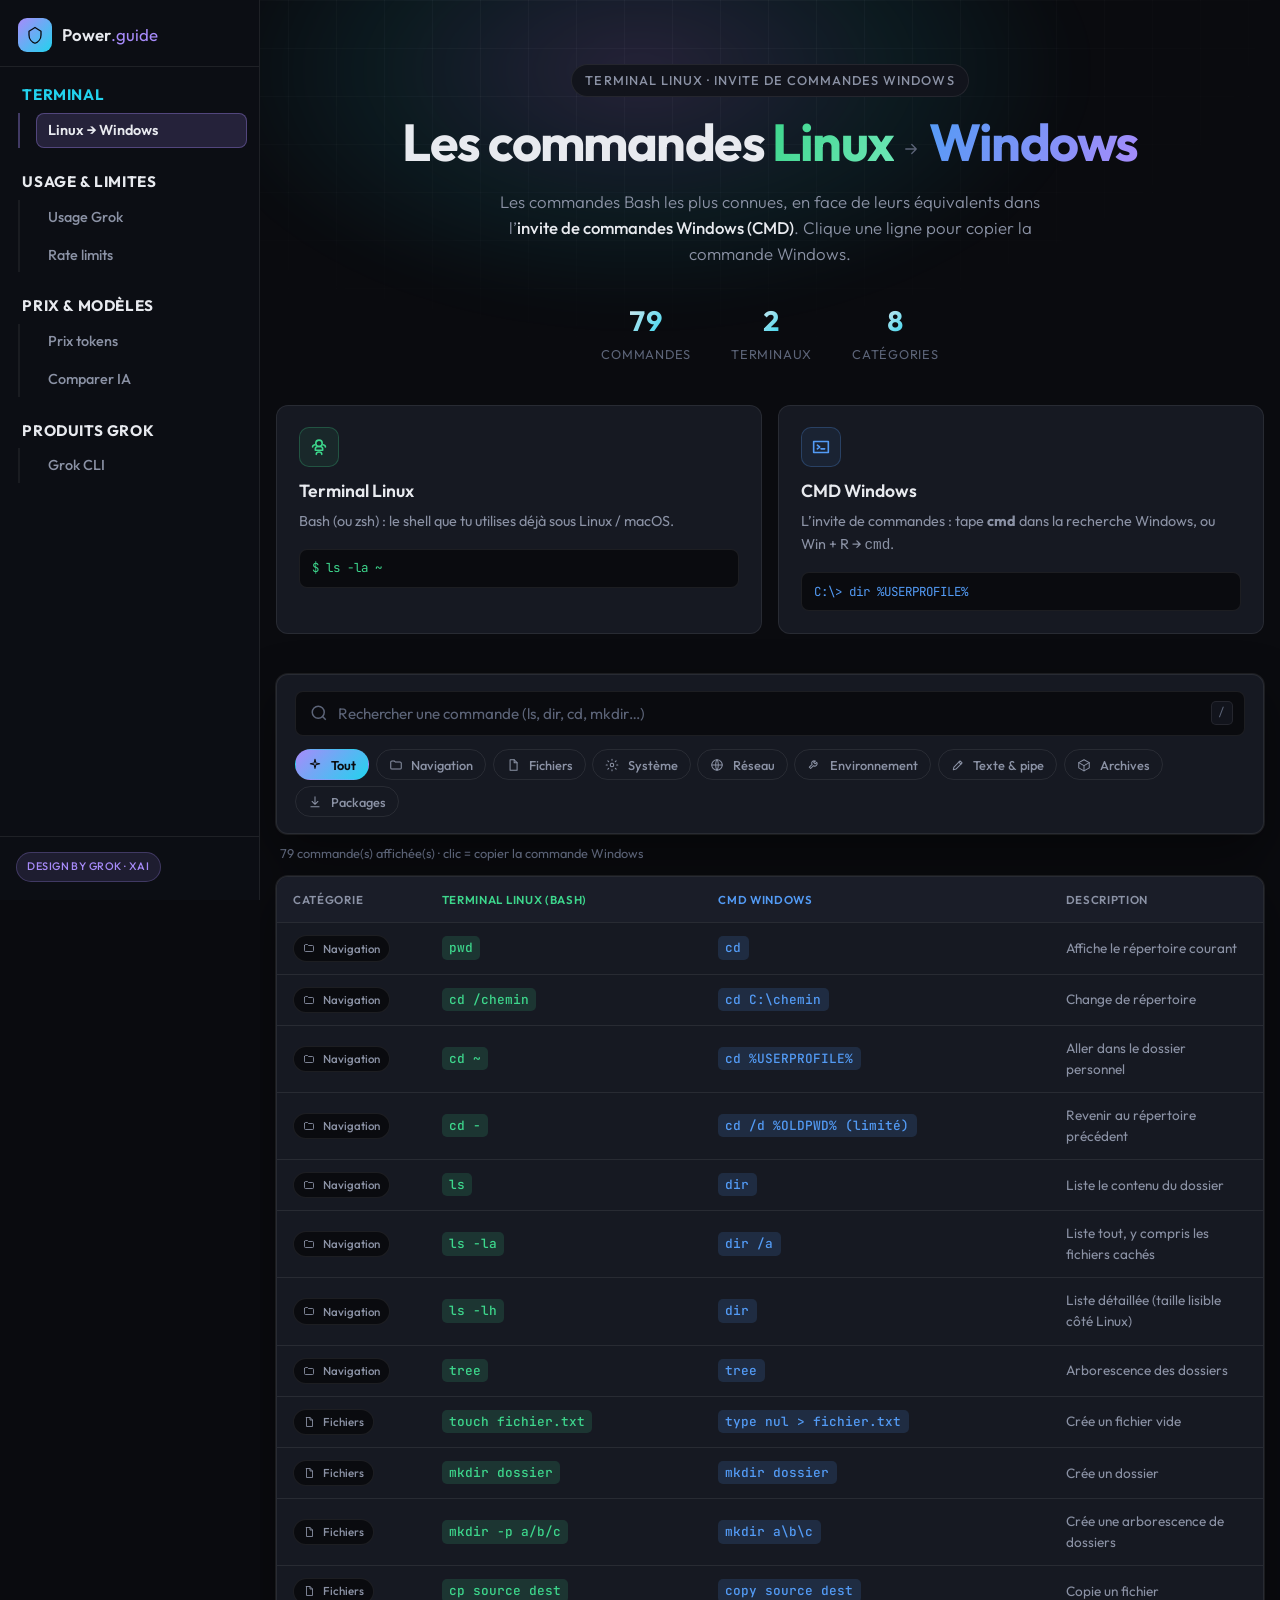
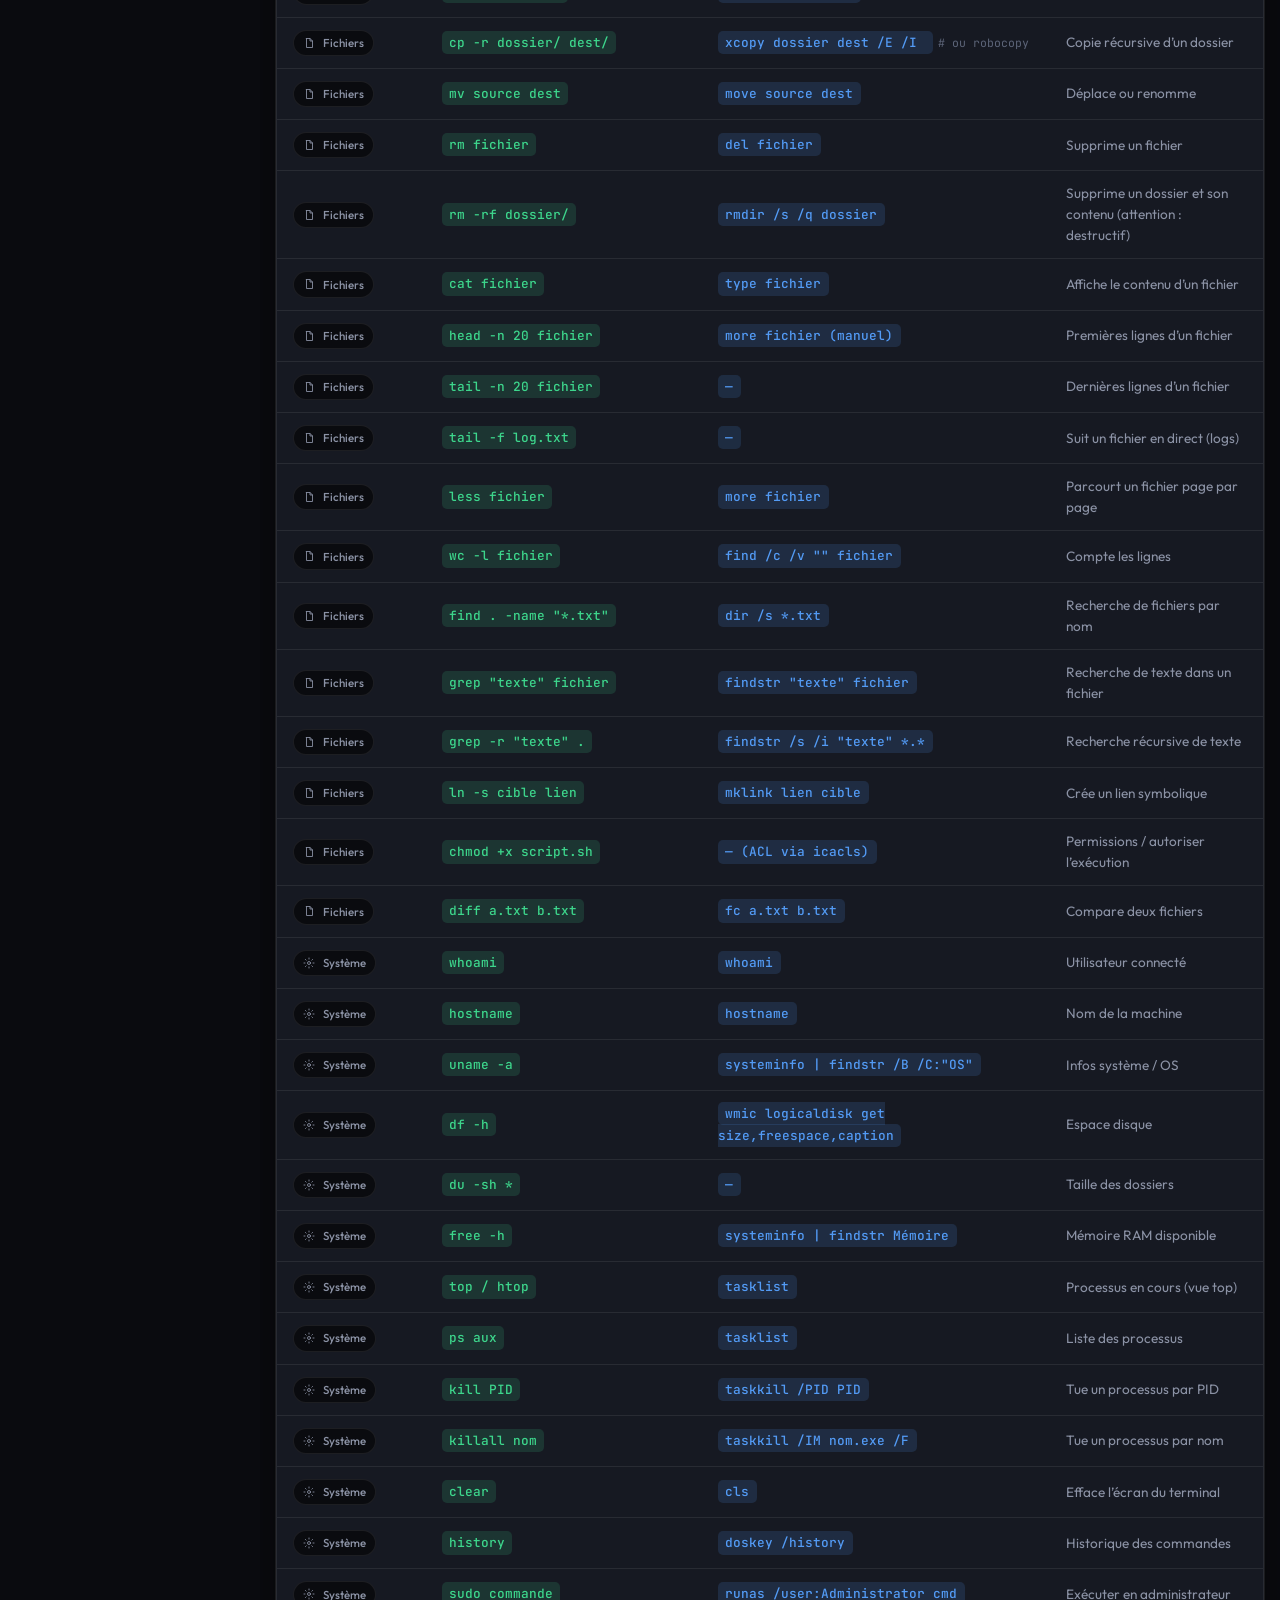
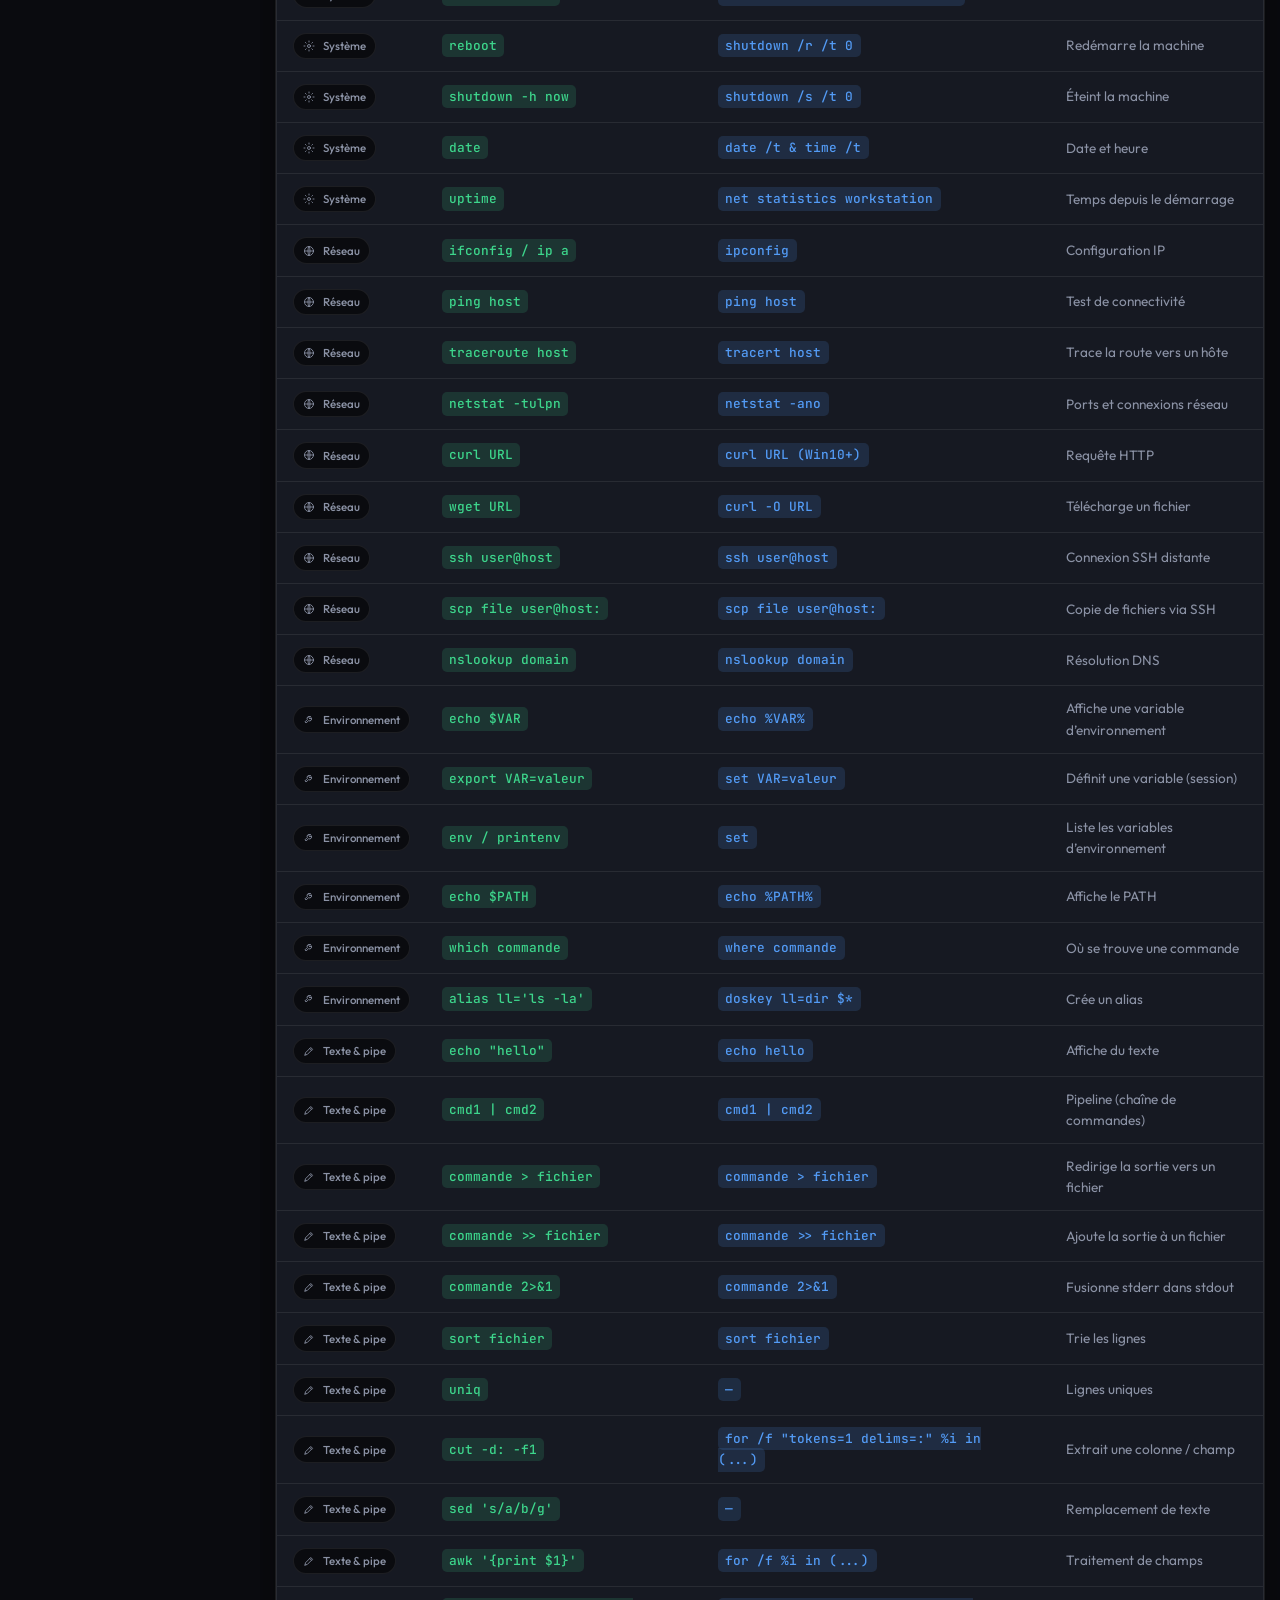
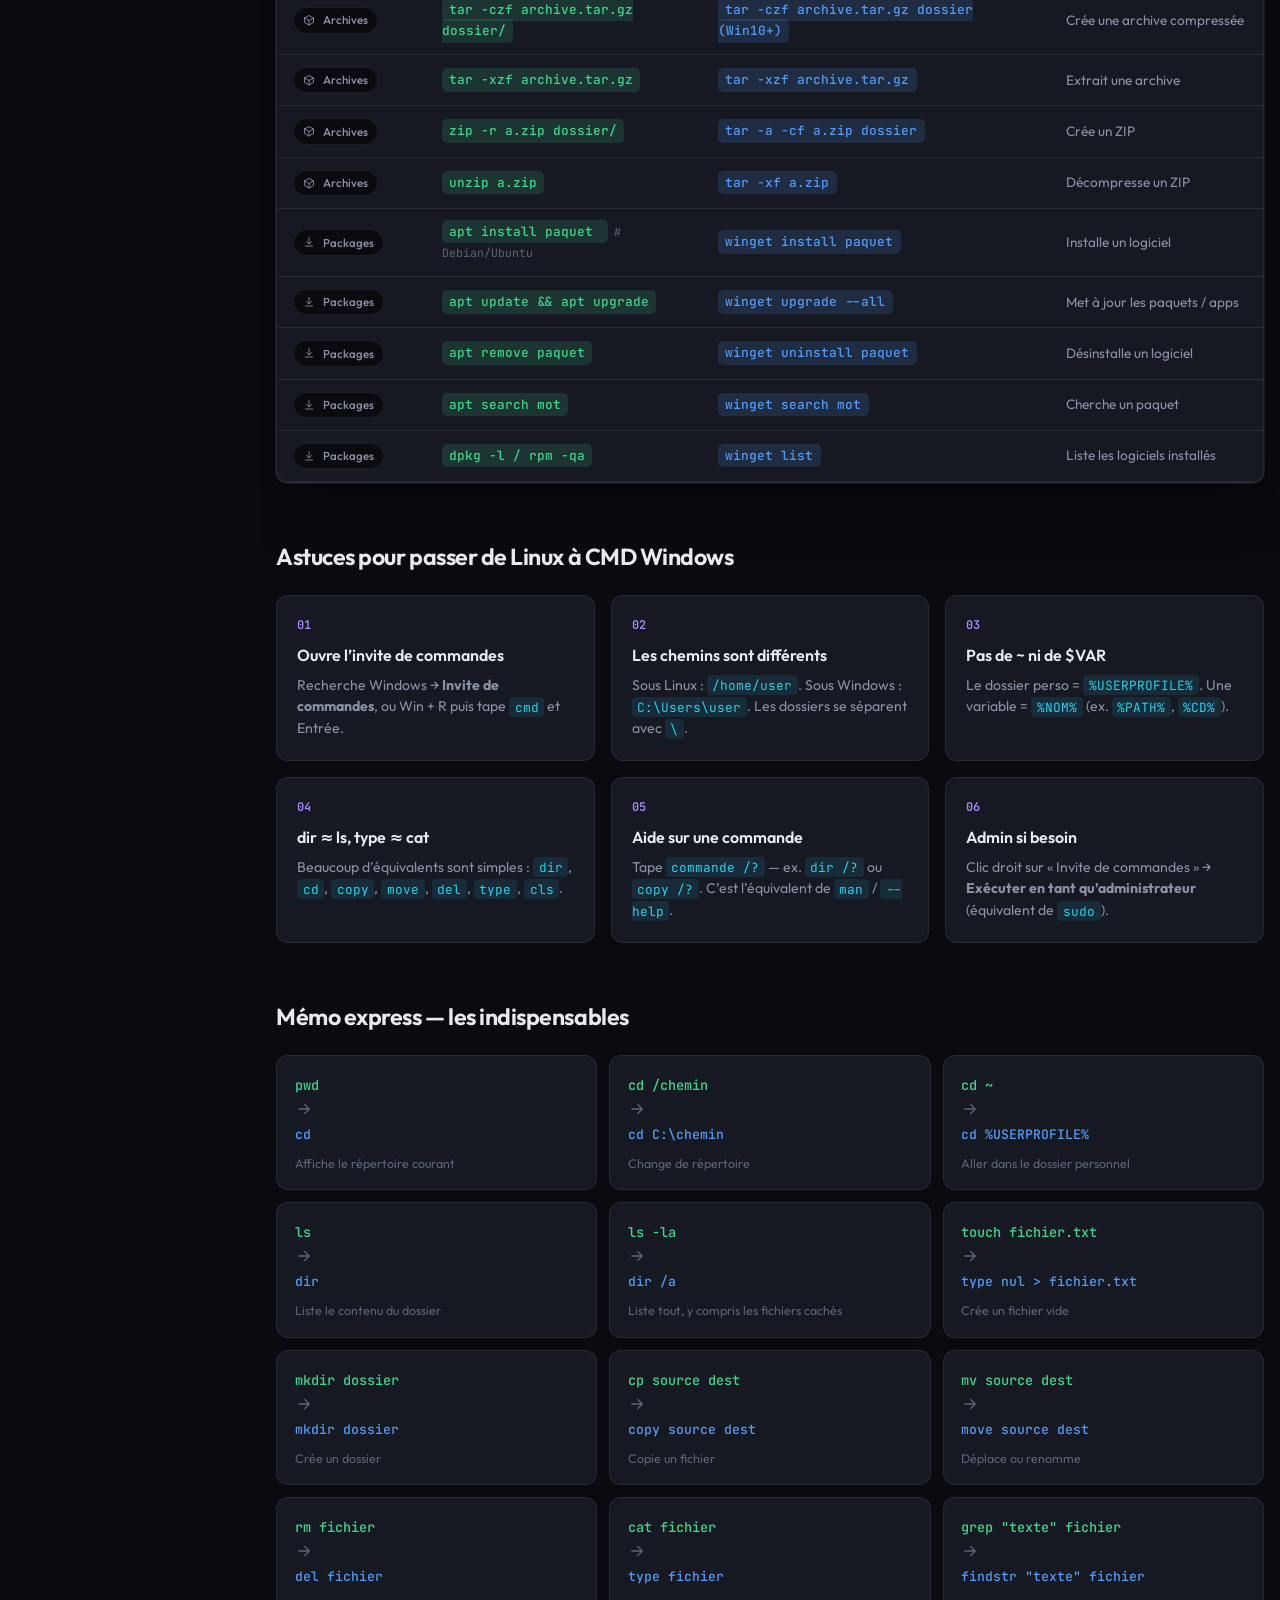
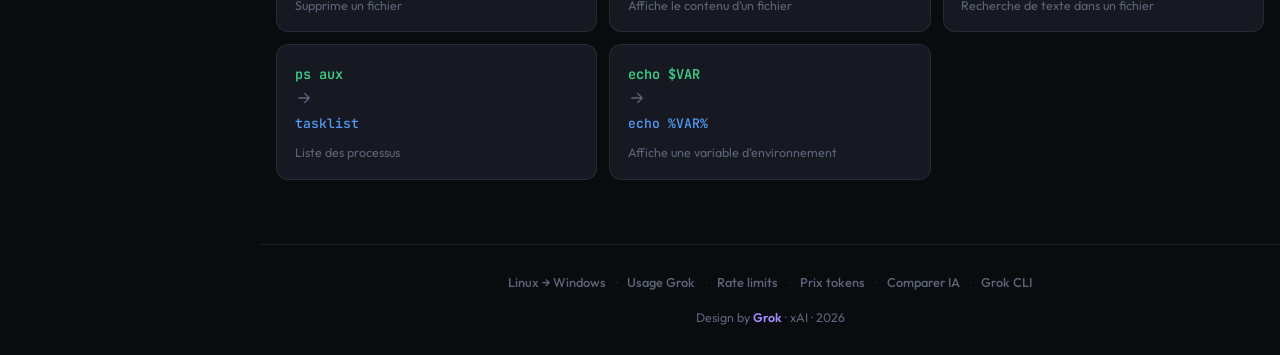
==== commit 5e7b4c90: "Replace all emojis with shared SVG icons. Add icons.js/icons.css and wire them through HTML and data" ====
--- a/index.html
+++ b/index.html
@@ -9,6 +9,7 @@
   <link rel="preconnect" href="https://fonts.gstatic.com" crossorigin />
   <link href="https://fonts.googleapis.com/css2?family=JetBrains+Mono:wght@400;500;600&family=Outfit:wght@300;400;500;600;700&display=swap" rel="stylesheet" />
   <link rel="stylesheet" href="css/style.css" />
+  <link rel="stylesheet" href="css/icons.css" />
 </head>
 <body class="has-sidebar">
   <div class="bg-grid" aria-hidden="true"></div>
@@ -18,7 +19,7 @@
   <aside class="site-sidebar" id="site-sidebar" aria-label="Navigation">
     <div class="sidebar-top">
       <a href="index.html" class="logo" aria-label="Power.guide — accueil">
-        <span class="logo-mark">Ψ</span>
+        <span class="logo-mark" data-icon="logo" data-icon-size="18"></span>
         <span class="logo-text">Power<span class="accent">.guide</span></span>
       </a>
     </div>
@@ -60,7 +61,7 @@
       <span></span><span></span><span></span>
     </button>
     <a href="index.html" class="logo logo-mobile">
-      <span class="logo-mark">Ψ</span>
+      <span class="logo-mark" data-icon="logo" data-icon-size="18"></span>
       <span class="logo-text">Power<span class="accent">.guide</span></span>
     </a>
   </header>
@@ -74,7 +75,7 @@
         <p class="hero-eyebrow">Terminal Linux · Invite de commandes Windows</p>
         <h1>
           Les commandes <span class="grad-linux">Linux</span>
-          <span class="hero-arrow">→</span>
+          <span class="hero-arrow" data-icon="arrow" data-icon-size="22" data-icon-class=""></span>
           <span class="grad-win">Windows</span>
         </h1>
         <p class="hero-sub">
@@ -101,13 +102,13 @@
 
     <section class="shell-cards container" id="categories" aria-label="Les deux terminaux">
       <article class="shell-card linux">
-        <div class="shell-icon">🐧</div>
+        <div class="shell-icon" data-icon="linux" data-icon-size="22"></div>
         <h2>Terminal Linux</h2>
         <p>Bash (ou zsh) : le shell que tu utilises déjà sous Linux / macOS.</p>
         <code class="shell-path">$ ls -la ~</code>
       </article>
       <article class="shell-card cmd">
-        <div class="shell-icon">⬛</div>
+        <div class="shell-icon" data-icon="cmd" data-icon-size="22"></div>
         <h2>CMD Windows</h2>
         <p>L’invite de commandes : tape <strong>cmd</strong> dans la recherche Windows, ou Win + R → <code>cmd</code>.</p>
         <code class="shell-path">C:\&gt; dir %USERPROFILE%</code>
@@ -196,6 +197,7 @@
 
   <div class="toast" id="toast" role="status" aria-live="polite"></div>
 
+  <script src="js/icons.js"></script>
   <script src="js/layout.js"></script>
   <script src="js/data.js"></script>
   <script src="js/app.js"></script>
--- a/css/style.css
+++ b/css/style.css
@@ -155,7 +155,7 @@
   border-radius: 9px;
   background: linear-gradient(135deg, var(--accent), var(--accent-2));
   color: #0a0b0f;
-  font-size: 1.15rem;
+  font-size: 0;
   font-weight: 700;
 }
 
@@ -584,6 +584,9 @@
 }
 
 .filter-btn {
+  display: inline-flex;
+  align-items: center;
+  gap: 0.3rem;
   font-family: var(--font);
   font-size: 0.8rem;
   font-weight: 500;
@@ -717,7 +720,9 @@
 }
 
 .cat-pill {
-  display: inline-block;
+  display: inline-flex;
+  align-items: center;
+  gap: 0.25rem;
   font-size: 0.72rem;
   font-weight: 500;
   color: var(--text-muted);
--- a/css/icons.css
+++ b/css/icons.css
@@ -0,0 +1,153 @@
+/* Icônes SVG (remplacent les emojis) */
+
+.icon {
+  display: inline-block;
+  vertical-align: -0.2em;
+  flex-shrink: 0;
+  color: currentColor;
+}
+
+.icon-lg {
+  width: 28px;
+  height: 28px;
+  vertical-align: middle;
+}
+
+.icon-xl {
+  width: 36px;
+  height: 36px;
+}
+
+.icon-sm {
+  width: 16px;
+  height: 16px;
+}
+
+/* Logo mark */
+.logo-mark {
+  display: grid;
+  place-items: center;
+  width: 34px;
+  height: 34px;
+  border-radius: 9px;
+  background: linear-gradient(135deg, var(--accent), var(--accent-2));
+  color: #0a0b0f;
+  flex-shrink: 0;
+}
+
+.logo-mark .icon {
+  width: 18px;
+  height: 18px;
+  vertical-align: middle;
+  color: #0a0b0f;
+}
+
+/* Shell / feature icon circles */
+.shell-icon,
+.feat-icon,
+.rate-card-icon {
+  display: inline-flex;
+  align-items: center;
+  justify-content: center;
+  width: 40px;
+  height: 40px;
+  border-radius: 10px;
+  background: rgba(255, 255, 255, 0.04);
+  border: 1px solid var(--border);
+  color: var(--accent-2);
+  margin-bottom: 0.6rem;
+  font-size: 0; /* hide leftover text */
+}
+
+.shell-icon .icon,
+.feat-icon .icon,
+.rate-card-icon .icon {
+  width: 22px;
+  height: 22px;
+  vertical-align: middle;
+}
+
+.shell-card.linux .shell-icon {
+  color: var(--linux);
+  border-color: rgba(61, 214, 140, 0.25);
+  background: rgba(61, 214, 140, 0.08);
+}
+
+.shell-card.cmd .shell-icon {
+  color: var(--ps);
+  border-color: rgba(83, 155, 245, 0.25);
+  background: rgba(83, 155, 245, 0.08);
+}
+
+.provider-card.xai .shell-icon {
+  color: var(--accent);
+}
+.provider-card.openai .shell-icon {
+  color: var(--linux);
+}
+.provider-card.anthropic .shell-icon {
+  color: var(--cmd);
+}
+.provider-card.vibe .shell-icon {
+  color: var(--ps);
+}
+
+/* Inline in filters / pills */
+.filter-btn .icon {
+  width: 14px;
+  height: 14px;
+  margin-right: 0.25rem;
+  vertical-align: -0.15em;
+}
+
+.cat-pill .icon {
+  width: 12px;
+  height: 12px;
+  margin-right: 0.25rem;
+  vertical-align: -0.1em;
+}
+
+/* Terminal demo tool lines */
+.t-tool .icon {
+  width: 14px;
+  height: 14px;
+  margin-right: 0.3rem;
+  color: var(--cmd);
+}
+
+.t-ok .icon {
+  width: 14px;
+  height: 14px;
+  margin-right: 0.3rem;
+  color: var(--linux);
+}
+
+/* Winner banner */
+.winner-panel h2 .icon {
+  width: 28px;
+  height: 28px;
+  vertical-align: -0.35em;
+  margin-right: 0.25rem;
+}
+
+/* Tip warning */
+.tip-num .icon {
+  width: 14px;
+  height: 14px;
+  vertical-align: -0.15em;
+}
+
+/* Arrow between labels */
+.hero-arrow .icon,
+.memo-arrow .icon {
+  width: 18px;
+  height: 18px;
+  vertical-align: middle;
+  color: var(--text-dim);
+}
+
+.memo-arrow {
+  display: flex;
+  align-items: center;
+  color: var(--text-dim);
+}
